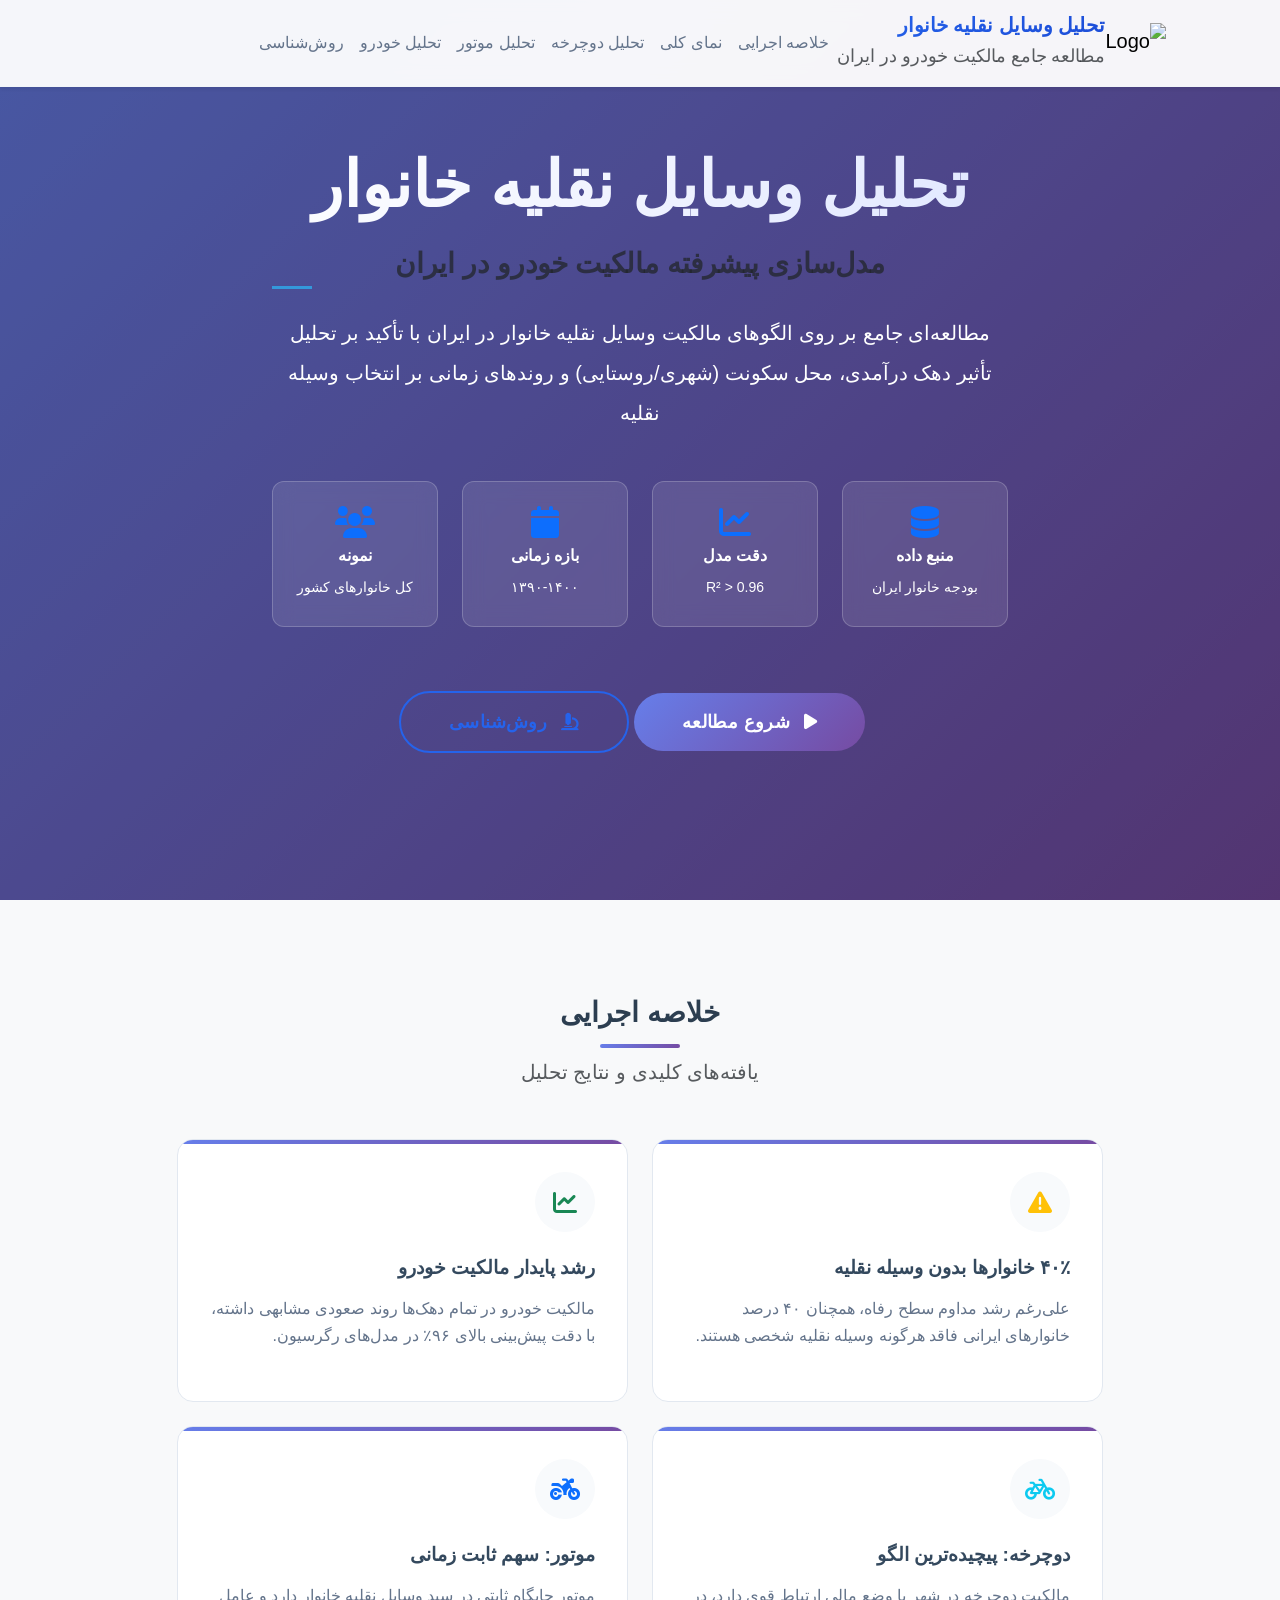
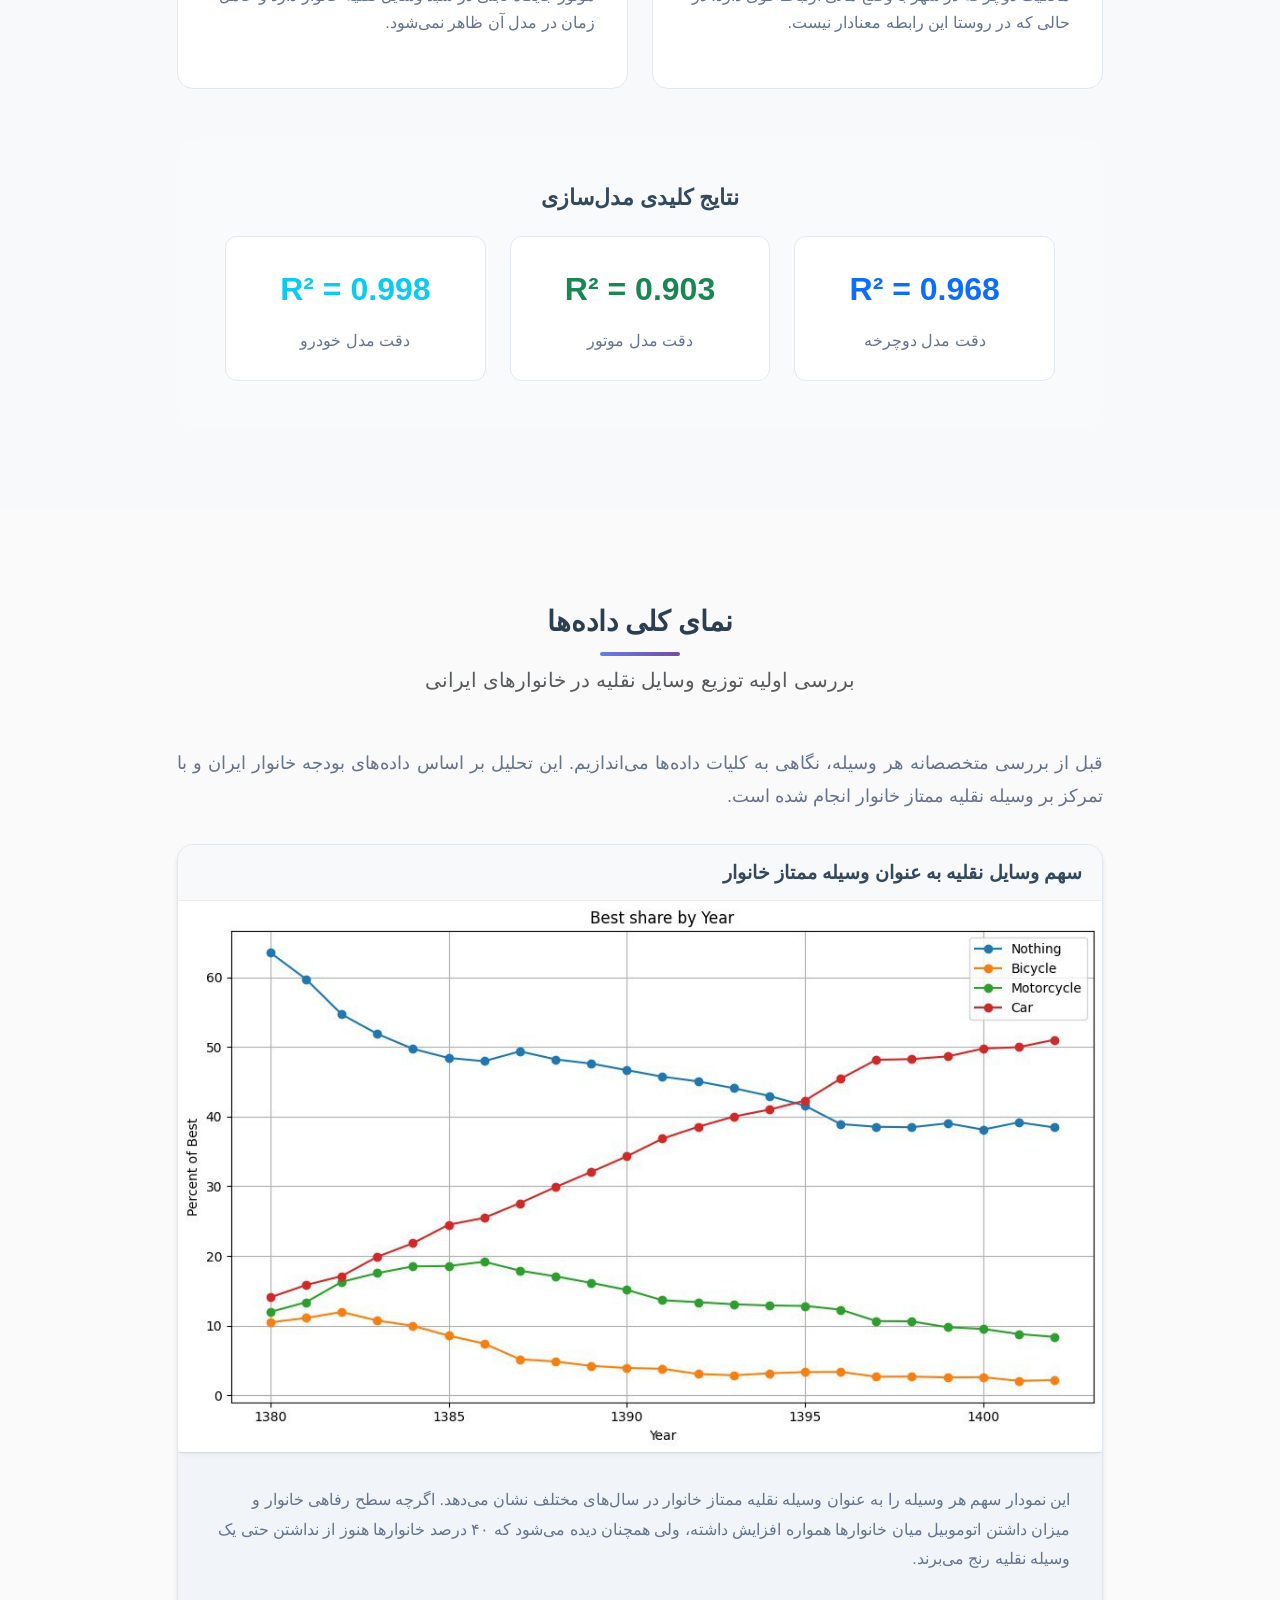
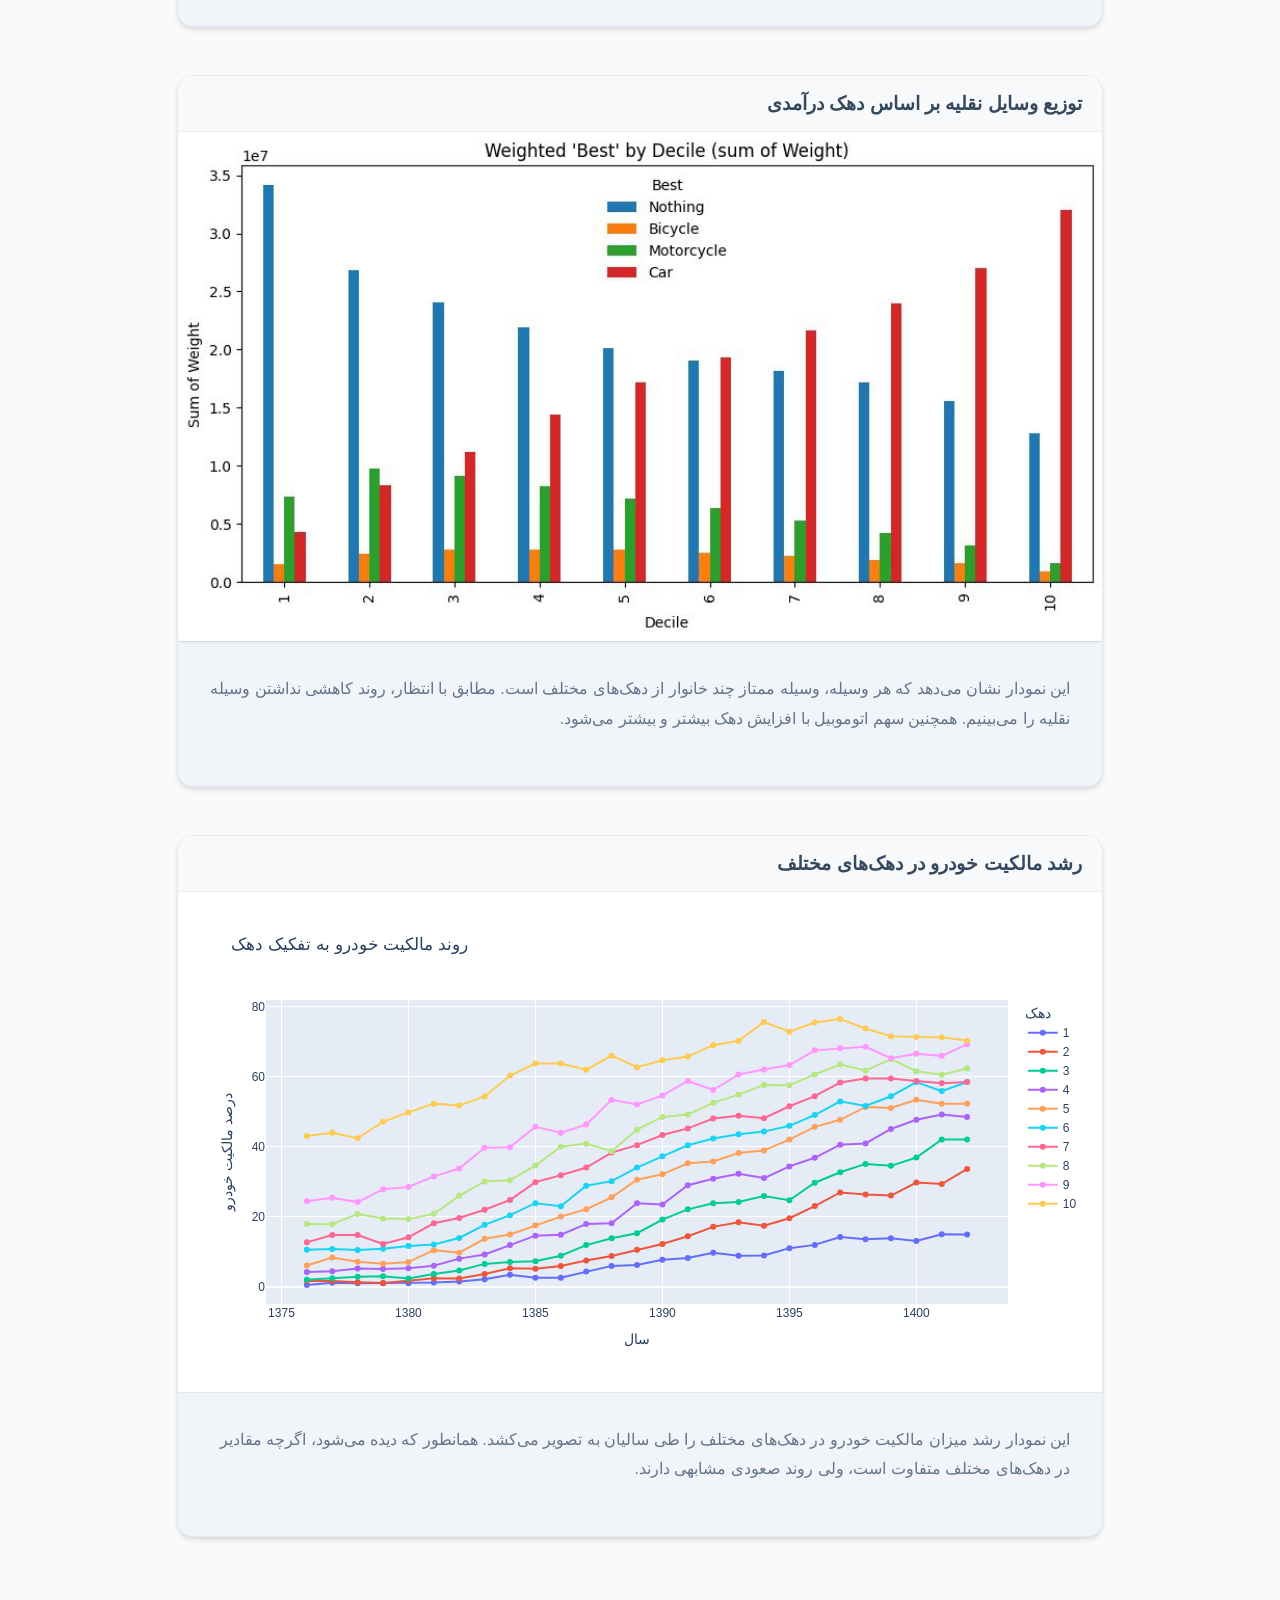
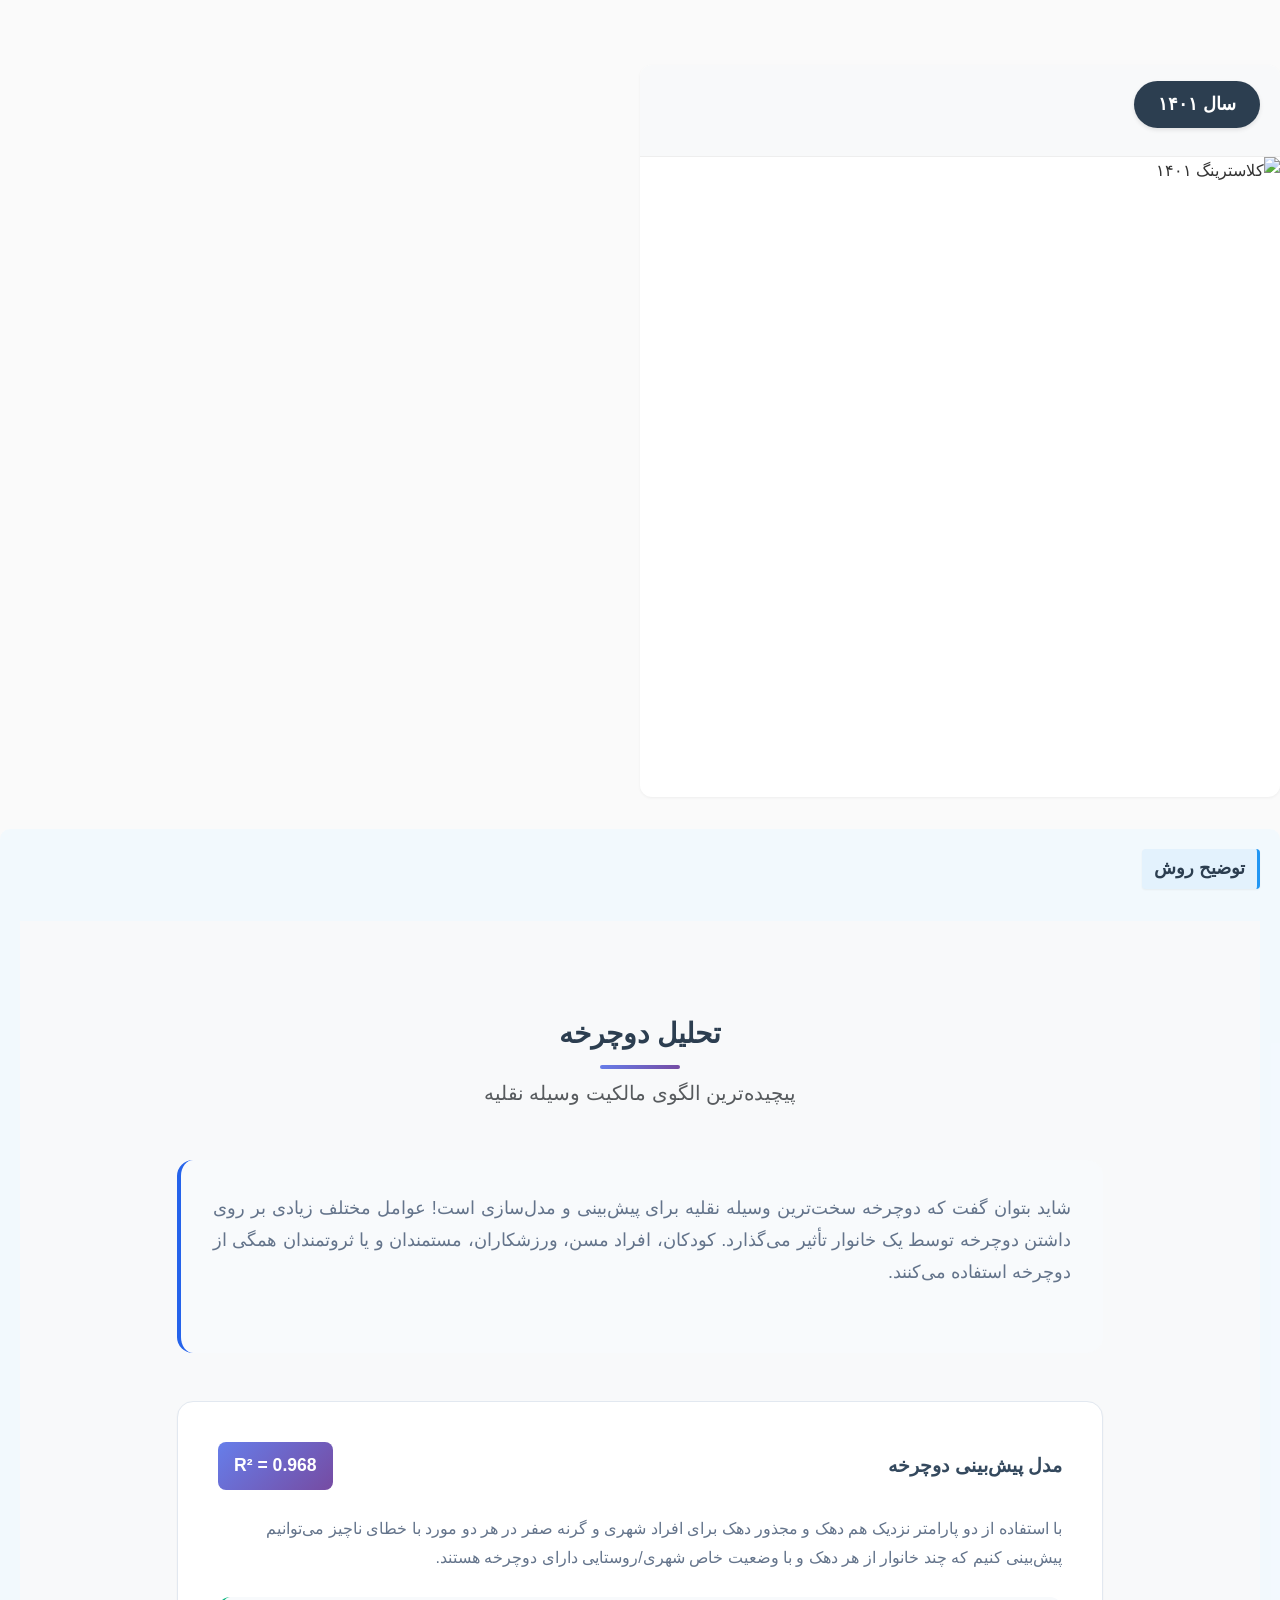
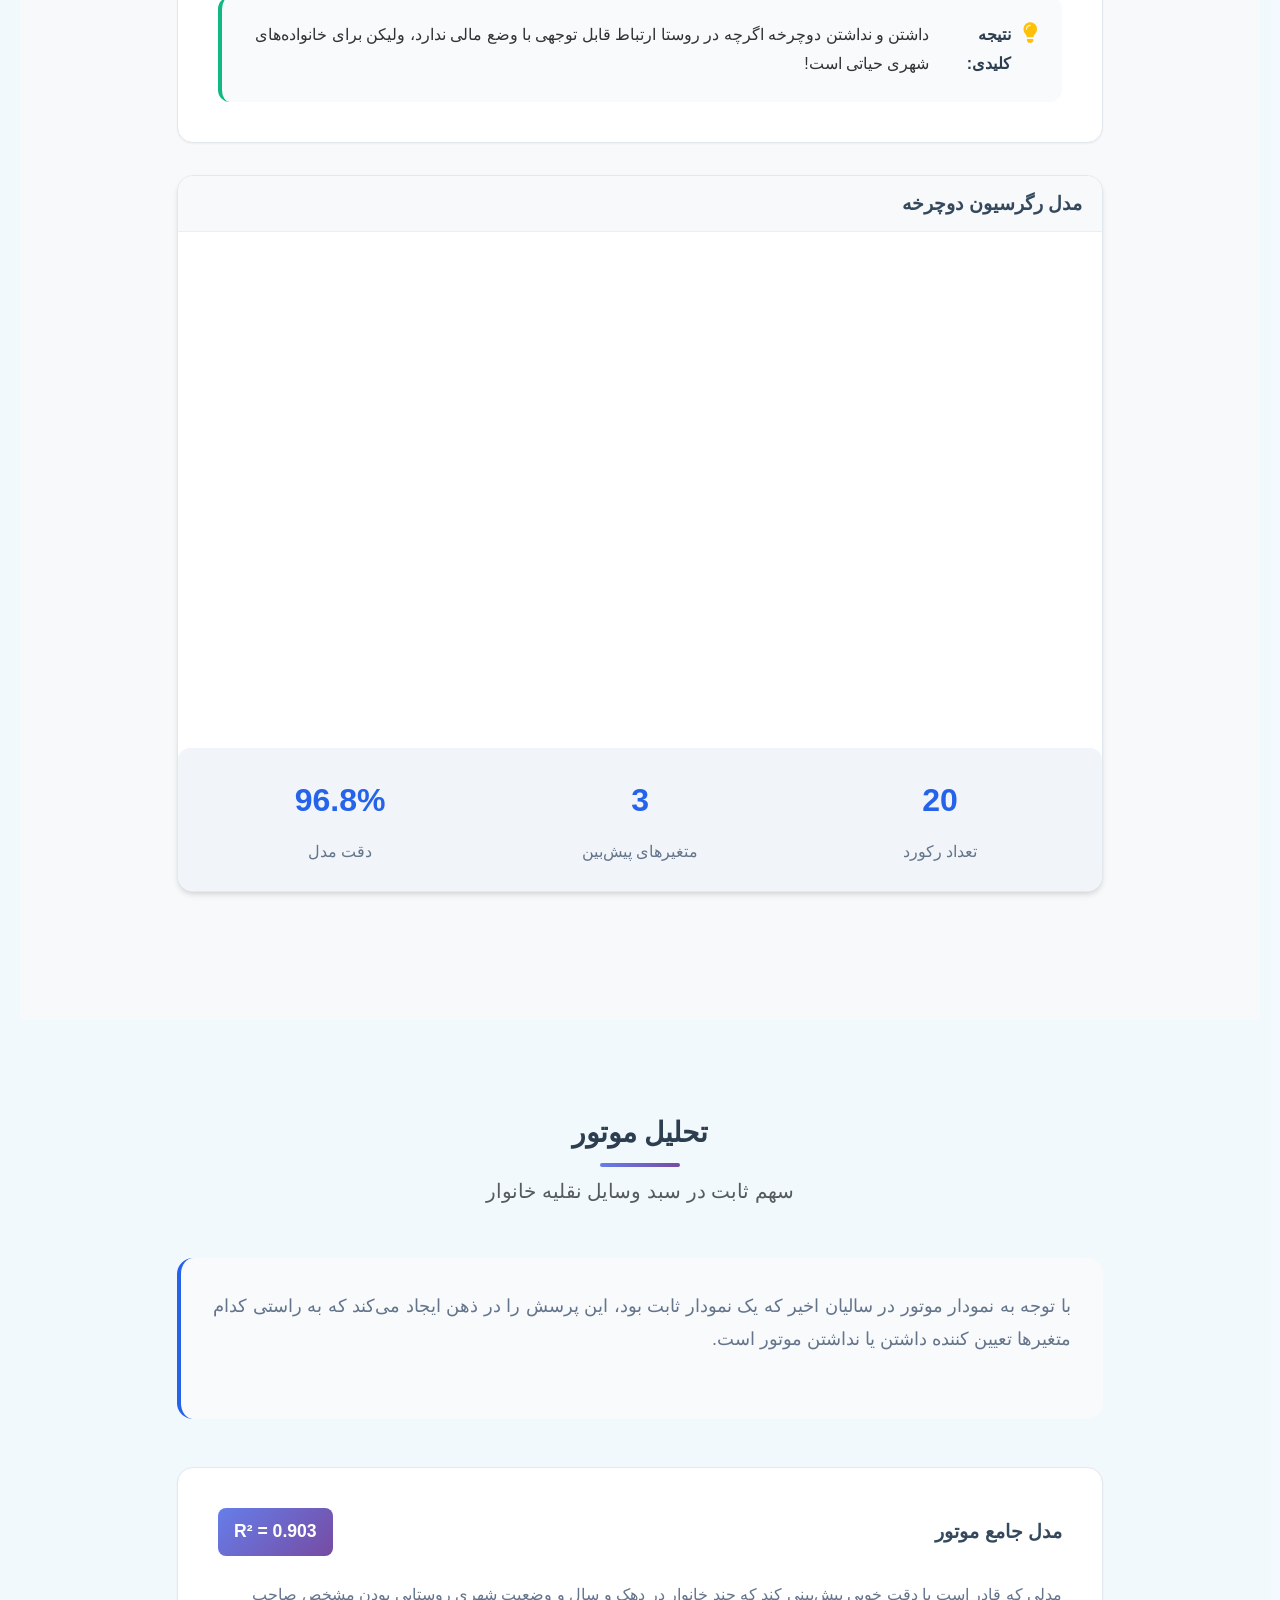
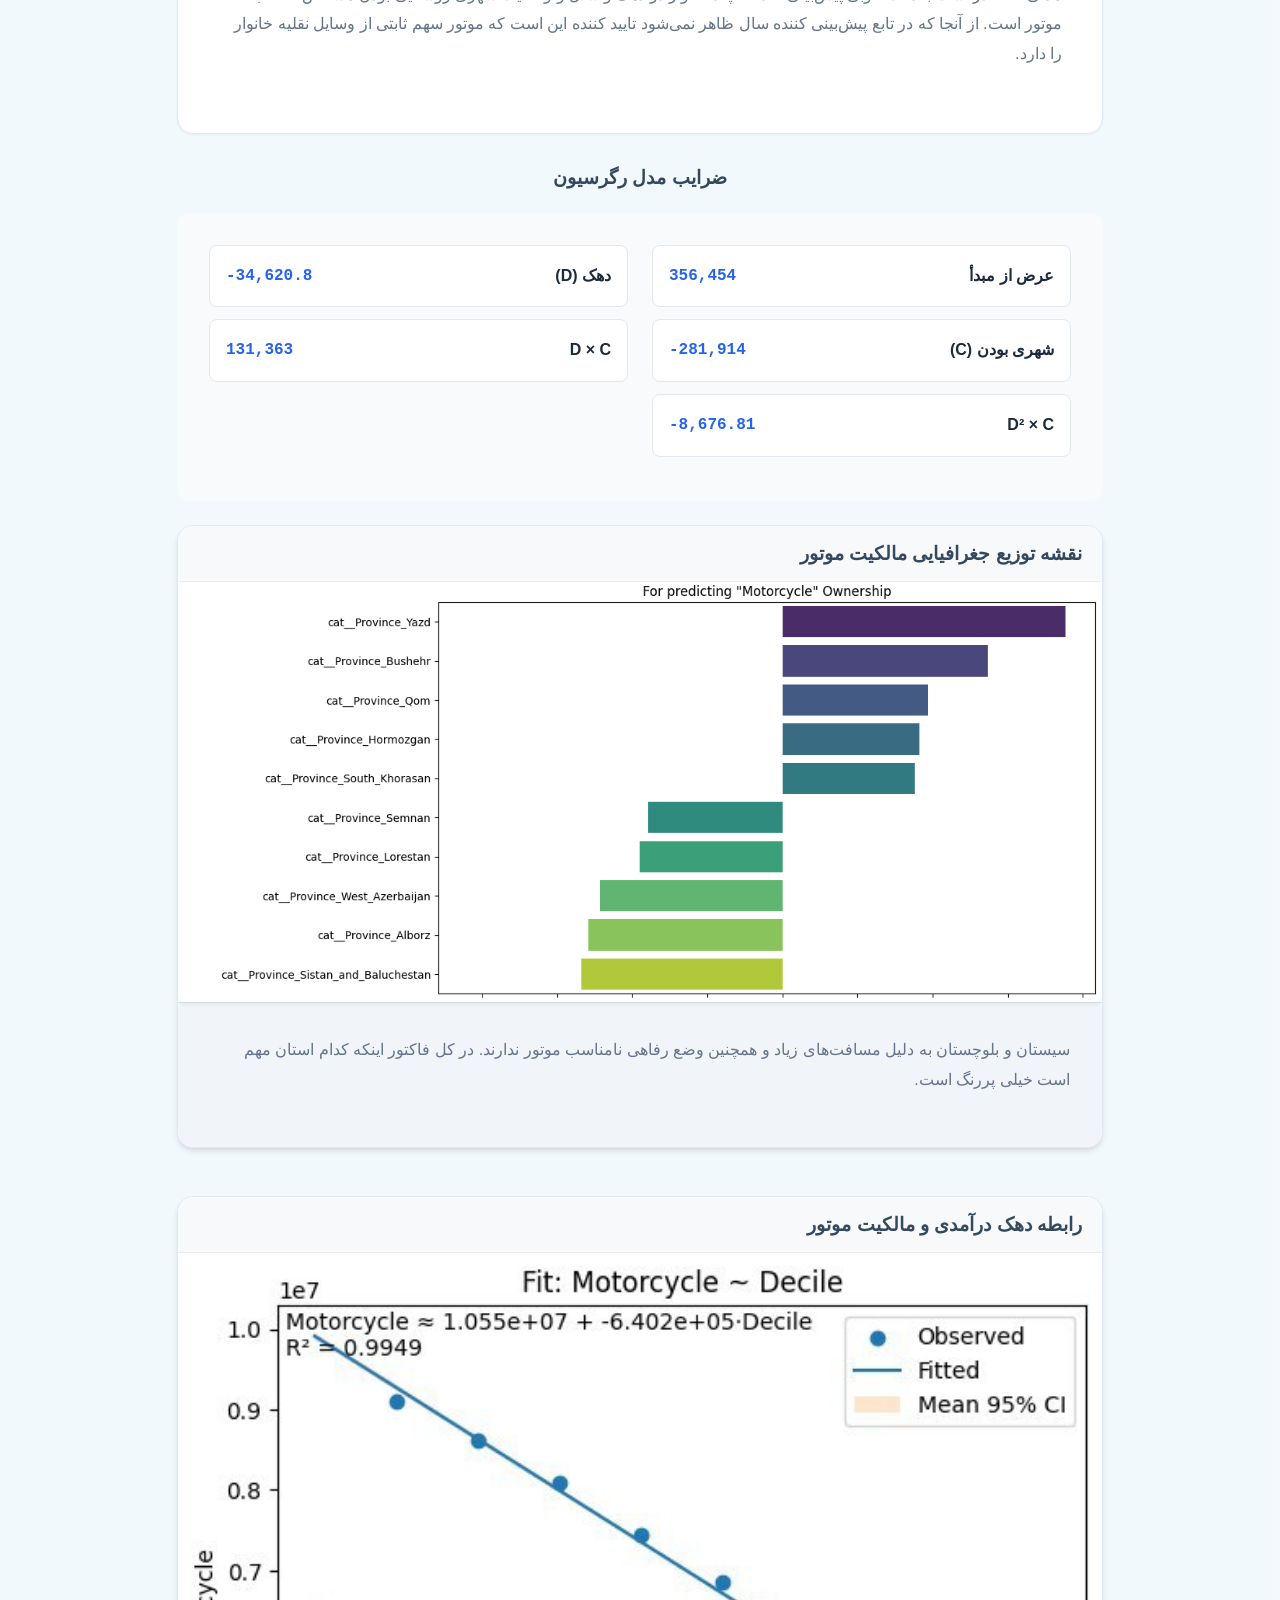
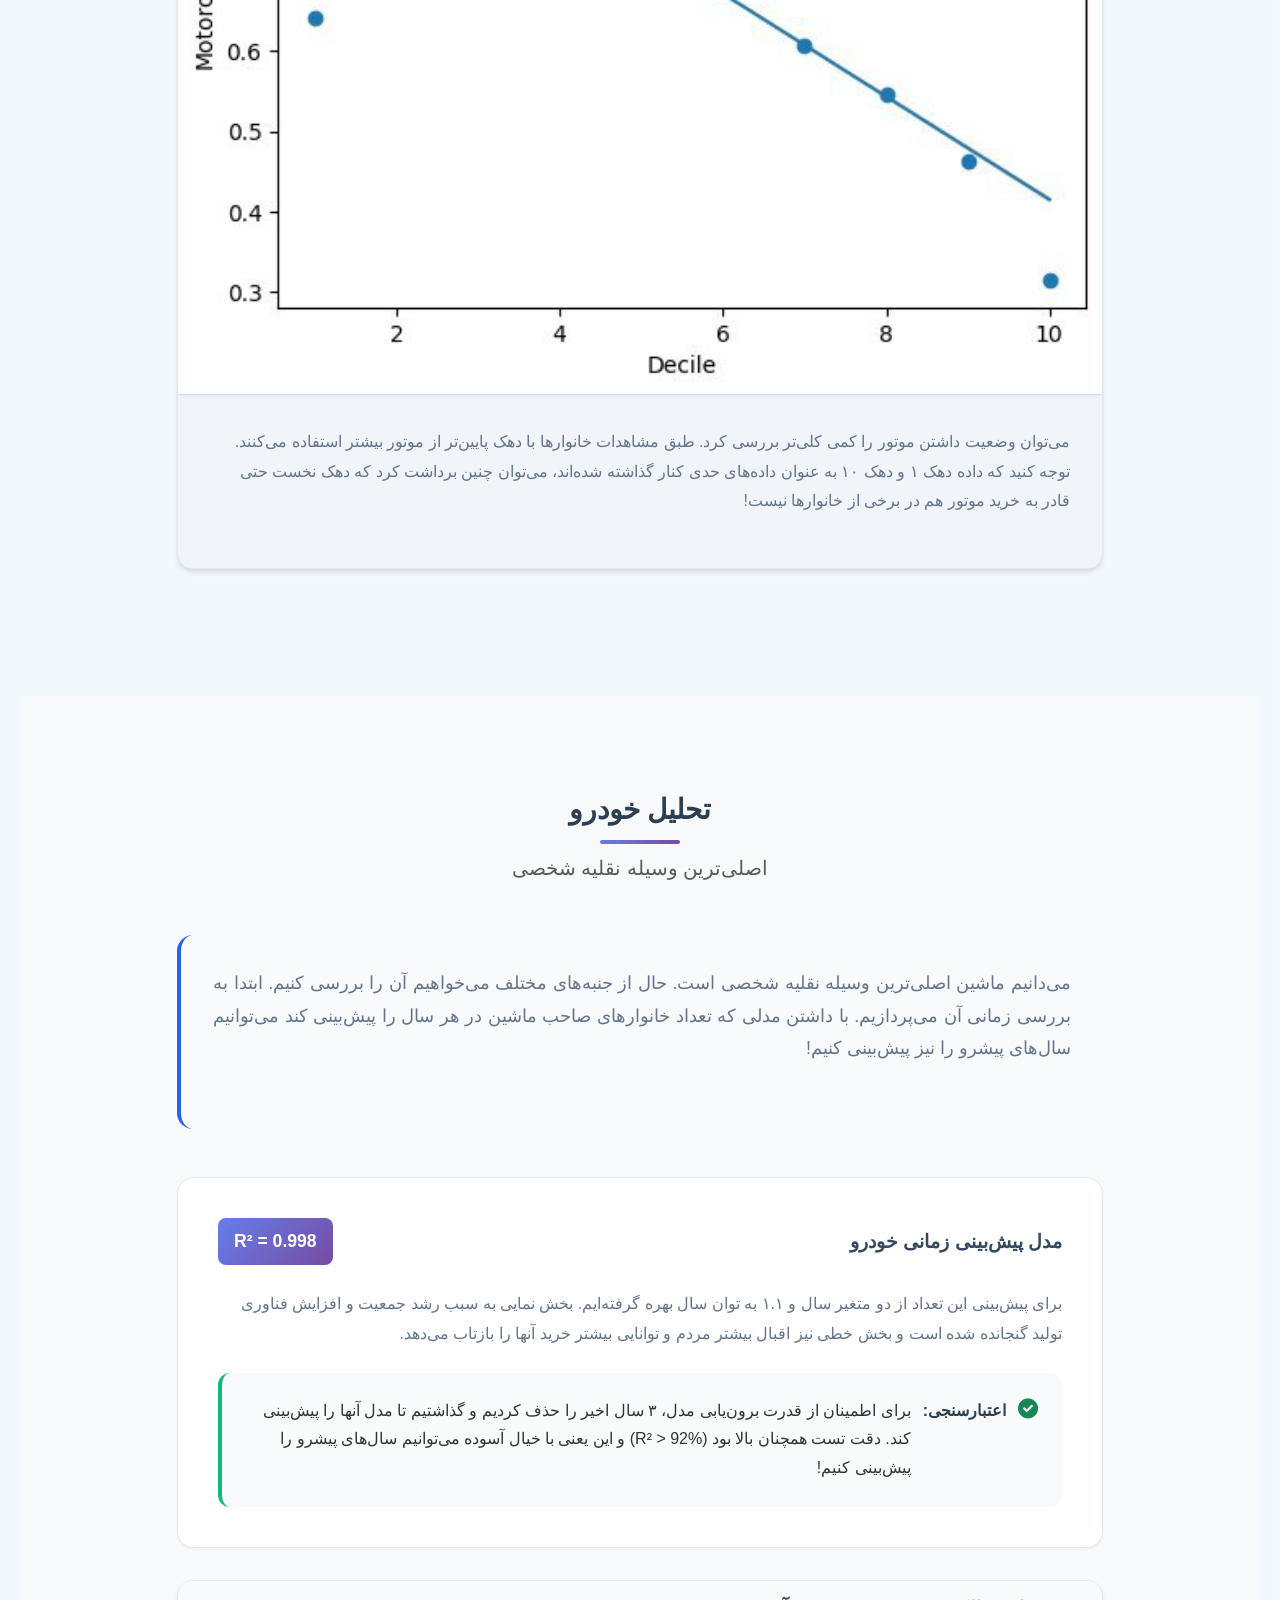
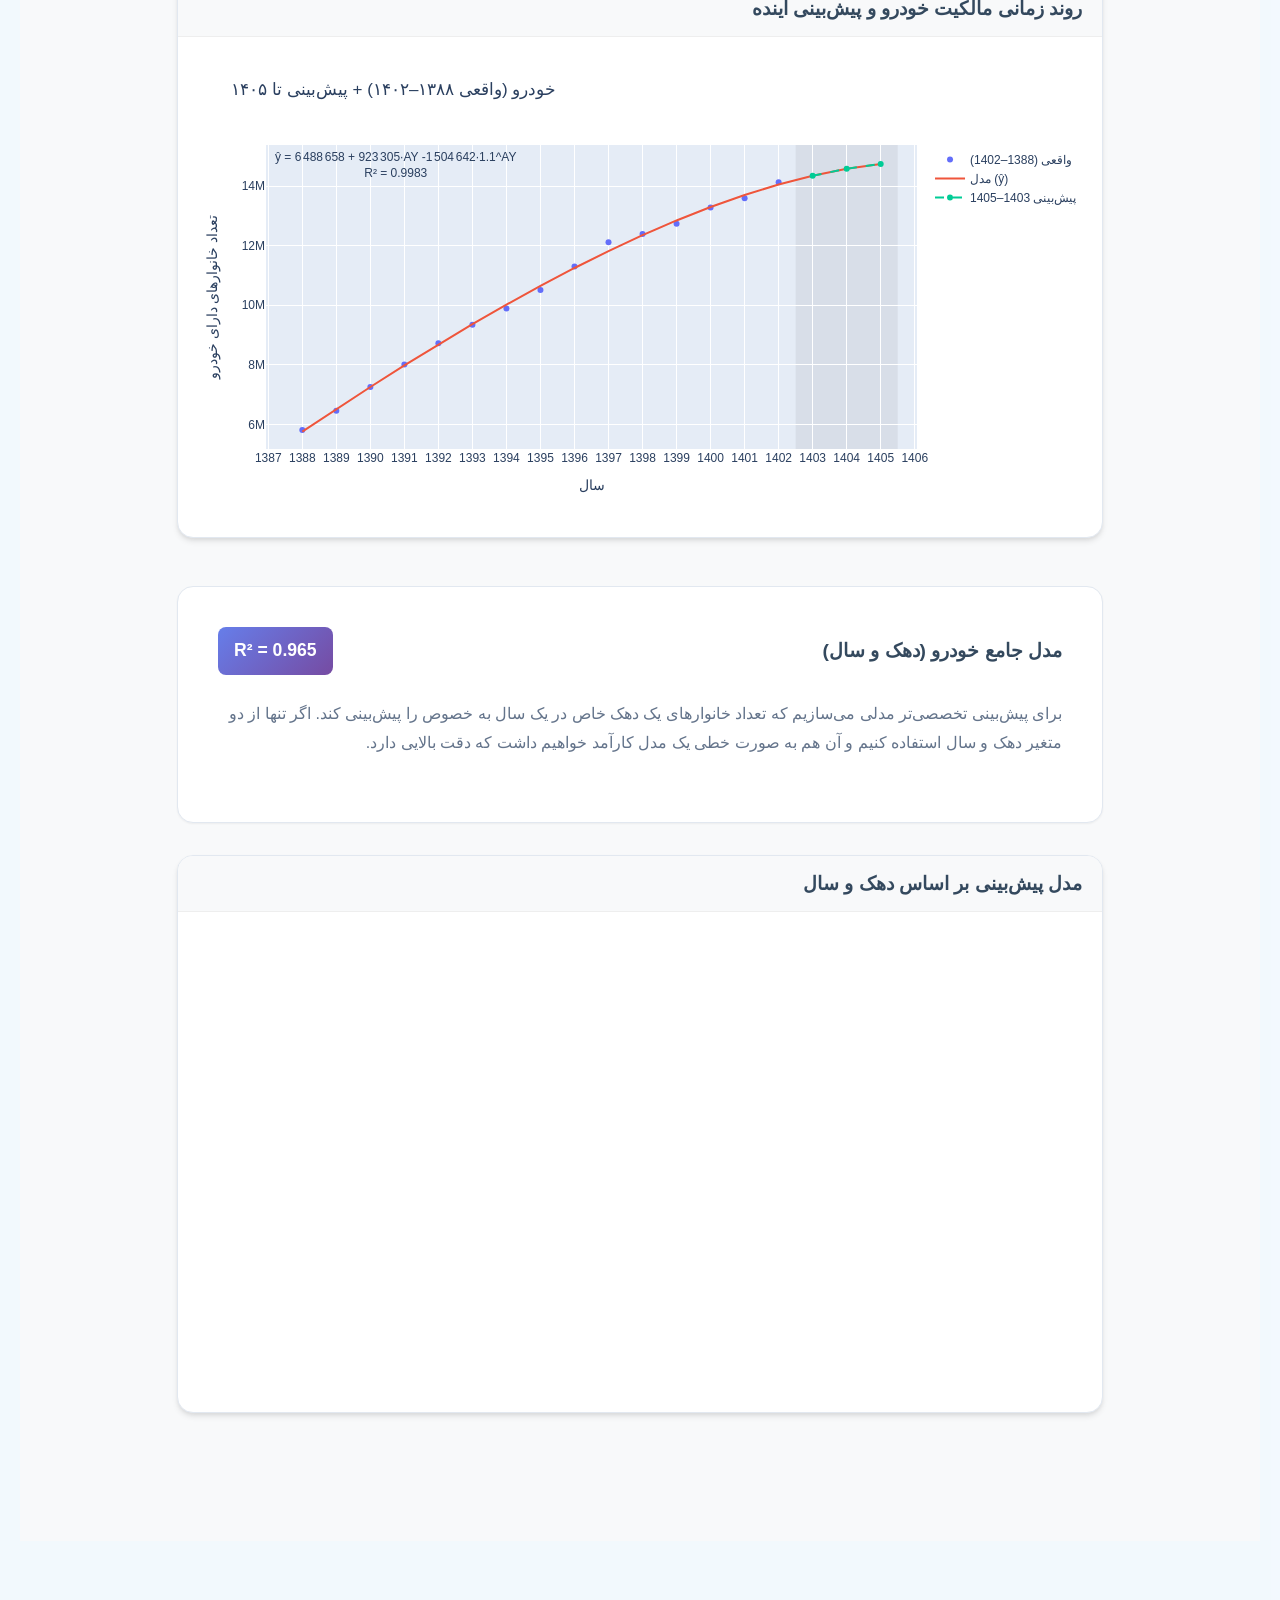
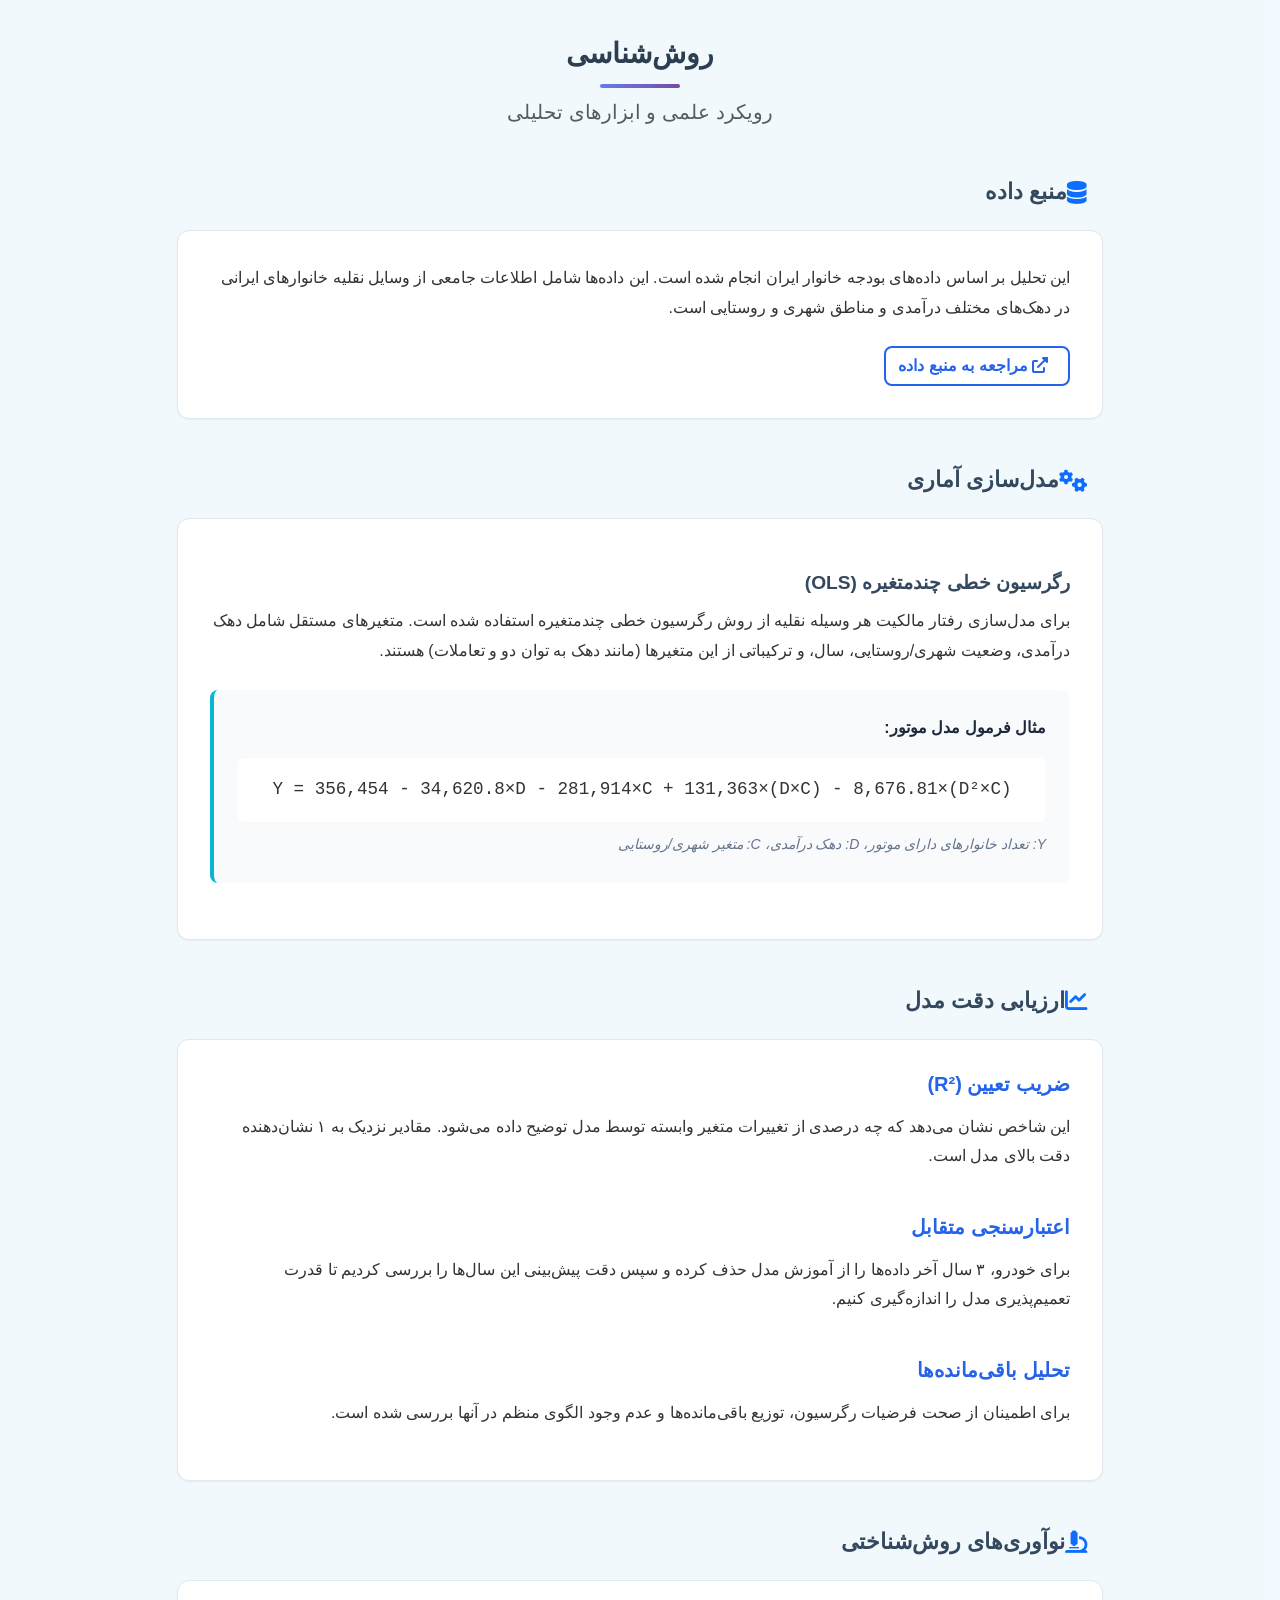
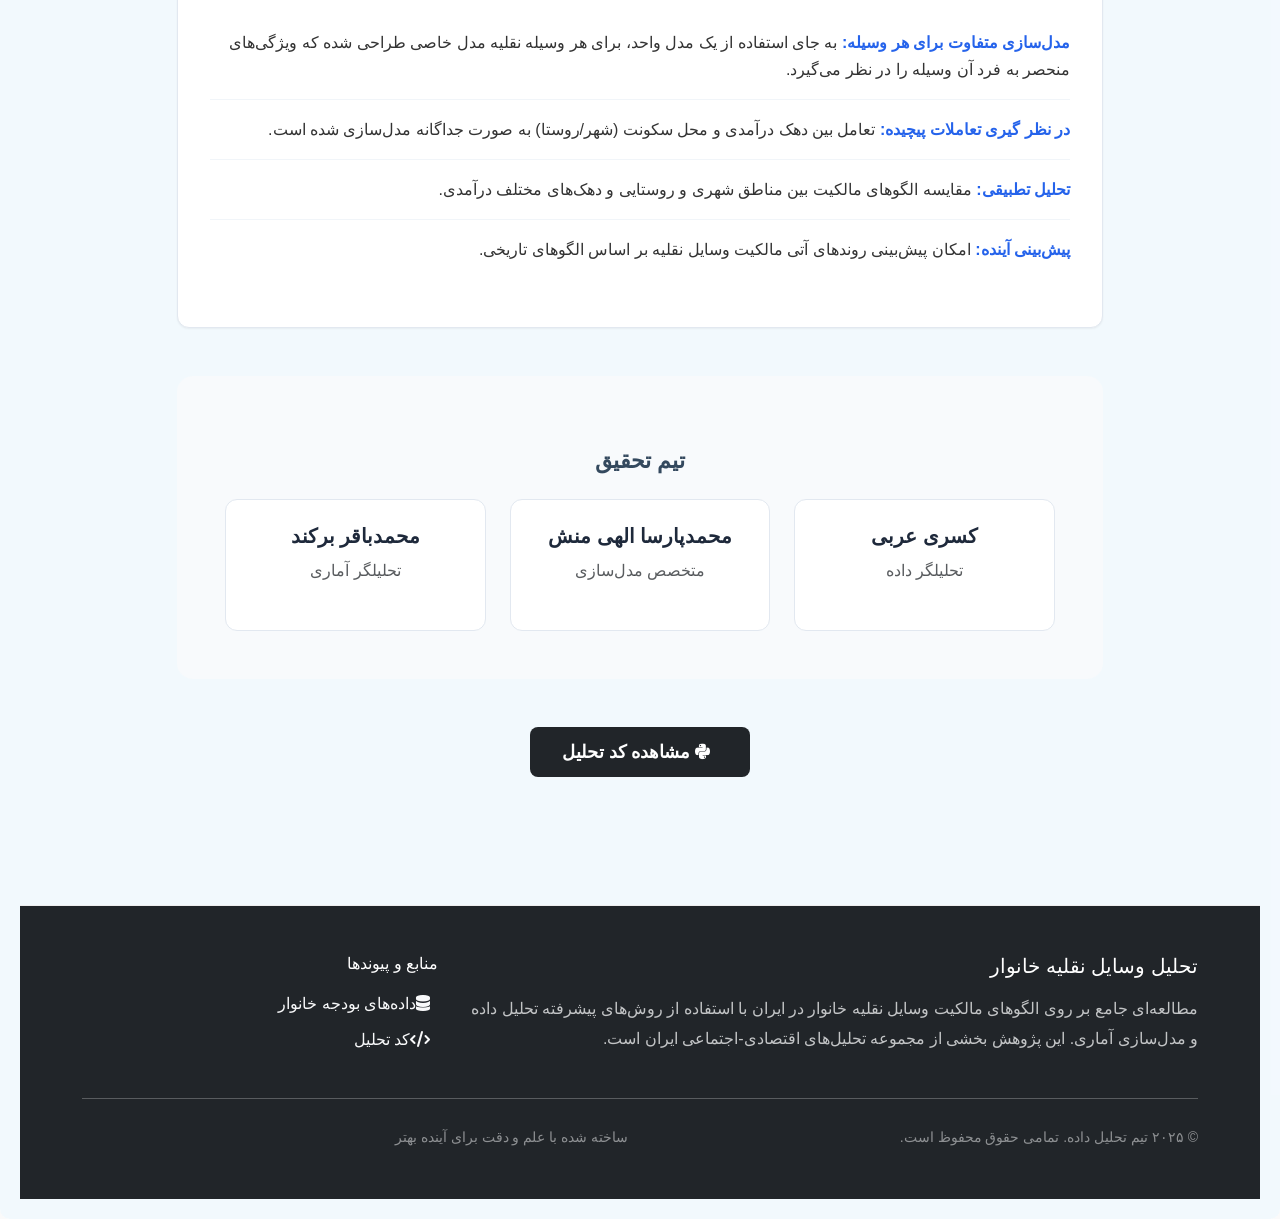
==== index.html @ 28048063 "second project init" ====
<!DOCTYPE html>
<html lang="fa" dir="rtl">
<head>
  <meta charset="UTF-8">
  <meta name="viewport" content="width=device-width, initial-scale=1.0">
  <title>تحلیل وسایل نقلیه خانوار | مطالعه جامع مالکیت خودرو در ایران</title>
  <meta name="description" content="تحلیل پیشرفته داده‌های مالکیت وسایل نقلیه خانوار در ایران با استفاده از مدل‌سازی رگرسیون و تجزیه و تحلیل دهک‌های درآمدی">
  <link rel="stylesheet" href="https://cdn.jsdelivr.net/npm/bootstrap@5.3.0/dist/css/bootstrap.min.css">
  <link rel="stylesheet" href="https://cdnjs.cloudflare.com/ajax/libs/font-awesome/6.0.0/css/all.min.css">
  <link rel="icon" href="logo.jpeg" type="image/jpeg">
  <link rel="stylesheet" href="fonts/Yekan.css">
  <link rel="stylesheet" href="css/style.css">
  
  <!-- Additional inline styles for enhanced design -->
  <style>
    /* Custom enhancements for the modern design */
    .min-vh-100 {
      min-height: 100vh;
    }
    
    .analysis-content {
      margin-top: 2rem;
    }
    
    .scrolled {
      backdrop-filter: blur(20px);
      background-color: rgba(255, 255, 255, 0.95) !important;
    }
  </style>
  <style>
    * {
      font-family: 'Yekan', Tahoma, sans-serif;
    }
    body {
      background-color: #fafafa;
      color: #333;
      line-height: 1.8;
    }
    /* .sticky-header {
      position: sticky;
      top: 0;
      z-index: 1000;
      box-shadow: 0 4px 6px -1px rgba(0,0,0,0.1);
    } */
    .team-names {
      text-align: left;
      font-size: 1.0rem;
      line-height: 1.5;
    }
    .subtitle {
      font-size: 2rem;
      font-weight: 700;
      color: #2c3e50;
      text-align: center;
      margin: 0 auto 2rem;
      padding-bottom: 0.5rem;
      position: relative;
      display: block;
      width: fit-content;
    }
    
    .subtitle:after {
      content: '';
      position: absolute;
      bottom: 0;
      left: 25%;
      right: 25%;
      height: 3px;
      background-image: linear-gradient(to right, transparent, #3498db, transparent);
    }
    /* Minimalist design elements */
    .section-card {
      background-color: white;
      border-radius: 8px;
      box-shadow: 0 1px 3px rgba(0,0,0,0.08);
      padding: 2rem;
      margin-bottom: 2rem;
      transition: all 0.2s ease;
    }
    .section-card:hover {
      box-shadow: 0 4px 8px rgba(0,0,0,0.08);
      transform: translateY(-3px);
    }
    /* Enhanced heading styles */
    h2 {
      font-size: 1.75rem !important;
      font-weight: 700 !important;
      color: #2c3e50 !important;
      padding-bottom: 0.5rem;
      margin-top: 1rem;
      margin-bottom: 1.5rem;
      position: relative;
    }
    h2:after {
      content: '';
      position: absolute;
      bottom: 0;
      left: 0;
      width: 40px;
      height: 3px;
      background-color: #3498db;
    }
    h3 {
      font-size: 1.4rem !important;
      font-weight: 600 !important;
      color: #34495e !important;
      margin-top: 1.5rem;
      margin-bottom: 1rem;
    }
    h4 {
      font-size: 1.2rem !important;
      font-weight: 600 !important;
      color: #34495e !important;
      margin-top: 1.25rem;
      margin-bottom: 0.75rem;
    }
    strong {
      font-weight: 600;
      color: #2c3e50;
    }
    /* Clean data visualization containers */
    .viz-container {
      background-color: white;
      border-radius: 12px;
      overflow: hidden;
      box-shadow: 0 1px 3px rgba(0,0,0,0.05);
      margin-bottom: 2rem;
      transition: all 0.2s ease;
    }
    .viz-container:hover {
      box-shadow: 0 3px 6px rgba(0,0,0,0.08);
    }
    .viz-header {
      padding: 1rem 1.25rem;
      border-bottom: 1px solid #eee;
      font-weight: 600;
      color: #2c3e50;
      background-color: #f8f9fa;
    }
    .viz-body {
      padding: 0;
    }
    /* Method info boxes */
    .method-box {
      background-color: #fcfcfc;
      border-radius: 10px;
      box-shadow: 0 1px 2px rgba(0,0,0,0.05);
      padding: 1.75rem;
      margin-bottom: 1.5rem;
      border-right: 3px solid #3498db;
      transition: all 0.2s ease;
    }
    .method-box:hover {
      box-shadow: 0 3px 6px rgba(0,0,0,0.07);
      transform: translateY(-2px);
    }
    .method-box h3 {
      margin-top: 0;
      color: #2c3e50 !important;
      font-size: 1.3rem !important;
    }
    /* Method description styling */
    .method-description {
      margin-top: 1.5rem;
      padding: 1.25rem;
      border-radius: 10px;
      background-color: rgba(240, 249, 255, 0.7);
    }
    .method-title {
      display: inline-block;
      font-weight: 700;
      font-size: 1.1rem;
      color: #2c3e50;
      margin-bottom: 0.75rem;
      padding: 0.25rem 0.75rem;
      border-radius: 4px;
      background-color: #e3f2fd;
      box-shadow: 0 1px 2px rgba(0,0,0,0.05);
    }
    .method-title.explanation {
      background-color: #e3f2fd;
      border-right: 3px solid #2196f3;
    }
    .method-title.usage {
      background-color: #e8f5e9;
      border-right: 3px solid #4caf50;
    }
    .method-title.limitations {
      background-color: #fef5e7;
      border-right: 3px solid #f39c12;
    }
    /* Year labels for cluster maps */
    .year-label {
      background-color: #2c3e50;
      color: white;
      font-size: 1.1rem;
      font-weight: 600;
      padding: 0.5rem 1.5rem;
      border-radius: 30px;
      display: inline-block;
      margin-bottom: 0.75rem;
      box-shadow: 0 2px 4px rgba(0,0,0,0.1);
    }
    /* Button styling */
    .fancy-link {
      display: inline-block;
      padding: 0.75rem 1.5rem;
      background-color: #f8f9fa;
      color: #2c3e50;
      border-radius: 30px;
      text-decoration: none;
      transition: all 0.2s ease;
      box-shadow: 0 1px 3px rgba(0,0,0,0.1);
      margin: 0.5rem 0.25rem;
      border: 1px solid #e9ecef;
    }
    .fancy-link:hover {
      transform: translateY(-2px);
      box-shadow: 0 4px 6px rgba(0,0,0,0.1);
      background-color: white;
      color: #3498db;
    }
    /* Improved iframe containers */
    iframe {
      background-color: #f8f9fa;
    }
    /* Stylish tags */
    .tag {
      display: inline-block;
      padding: 0.25rem 0.75rem;
      border-radius: 30px;
      font-size: 0.85rem;
      margin-right: 0.5rem;
      margin-bottom: 0.5rem;
      background-color: #ecf0f1;
      color: #2c3e50;
    }
    
    /* Formula styling */
    .formula-box {
      background-color: #f1f8ff;
      border-right: 3px solid #3498db;
      padding: 1.75rem;
      margin: 1.75rem 0;
      font-family: 'Courier New', Courier, monospace;
      font-size: 1.2rem;
      font-weight: 500;
      color: #2c3e50;
      border-radius: 10px;
      direction: ltr;
      text-align: center;
      box-shadow: 0 2px 5px rgba(0,0,0,0.05);
    }
    
    .math {
      font-family: 'Courier New', Courier, monospace;
      font-style: normal;
      color: #2c3e50;
    }
    
    .math-var {
      font-style: italic;
      color: #2980b9;
    }
    
    .math-op {
      margin: 0 0.5rem;
      font-weight: bold;
      color: #2c3e50;
    }
    
    .math-eq {
      margin: 0 1rem;
      font-weight: bold;
      color: #2c3e50;
    }
    
    .math-sub {
      font-size: 0.8em;
      vertical-align: sub;
    }
    
    .tech-detail-para {
      font-size: 1.05rem;
      line-height: 1.9;
      text-align: justify;
      margin-bottom: 1.2rem;
    }
    
    /* Accordion customization */
    .accordion-button {
      font-weight: 600;
      font-size: 1.1rem;
      color: #2c3e50;
      background-color: #f8f9fa;
      padding: 1.25rem 1.5rem;
      border-radius: 10px !important;
    }
    
    .accordion-button:not(.collapsed) {
      color: #3498db;
      background-color: #e3f2fd;
      border-bottom-left-radius: 0 !important;
      border-bottom-right-radius: 0 !important;
    }
    
    .accordion-button:focus {
      box-shadow: 0 0 0 0.25rem rgba(52, 152, 219, 0.25);
    }
    
    .accordion-body {
      padding: 1.75rem;
      background-color: #fafeff;
    }
    
    /* Additional polish elements */
    p {
      margin-bottom: 1.25rem;
      line-height: 1.85;
    }
    
    .list-group-item {
      padding: 1rem 1.25rem;
      transition: all 0.2s ease;
    }
    
    .list-group-item:hover {
      background-color: #f8f9fa;
    }
    
    .list-group-item a {
      color: #3498db;
      text-decoration: none;
      transition: all 0.2s ease;
    }
    
    .list-group-item a:hover {
      color: #2980b9;
      text-decoration: underline;
    }
    
    footer {
      margin-top: 3rem;
      padding: 2rem 0;
      background-color: #f8f9fa;
      border-top: 1px solid #eee;
    }
    
    .github-icon {
      font-size: 1.5rem;
      color: #2c3e50;
      transition: all 0.2s ease;
    }
    
    .github-icon:hover {
      color: #3498db;
      transform: scale(1.1);
    }
  </style>
</head>
<body>
  <!-- Navigation -->
  <nav class="navbar navbar-expand-lg navbar-light fixed-top bg-white shadow-sm" style="backdrop-filter: blur(10px);">
    <div class="container">
      <a class="navbar-brand d-flex align-items-center" href="#hero">
        <img src="logo.jpeg" alt="Logo" height="40" class="me-3">
        <div>
          <h5 class="mb-0 fw-bold text-primary">تحلیل وسایل نقلیه خانوار</h5>
          <small class="text-muted">مطالعه جامع مالکیت خودرو در ایران</small>
        </div>
      </a>
      <button class="navbar-toggler" type="button" data-bs-toggle="collapse" data-bs-target="#navbarNav">
        <span class="navbar-toggler-icon"></span>
      </button>
      <div class="collapse navbar-collapse" id="navbarNav">
        <ul class="navbar-nav ms-auto">
          <li class="nav-item"><a class="nav-link" href="#executive-summary">خلاصه اجرایی</a></li>
          <li class="nav-item"><a class="nav-link" href="#overview">نمای کلی</a></li>
          <li class="nav-item"><a class="nav-link" href="#bicycle-analysis">تحلیل دوچرخه</a></li>
          <li class="nav-item"><a class="nav-link" href="#motorcycle-analysis">تحلیل موتور</a></li>
          <li class="nav-item"><a class="nav-link" href="#car-analysis">تحلیل خودرو</a></li>
          <li class="nav-item"><a class="nav-link" href="#methodology">روش‌شناسی</a></li>
        </ul>
      </div>
    </div>
  </nav>

  <!-- Hero Section -->
  <section id="hero" class="hero-section">
    <div class="container">
      <div class="row align-items-center min-vh-100">
        <div class="col-lg-8 mx-auto text-center">
          <h1 class="display-3 fw-bold mb-4 gradient-text">تحلیل وسایل نقلیه خانوار</h1>
          <h2 class="h3 text-muted mb-4">مدل‌سازی پیشرفته مالکیت خودرو در ایران</h2>
          <p class="lead mb-5 lh-lg">
            مطالعه‌ای جامع بر روی الگوهای مالکیت وسایل نقلیه خانوار در ایران با تأکید بر تحلیل تأثیر دهک درآمدی، 
            محل سکونت (شهری/روستایی) و روندهای زمانی بر انتخاب وسیله نقلیه
          </p>
          <div class="research-metadata">
            <div class="row text-center">
              <div class="col-md-3">
                <div class="metadata-card">
                  <i class="fas fa-database text-primary mb-2"></i>
                  <h6 class="fw-bold">منبع داده</h6>
                  <small>بودجه خانوار ایران</small>
                </div>
              </div>
              <div class="col-md-3">
                <div class="metadata-card">
                  <i class="fas fa-chart-line text-primary mb-2"></i>
                  <h6 class="fw-bold">دقت مدل</h6>
                  <small>R² > 0.96</small>
                </div>
              </div>
              <div class="col-md-3">
                <div class="metadata-card">
                  <i class="fas fa-calendar text-primary mb-2"></i>
                  <h6 class="fw-bold">بازه زمانی</h6>
                  <small>۱۳۹۰-۱۴۰۰</small>
                </div>
              </div>
              <div class="col-md-3">
                <div class="metadata-card">
                  <i class="fas fa-users text-primary mb-2"></i>
                  <h6 class="fw-bold">نمونه</h6>
                  <small>کل خانوارهای کشور</small>
                </div>
              </div>
            </div>
          </div>
          <div class="hero-cta mt-5">
            <a href="#executive-summary" class="btn btn-primary btn-lg px-5 py-3 rounded-pill me-3">
              <i class="fas fa-play ms-2"></i>
              شروع مطالعه
            </a>
            <a href="#methodology" class="btn btn-outline-primary btn-lg px-5 py-3 rounded-pill">
              <i class="fas fa-microscope ms-2"></i>
              روش‌شناسی
            </a>
          </div>
        </div>
      </div>
    </div>
  </section>

  <!-- Executive Summary -->
  <section id="executive-summary" class="section-padding bg-light">
    <div class="container">
      <div class="row">
        <div class="col-lg-10 mx-auto">
          <div class="section-header text-center mb-5">
            <h2 class="display-4 fw-bold mb-3">خلاصه اجرایی</h2>
            <p class="lead text-muted">یافته‌های کلیدی و نتایج تحلیل</p>
          </div>
          
          <div class="row g-4">
            <div class="col-md-6">
              <div class="insight-card">
                <div class="insight-icon">
                  <i class="fas fa-exclamation-triangle text-warning"></i>
                </div>
                <h4 class="insight-title">۴۰٪ خانوارها بدون وسیله نقلیه</h4>
                <p class="insight-description">
                  علی‌رغم رشد مداوم سطح رفاه، همچنان ۴۰ درصد خانوارهای ایرانی فاقد هرگونه وسیله نقلیه شخصی هستند.
                </p>
              </div>
            </div>
            
            <div class="col-md-6">
              <div class="insight-card">
                <div class="insight-icon">
                  <i class="fas fa-chart-line text-success"></i>
                </div>
                <h4 class="insight-title">رشد پایدار مالکیت خودرو</h4>
                <p class="insight-description">
                  مالکیت خودرو در تمام دهک‌ها روند صعودی مشابهی داشته، با دقت پیش‌بینی بالای ۹۶٪ در مدل‌های رگرسیون.
                </p>
              </div>
            </div>
            
            <div class="col-md-6">
              <div class="insight-card">
                <div class="insight-icon">
                  <i class="fas fa-bicycle text-info"></i>
                </div>
                <h4 class="insight-title">دوچرخه: پیچیده‌ترین الگو</h4>
                <p class="insight-description">
                  مالکیت دوچرخه در شهر با وضع مالی ارتباط قوی دارد، در حالی که در روستا این رابطه معنادار نیست.
                </p>
              </div>
            </div>
            
            <div class="col-md-6">
              <div class="insight-card">
                <div class="insight-icon">
                  <i class="fas fa-motorcycle text-primary"></i>
                </div>
                <h4 class="insight-title">موتور: سهم ثابت زمانی</h4>
                <p class="insight-description">
                  موتور جایگاه ثابتی در سبد وسایل نقلیه خانوار دارد و عامل زمان در مدل آن ظاهر نمی‌شود.
                </p>
              </div>
            </div>
          </div>
          
          <div class="key-findings mt-5">
            <h3 class="h4 fw-bold mb-4 text-center">نتایج کلیدی مدل‌سازی</h3>
            <div class="row">
              <div class="col-md-4 text-center">
                <div class="metric-card">
                  <div class="metric-value text-primary">R² = 0.968</div>
                  <div class="metric-label">دقت مدل دوچرخه</div>
                </div>
              </div>
              <div class="col-md-4 text-center">
                <div class="metric-card">
                  <div class="metric-value text-success">R² = 0.903</div>
                  <div class="metric-label">دقت مدل موتور</div>
                </div>
              </div>
              <div class="col-md-4 text-center">
                <div class="metric-card">
                  <div class="metric-value text-info">R² = 0.998</div>
                  <div class="metric-label">دقت مدل خودرو</div>
                </div>
              </div>
            </div>
          </div>
        </div>
      </div>
    </div>
  </section>

  <!-- Data Overview -->
  <section id="overview" class="section-padding">
    <div class="container">
      <div class="row">
        <div class="col-lg-10 mx-auto">
          <div class="section-header text-center mb-5">
            <h2 class="display-4 fw-bold mb-3">نمای کلی داده‌ها</h2>
            <p class="lead text-muted">بررسی اولیه توزیع وسایل نقلیه در خانوارهای ایرانی</p>
          </div>
          
          <div class="analysis-content">
            <p class="analysis-paragraph">
              قبل از بررسی متخصصانه هر وسیله، نگاهی به کلیات داده‌ها می‌اندازیم. 
              این تحلیل بر اساس داده‌های بودجه خانوار ایران و با تمرکز بر وسیله نقلیه ممتاز خانوار انجام شده است.
            </p>
            
            <div class="visualization-container">
              <div class="viz-header">
                <h4 class="viz-title">سهم وسایل نقلیه به عنوان وسیله ممتاز خانوار</h4>
              </div>
              <div class="viz-body">
                <img src="results/1.jpeg" class="img-fluid rounded shadow-sm" alt="نمودار سهم وسایل نقلیه">
              </div>
              <div class="viz-description">
                <p>
                  این نمودار سهم هر وسیله را به عنوان وسیله نقلیه ممتاز خانوار در سال‌های مختلف نشان می‌دهد. 
                  اگرچه سطح رفاهی خانوار و میزان داشتن اتوموبیل میان خانوارها همواره افزایش داشته، 
                  ولی همچنان دیده می‌شود که ۴۰ درصد خانوارها هنوز از نداشتن حتی یک وسیله نقلیه رنج می‌برند.
                </p>
              </div>
            </div>
            
            <div class="visualization-container">
              <div class="viz-header">
                <h4 class="viz-title">توزیع وسایل نقلیه بر اساس دهک درآمدی</h4>
              </div>
              <div class="viz-body">
                <img src="results/2.jpeg" class="img-fluid rounded shadow-sm" alt="نمودار توزیع دهکی">
              </div>
              <div class="viz-description">
                <p>
                  این نمودار نشان می‌دهد که هر وسیله، وسیله ممتاز چند خانوار از دهک‌های مختلف است. 
                  مطابق با انتظار، روند کاهشی نداشتن وسیله نقلیه را می‌بینیم. 
                  همچنین سهم اتوموبیل با افزایش دهک بیشتر و بیشتر می‌شود.
                </p>
              </div>
            </div>
            
            <div class="visualization-container">
              <div class="viz-header">
                <h4 class="viz-title">رشد مالکیت خودرو در دهک‌های مختلف</h4>
              </div>
              <div class="viz-body">
                <iframe src="results/3.html" class="chart-iframe" title="رشد مالکیت خودرو"></iframe>
              </div>
              <div class="viz-description">
                <p>
                  این نمودار رشد میزان مالکیت خودرو در دهک‌های مختلف را طی سالیان به تصویر می‌کشد. 
                  همانطور که دیده می‌شود، اگرچه مقادیر در دهک‌های مختلف متفاوت است، 
                  ولی روند صعودی مشابهی دارند.
                </p>
              </div>
            </div>
          </div>
        </div>
      </div>
    </div>
  </section>
        </div>
        <div class="col-md-6 mb-4">
          <div class="viz-container">
            <div class="viz-header">
              <span class="year-label">سال ۱۴۰۱</span>
            </div>
            <div class="viz-body ratio ratio-1x1">
              <img src="results/1401_cluster.png" class="img-fluid" alt="کلاسترینگ ۱۴۰۱">
            </div>
          </div>
        </div>
      </div>
      <div class="method-description">
        <span class="method-title explanation">توضیح روش</span>
        <p class="text-gray-700">
  <!-- Bicycle Analysis -->
  <section id="bicycle-analysis" class="section-padding bg-light">
    <div class="container">
      <div class="row">
        <div class="col-lg-10 mx-auto">
          <div class="section-header text-center mb-5">
            <h2 class="display-4 fw-bold mb-3">تحلیل دوچرخه</h2>
            <p class="lead text-muted">پیچیده‌ترین الگوی مالکیت وسیله نقلیه</p>
          </div>
          
          <div class="analysis-content">
            <div class="intro-text">
              <p class="analysis-paragraph">
                شاید بتوان گفت که دوچرخه سخت‌ترین وسیله نقلیه برای پیش‌بینی و مدل‌سازی است! 
                عوامل مختلف زیادی بر روی داشتن دوچرخه توسط یک خانوار تأثیر می‌گذارد. 
                کودکان، افراد مسن، ورزشکاران، مستمندان و یا ثروتمندان همگی از دوچرخه استفاده می‌کنند.
              </p>
            </div>
            
            <div class="model-results">
              <div class="model-card">
                <div class="model-header">
                  <h4 class="model-title">مدل پیش‌بینی دوچرخه</h4>
                  <div class="model-accuracy">R² = 0.968</div>
                </div>
                <div class="model-description">
                  <p>
                    با استفاده از دو پارامتر نزدیک هم دهک و مجذور دهک برای افراد شهری و گرنه صفر در هر دو مورد 
                    با خطای ناچیز می‌توانیم پیش‌بینی کنیم که چند خانوار از هر دهک و با وضعیت خاص شهری/روستایی 
                    دارای دوچرخه هستند.
                  </p>
                </div>
                <div class="model-insight">
                  <div class="insight-highlight">
                    <i class="fas fa-lightbulb text-warning"></i>
                    <strong>نتیجه کلیدی:</strong> داشتن و نداشتن دوچرخه اگرچه در روستا ارتباط قابل توجهی با وضع مالی ندارد، 
                    ولیکن برای خانواده‌های شهری حیاتی است!
                  </div>
                </div>
              </div>
            </div>
            
            <div class="visualization-container">
              <div class="viz-header">
                <h4 class="viz-title">مدل رگرسیون دوچرخه</h4>
              </div>
              <div class="viz-body">
                <iframe src="results/4.html" class="chart-iframe" title="مدل رگرسیون دوچرخه"></iframe>
              </div>
              <div class="model-stats">
                <div class="row text-center">
                  <div class="col-md-4">
                    <div class="stat-item">
                      <div class="stat-value">20</div>
                      <div class="stat-label">تعداد رکورد</div>
                    </div>
                  </div>
                  <div class="col-md-4">
                    <div class="stat-item">
                      <div class="stat-value">3</div>
                      <div class="stat-label">متغیرهای پیش‌بین</div>
                    </div>
                  </div>
                  <div class="col-md-4">
                    <div class="stat-item">
                      <div class="stat-value">96.8%</div>
                      <div class="stat-label">دقت مدل</div>
                    </div>
                  </div>
                </div>
              </div>
            </div>
          </div>
        </div>
      </div>
    </div>
  </section>

  <!-- Motorcycle Analysis -->
  <section id="motorcycle-analysis" class="section-padding">
    <div class="container">
      <div class="row">
        <div class="col-lg-10 mx-auto">
          <div class="section-header text-center mb-5">
            <h2 class="display-4 fw-bold mb-3">تحلیل موتور</h2>
            <p class="lead text-muted">سهم ثابت در سبد وسایل نقلیه خانوار</p>
          </div>
          
          <div class="analysis-content">
            <div class="intro-text">
              <p class="analysis-paragraph">
                با توجه به نمودار موتور در سالیان اخیر که یک نمودار ثابت بود، این پرسش را در ذهن ایجاد می‌کند 
                که به راستی کدام متغیرها تعیین کننده داشتن یا نداشتن موتور است.
              </p>
            </div>
            
            <div class="model-results">
              <div class="model-card">
                <div class="model-header">
                  <h4 class="model-title">مدل جامع موتور</h4>
                  <div class="model-accuracy">R² = 0.903</div>
                </div>
                <div class="model-description">
                  <p>
                    مدلی که قادر است با دقت خوبی پیش‌بینی کند که چند خانوار در دهک و سال و وضعیت شهری 
                    روستایی بودن مشخص صاحب موتور است. از آنجا که در تابع پیش‌بینی کننده سال ظاهر نمی‌شود 
                    تایید کننده این است که موتور سهم ثابتی از وسایل نقلیه خانوار را دارد.
                  </p>
                </div>
              </div>
            </div>
            
            <div class="model-coefficients">
              <h4 class="mb-4 text-center">ضرایب مدل رگرسیون</h4>
              <div class="coefficients-table">
                <div class="row">
                  <div class="col-md-6">
                    <div class="coefficient-item">
                      <span class="coef-name">عرض از مبدأ</span>
                      <span class="coef-value">356,454</span>
                    </div>
                  </div>
                  <div class="col-md-6">
                    <div class="coefficient-item">
                      <span class="coef-name">دهک (D)</span>
                      <span class="coef-value">-34,620.8</span>
                    </div>
                  </div>
                  <div class="col-md-6">
                    <div class="coefficient-item">
                      <span class="coef-name">شهری بودن (C)</span>
                      <span class="coef-value">-281,914</span>
                    </div>
                  </div>
                  <div class="col-md-6">
                    <div class="coefficient-item">
                      <span class="coef-name">D × C</span>
                      <span class="coef-value">131,363</span>
                    </div>
                  </div>
                  <div class="col-md-6">
                    <div class="coefficient-item">
                      <span class="coef-name">D² × C</span>
                      <span class="coef-value">-8,676.81</span>
                    </div>
                  </div>
                </div>
              </div>
            </div>
            
            <div class="visualization-container">
              <div class="viz-header">
                <h4 class="viz-title">نقشه توزیع جغرافیایی مالکیت موتور</h4>
              </div>
              <div class="viz-body">
                <img src="results/5.png" class="img-fluid rounded shadow-sm" alt="نقشه توزیع موتور">
              </div>
              <div class="viz-description">
                <p>
                  سیستان و بلوچستان به دلیل مسافت‌های زیاد و همچنین وضع رفاهی نامناسب موتور ندارند. 
                  در کل فاکتور اینکه کدام استان مهم است خیلی پررنگ است.
                </p>
              </div>
            </div>
            
            <div class="visualization-container">
              <div class="viz-header">
                <h4 class="viz-title">رابطه دهک درآمدی و مالکیت موتور</h4>
              </div>
              <div class="viz-body">
                <img src="results/6.jpeg" class="img-fluid rounded shadow-sm" alt="رابطه دهک و موتور">
              </div>
              <div class="viz-description">
                <p>
                  می‌توان وضعیت داشتن موتور را کمی کلی‌تر بررسی کرد. طبق مشاهدات خانوارها با دهک پایین‌تر 
                  از موتور بیشتر استفاده می‌کنند. توجه کنید که داده دهک ۱ و دهک ۱۰ به عنوان داده‌های حدی 
                  کنار گذاشته شده‌اند، می‌توان چنین برداشت کرد که دهک نخست حتی قادر به خرید موتور هم 
                  در برخی از خانوارها نیست!
                </p>
              </div>
            </div>
          </div>
        </div>
      </div>
    </div>
  </section>

  <!-- Car Analysis -->
  <section id="car-analysis" class="section-padding bg-light">
    <div class="container">
      <div class="row">
        <div class="col-lg-10 mx-auto">
          <div class="section-header text-center mb-5">
            <h2 class="display-4 fw-bold mb-3">تحلیل خودرو</h2>
            <p class="lead text-muted">اصلی‌ترین وسیله نقلیه شخصی</p>
          </div>
          
          <div class="analysis-content">
            <div class="intro-text">
              <p class="analysis-paragraph">
                می‌دانیم ماشین اصلی‌ترین وسیله نقلیه شخصی است. حال از جنبه‌های مختلف می‌خواهیم آن را بررسی کنیم. 
                ابتدا به بررسی زمانی آن می‌پردازیم. با داشتن مدلی که تعداد خانوارهای صاحب ماشین در هر سال را 
                پیش‌بینی کند می‌توانیم سال‌های پیشرو را نیز پیش‌بینی کنیم!
              </p>
            </div>
            
            <div class="model-results">
              <div class="model-card">
                <div class="model-header">
                  <h4 class="model-title">مدل پیش‌بینی زمانی خودرو</h4>
                  <div class="model-accuracy">R² = 0.998</div>
                </div>
                <div class="model-description">
                  <p>
                    برای پیش‌بینی این تعداد از دو متغیر سال و ۱.۱ به توان سال بهره گرفته‌ایم. 
                    بخش نمایی به سبب رشد جمعیت و افزایش فناوری تولید گنجانده شده است و بخش خطی نیز 
                    اقبال بیشتر مردم و توانایی بیشتر خرید آنها را بازتاب می‌دهد.
                  </p>
                </div>
                <div class="model-validation">
                  <div class="validation-highlight">
                    <i class="fas fa-check-circle text-success"></i>
                    <strong>اعتبارسنجی:</strong> برای اطمینان از قدرت برون‌یابی مدل، ۳ سال اخیر را حذف کردیم 
                    و گذاشتیم تا مدل آنها را پیش‌بینی کند. دقت تست همچنان بالا بود (R² > 92%) و این یعنی 
                    با خیال آسوده می‌توانیم سال‌های پیشرو را پیش‌بینی کنیم!
                  </div>
                </div>
              </div>
            </div>
            
            <div class="visualization-container">
              <div class="viz-header">
                <h4 class="viz-title">روند زمانی مالکیت خودرو و پیش‌بینی آینده</h4>
              </div>
              <div class="viz-body">
                <iframe src="results/7.html" class="chart-iframe" title="روند زمانی خودرو"></iframe>
              </div>
            </div>
            
            <div class="model-results">
              <div class="model-card">
                <div class="model-header">
                  <h4 class="model-title">مدل جامع خودرو (دهک و سال)</h4>
                  <div class="model-accuracy">R² = 0.965</div>
                </div>
                <div class="model-description">
                  <p>
                    برای پیش‌بینی تخصصی‌تر مدلی می‌سازیم که تعداد خانوارهای یک دهک خاص در یک سال به خصوص 
                    را پیش‌بینی کند. اگر تنها از دو متغیر دهک و سال استفاده کنیم و آن هم به صورت خطی 
                    یک مدل کارآمد خواهیم داشت که دقت بالایی دارد.
                  </p>
                </div>
              </div>
            </div>
            
            <div class="visualization-container">
              <div class="viz-header">
                <h4 class="viz-title">مدل پیش‌بینی بر اساس دهک و سال</h4>
              </div>
              <div class="viz-body">
                <iframe src="results/8.html" class="chart-iframe" title="مدل دهک و سال"></iframe>
              </div>
            </div>
          </div>
        </div>
      </div>
    </div>
  </section>

  <!-- Methodology -->
  <section id="methodology" class="section-padding">
    <div class="container">
      <div class="row">
        <div class="col-lg-10 mx-auto">
          <div class="section-header text-center mb-5">
            <h2 class="display-4 fw-bold mb-3">روش‌شناسی</h2>
            <p class="lead text-muted">رویکرد علمی و ابزارهای تحلیلی</p>
          </div>
          
          <div class="methodology-content">
            <div class="method-section">
              <h3 class="method-section-title">
                <i class="fas fa-database text-primary me-3"></i>
                منبع داده
              </h3>
              <div class="method-card">
                <p>
                  این تحلیل بر اساس داده‌های بودجه خانوار ایران انجام شده است. 
                  این داده‌ها شامل اطلاعات جامعی از وسایل نقلیه خانوارهای ایرانی در دهک‌های مختلف درآمدی 
                  و مناطق شهری و روستایی است.
                </p>
                <div class="data-source-link">
                  <a href="https://iran-open-data.github.io/HBSIR/" target="_blank" class="btn btn-outline-primary">
                    <i class="fas fa-external-link-alt me-2"></i>
                    مراجعه به منبع داده
                  </a>
                </div>
              </div>
            </div>
            
            <div class="method-section">
              <h3 class="method-section-title">
                <i class="fas fa-cogs text-primary me-3"></i>
                مدل‌سازی آماری
              </h3>
              <div class="method-card">
                <h4>رگرسیون خطی چندمتغیره (OLS)</h4>
                <p>
                  برای مدل‌سازی رفتار مالکیت هر وسیله نقلیه از روش رگرسیون خطی چندمتغیره استفاده شده است. 
                  متغیرهای مستقل شامل دهک درآمدی، وضعیت شهری/روستایی، سال، و ترکیباتی از این متغیرها 
                  (مانند دهک به توان دو و تعاملات) هستند.
                </p>
                <div class="formula-example">
                  <div class="formula-title">مثال فرمول مدل موتور:</div>
                  <div class="formula-content">
                    Y = 356,454 - 34,620.8×D - 281,914×C + 131,363×(D×C) - 8,676.81×(D²×C)
                  </div>
                  <div class="formula-vars">
                    <small>Y: تعداد خانوارهای دارای موتور، D: دهک درآمدی، C: متغیر شهری/روستایی</small>
                  </div>
                </div>
              </div>
            </div>
            
            <div class="method-section">
              <h3 class="method-section-title">
                <i class="fas fa-chart-line text-primary me-3"></i>
                ارزیابی دقت مدل
              </h3>
              <div class="method-card">
                <div class="metrics-grid">
                  <div class="metric-explanation">
                    <h5>ضریب تعیین (R²)</h5>
                    <p>
                      این شاخص نشان می‌دهد که چه درصدی از تغییرات متغیر وابسته توسط مدل توضیح داده می‌شود. 
                      مقادیر نزدیک به ۱ نشان‌دهنده دقت بالای مدل است.
                    </p>
                  </div>
                  
                  <div class="metric-explanation">
                    <h5>اعتبارسنجی متقابل</h5>
                    <p>
                      برای خودرو، ۳ سال آخر داده‌ها را از آموزش مدل حذف کرده و سپس دقت پیش‌بینی این سال‌ها 
                      را بررسی کردیم تا قدرت تعمیم‌پذیری مدل را اندازه‌گیری کنیم.
                    </p>
                  </div>
                  
                  <div class="metric-explanation">
                    <h5>تحلیل باقی‌مانده‌ها</h5>
                    <p>
                      برای اطمینان از صحت فرضیات رگرسیون، توزیع باقی‌مانده‌ها و عدم وجود الگوی منظم 
                      در آنها بررسی شده است.
                    </p>
                  </div>
                </div>
              </div>
            </div>
            
            <div class="method-section">
              <h3 class="method-section-title">
                <i class="fas fa-microscope text-primary me-3"></i>
                نوآوری‌های روش‌شناختی
              </h3>
              <div class="method-card">
                <ul class="innovation-list">
                  <li>
                    <strong>مدل‌سازی متفاوت برای هر وسیله:</strong> 
                    به جای استفاده از یک مدل واحد، برای هر وسیله نقلیه مدل خاصی طراحی شده که 
                    ویژگی‌های منحصر به فرد آن وسیله را در نظر می‌گیرد.
                  </li>
                  <li>
                    <strong>در نظر گیری تعاملات پیچیده:</strong> 
                    تعامل بین دهک درآمدی و محل سکونت (شهر/روستا) به صورت جداگانه مدل‌سازی شده است.
                  </li>
                  <li>
                    <strong>تحلیل تطبیقی:</strong> 
                    مقایسه الگوهای مالکیت بین مناطق شهری و روستایی و دهک‌های مختلف درآمدی.
                  </li>
                  <li>
                    <strong>پیش‌بینی آینده:</strong> 
                    امکان پیش‌بینی روندهای آتی مالکیت وسایل نقلیه بر اساس الگوهای تاریخی.
                  </li>
                </ul>
              </div>
            </div>
            
            <div class="research-team">
              <h3 class="team-title text-center mb-4">تیم تحقیق</h3>
              <div class="row text-center">
                <div class="col-md-4">
                  <div class="team-member">
                    <h5>کسری عربی</h5>
                    <p class="text-muted">تحلیلگر داده</p>
                  </div>
                </div>
                <div class="col-md-4">
                  <div class="team-member">
                    <h5>محمدپارسا الهی منش</h5>
                    <p class="text-muted">متخصص مدل‌سازی</p>
                  </div>
                </div>
                <div class="col-md-4">
                  <div class="team-member">
                    <h5>محمدباقر برکند</h5>
                    <p class="text-muted">تحلیلگر آماری</p>
                  </div>
                </div>
              </div>
            </div>
            
            <div class="code-access text-center mt-5">
              <a href="results/main.ipynb" class="btn btn-dark btn-lg">
                <i class="fab fa-python me-2"></i>
                مشاهده کد تحلیل
              </a>
            </div>
          </div>
        </div>
      </div>
    </div>
  </section>

  <!-- Footer -->
  <footer class="bg-dark text-white py-5">
    <div class="container">
      <div class="row">
        <div class="col-lg-8">
          <h5 class="mb-3">تحلیل وسایل نقلیه خانوار</h5>
          <p class="text-light opacity-75">
            مطالعه‌ای جامع بر روی الگوهای مالکیت وسایل نقلیه خانوار در ایران با استفاده از روش‌های پیشرفته 
            تحلیل داده و مدل‌سازی آماری. این پژوهش بخشی از مجموعه تحلیل‌های اقتصادی-اجتماعی ایران است.
          </p>
        </div>
        <div class="col-lg-4 text-lg-end">
          <h6 class="mb-3">منابع و پیوندها</h6>
          <div class="footer-links">
            <a href="https://iran-open-data.github.io/HBSIR/" class="text-light d-block mb-2">
              <i class="fas fa-database me-2"></i>داده‌های بودجه خانوار
            </a>
            <a href="results/main.ipynb" class="text-light d-block">
              <i class="fas fa-code me-2"></i>کد تحلیل
            </a>
          </div>
        </div>
      </div>
      <hr class="my-4 opacity-25">
      <div class="row align-items-center">
        <div class="col-md-6">
          <small class="text-light opacity-50">
            © ۲۰۲۵ تیم تحلیل داده. تمامی حقوق محفوظ است.
          </small>
        </div>
        <div class="col-md-6 text-md-end">
          <small class="text-light opacity-50">
            ساخته شده با علم و دقت برای آینده بهتر
          </small>
        </div>
      </div>
    </div>
  </footer>

  <!-- Bootstrap JS -->
  <script src="https://cdn.jsdelivr.net/npm/bootstrap@5.3.0/dist/js/bootstrap.bundle.min.js"></script>
  
  <!-- Smooth Scrolling and Enhanced Interactions -->
  <script>
    // Smooth scrolling for navigation links
    document.querySelectorAll('a[href^="#"]').forEach(anchor => {
      anchor.addEventListener('click', function (e) {
        e.preventDefault();
        const target = document.querySelector(this.getAttribute('href'));
        if (target) {
          const offsetTop = target.offsetTop - 80; // Account for fixed navbar
          window.scrollTo({
            top: offsetTop,
            behavior: 'smooth'
          });
        }
      });
    });

    // Navbar background change on scroll
    window.addEventListener('scroll', function() {
      const navbar = document.querySelector('.navbar');
      if (window.scrollY > 100) {
        navbar.classList.add('scrolled');
      } else {
        navbar.classList.remove('scrolled');
      }
    });

    // Lazy loading for iframes
    const observerOptions = {
      root: null,
      rootMargin: '0px',
      threshold: 0.1
    };

    const observer = new IntersectionObserver((entries) => {
      entries.forEach(entry => {
        if (entry.isIntersecting) {
          const iframe = entry.target;
          if (iframe.dataset.src) {
            iframe.src = iframe.dataset.src;
            iframe.removeAttribute('data-src');
            observer.unobserve(iframe);
          }
        }
      });
    }, observerOptions);

    // Observe all iframes for lazy loading
    document.querySelectorAll('iframe[data-src]').forEach(iframe => {
      observer.observe(iframe);
    });

    // Add smooth reveal animations on scroll
    const revealElements = document.querySelectorAll('.insight-card, .model-card, .visualization-container');
    
    const revealObserver = new IntersectionObserver((entries) => {
      entries.forEach(entry => {
        if (entry.isIntersecting) {
          entry.target.style.opacity = '1';
          entry.target.style.transform = 'translateY(0)';
          revealObserver.unobserve(entry.target);
        }
      });
    }, { threshold: 0.1, rootMargin: '0px 0px -50px 0px' });

    // Initialize reveal animations
    revealElements.forEach(el => {
      el.style.opacity = '0';
      el.style.transform = 'translateY(30px)';
      el.style.transition = 'opacity 0.6s ease-out, transform 0.6s ease-out';
      revealObserver.observe(el);
    });

    // Enhanced loading experience
    window.addEventListener('load', function() {
      document.body.classList.add('loaded');
      
      // Initialize all charts after page load
      document.querySelectorAll('.chart-iframe').forEach(iframe => {
        iframe.style.minHeight = '500px';
      });
    });

    // Add accessibility improvements
    document.addEventListener('keydown', function(e) {
      if (e.key === 'Tab') {
        document.body.classList.add('keyboard-navigation');
      }
    });

    document.addEventListener('mousedown', function() {
      document.body.classList.remove('keyboard-navigation');
    });

    // Performance monitoring
    if ('performance' in window && 'mark' in performance) {
      performance.mark('website-interactive');
    }
  </script>
  
  <!-- Additional styles for enhanced UX -->
  <style>
    body.loaded {
      opacity: 1;
    }
    
    body.keyboard-navigation *:focus {
      outline: 2px solid var(--primary-color);
      outline-offset: 2px;
    }
    
    .chart-iframe {
      background: linear-gradient(45deg, #f8fafc, #e2e8f0);
      background-size: 20px 20px;
      animation: loading-gradient 1.5s infinite;
    }
    
    @keyframes loading-gradient {
      0% { background-position: 0% 0%; }
      50% { background-position: 100% 100%; }
      100% { background-position: 0% 0%; }
    }
    
    .chart-iframe[src] {
      background: none;
      animation: none;
    }
  </style>
</body>
</html>
---- css/style.css ----
/* Modern Persian Data Science Website - Vehicle Ownership Analysis */

/* ===== FONTS ===== */
@font-face {
  font-family: 'Yekan';
  src: url('../fonts/Yekan.eot');
  src: url('../fonts/Yekan.eot?#iefix') format('embedded-opentype'),
       url('../fonts/Yekan.woff2') format('woff2'),
       url('../fonts/Yekan.woff') format('woff'),
       url('../fonts/Yekan.ttf') format('truetype');
  font-weight: normal;
  font-style: normal;
  font-display: swap;
}

/* ===== ROOT VARIABLES ===== */
:root {
  --primary-color: #2563eb;
  --primary-dark: #1d4ed8;
  --secondary-color: #64748b;
  --accent-color: #f59e0b;
  --success-color: #10b981;
  --warning-color: #f59e0b;
  --danger-color: #ef4444;
  --info-color: #06b6d4;
  
  --text-primary: #1e293b;
  --text-secondary: #64748b;
  --text-muted: #94a3b8;
  --text-light: #cbd5e1;
  
  --bg-primary: #ffffff;
  --bg-secondary: #f8fafc;
  --bg-tertiary: #f1f5f9;
  --bg-dark: #0f172a;
  
  --border-color: #e2e8f0;
  --border-light: #f1f5f9;
  
  --shadow-sm: 0 1px 2px 0 rgba(0, 0, 0, 0.05);
  --shadow-md: 0 4px 6px -1px rgba(0, 0, 0, 0.1), 0 2px 4px -1px rgba(0, 0, 0, 0.06);
  --shadow-lg: 0 10px 15px -3px rgba(0, 0, 0, 0.1), 0 4px 6px -2px rgba(0, 0, 0, 0.05);
  --shadow-xl: 0 20px 25px -5px rgba(0, 0, 0, 0.1), 0 10px 10px -5px rgba(0, 0, 0, 0.04);
  
  --gradient-primary: linear-gradient(135deg, #667eea 0%, #764ba2 100%);
  --gradient-secondary: linear-gradient(135deg, #f093fb 0%, #f5576c 100%);
  --gradient-text: linear-gradient(135deg, var(--primary-color), var(--primary-dark));
  
  --font-family: 'Yekan', 'Segoe UI', 'Arial', sans-serif;
  --font-size-base: 1rem;
  --line-height-base: 1.7;
  
  --border-radius-sm: 0.375rem;
  --border-radius-md: 0.5rem;
  --border-radius-lg: 0.75rem;
  --border-radius-xl: 1rem;
  --border-radius-2xl: 1.5rem;
  
  --transition-fast: 0.15s ease-in-out;
  --transition-normal: 0.3s ease-in-out;
  --transition-slow: 0.5s ease-in-out;
}

/* ===== BASE STYLES ===== */
* {
  margin: 0;
  padding: 0;
  box-sizing: border-box;
}

html {
  scroll-behavior: smooth;
  overflow-x: hidden;
}

body {
  font-family: var(--font-family);
  font-size: var(--font-size-base);
  line-height: var(--line-height-base);
  color: var(--text-primary);
  background-color: var(--bg-primary);
  direction: rtl;
  overflow-x: hidden;
}

/* ===== NAVIGATION ===== */
.navbar {
  backdrop-filter: blur(20px);
  background-color: rgba(255, 255, 255, 0.95) !important;
  border-bottom: 1px solid var(--border-light);
  transition: all var(--transition-normal);
  z-index: 1030;
}

.navbar.scrolled {
  background-color: rgba(255, 255, 255, 0.98) !important;
  box-shadow: var(--shadow-md);
}

.navbar-brand h5 {
  background: var(--gradient-text);
  -webkit-background-clip: text;
  -webkit-text-fill-color: transparent;
  background-clip: text;
  margin: 0;
}

.nav-link {
  font-weight: 500;
  color: var(--text-secondary) !important;
  transition: all var(--transition-fast);
  position: relative;
}

.nav-link:hover {
  color: var(--primary-color) !important;
}

.nav-link::after {
  content: '';
  position: absolute;
  width: 0;
  height: 2px;
  bottom: -2px;
  left: 50%;
  background: var(--gradient-primary);
  transition: all var(--transition-normal);
  transform: translateX(-50%);
}

.nav-link:hover::after {
  width: 100%;
}

/* ===== HERO SECTION ===== */
.hero-section {
  background: linear-gradient(135deg, #667eea 0%, #764ba2 100%);
  color: white;
  position: relative;
  overflow: hidden;
}

.hero-section::before {
  content: '';
  position: absolute;
  top: 0;
  left: 0;
  right: 0;
  bottom: 0;
  background: rgba(0, 0, 0, 0.3);
  z-index: 1;
}

.hero-section .container {
  position: relative;
  z-index: 2;
}

.gradient-text {
  background: linear-gradient(135deg, #ffffff 0%, #e0e7ff 100%);
  -webkit-background-clip: text;
  -webkit-text-fill-color: transparent;
  background-clip: text;
}

.research-metadata {
  margin-top: 3rem;
}

.metadata-card {
  background: rgba(255, 255, 255, 0.1);
  backdrop-filter: blur(10px);
  border-radius: var(--border-radius-lg);
  padding: 1.5rem;
  margin-bottom: 1rem;
  border: 1px solid rgba(255, 255, 255, 0.2);
  transition: all var(--transition-normal);
}

.metadata-card:hover {
  background: rgba(255, 255, 255, 0.15);
  transform: translateY(-5px);
}

.metadata-card i {
  font-size: 2rem;
  display: block;
}

.hero-cta .btn {
  font-weight: 600;
  letter-spacing: 0.025em;
  transition: all var(--transition-normal);
}

.hero-cta .btn:hover {
  transform: translateY(-2px);
  box-shadow: var(--shadow-lg);
}

/* ===== SECTION STYLES ===== */
.section-padding {
  padding: 5rem 0;
}

.section-header {
  margin-bottom: 4rem;
}

.section-header h2 {
  position: relative;
  display: inline-block;
}

.section-header h2::after {
  content: '';
  position: absolute;
  bottom: -10px;
  left: 50%;
  transform: translateX(-50%);
  width: 80px;
  height: 4px;
  background: var(--gradient-primary);
  border-radius: 2px;
}

/* ===== ANALYSIS CONTENT ===== */
.analysis-paragraph {
  font-size: 1.125rem;
  line-height: 1.8;
  color: var(--text-secondary);
  margin-bottom: 2rem;
  text-align: justify;
}

.intro-text {
  background: var(--bg-secondary);
  padding: 2rem;
  border-radius: var(--border-radius-xl);
  margin-bottom: 3rem;
  border-left: 4px solid var(--primary-color);
}

/* ===== INSIGHT CARDS ===== */
.insight-card {
  background: var(--bg-primary);
  border-radius: var(--border-radius-xl);
  padding: 2rem;
  height: 100%;
  border: 1px solid var(--border-color);
  transition: all var(--transition-normal);
  position: relative;
  overflow: hidden;
}

.insight-card::before {
  content: '';
  position: absolute;
  top: 0;
  left: 0;
  right: 0;
  height: 4px;
  background: var(--gradient-primary);
}

.insight-card:hover {
  transform: translateY(-8px);
  box-shadow: var(--shadow-xl);
}

.insight-icon {
  width: 60px;
  height: 60px;
  background: var(--bg-secondary);
  border-radius: 50%;
  display: flex;
  align-items: center;
  justify-content: center;
  margin-bottom: 1.5rem;
  font-size: 1.5rem;
}

.insight-title {
  font-size: 1.25rem;
  font-weight: 700;
  color: var(--text-primary);
  margin-bottom: 1rem;
}

.insight-description {
  color: var(--text-secondary);
  line-height: 1.7;
}

/* ===== KEY FINDINGS ===== */
.key-findings {
  background: var(--bg-secondary);
  padding: 3rem;
  border-radius: var(--border-radius-2xl);
  text-align: center;
}

.metric-card {
  background: var(--bg-primary);
  padding: 1.5rem;
  border-radius: var(--border-radius-lg);
  transition: all var(--transition-normal);
  border: 1px solid var(--border-color);
}

.metric-card:hover {
  transform: translateY(-3px);
  box-shadow: var(--shadow-md);
}

.metric-value {
  font-size: 2rem;
  font-weight: 800;
  margin-bottom: 0.5rem;
}

.metric-label {
  color: var(--text-secondary);
  font-weight: 500;
}

/* ===== VISUALIZATION CONTAINERS ===== */
.visualization-container {
  background: var(--bg-primary);
  border-radius: var(--border-radius-xl);
  overflow: hidden;
  box-shadow: var(--shadow-md);
  margin-bottom: 3rem;
  border: 1px solid var(--border-color);
  transition: all var(--transition-normal);
}

.visualization-container:hover {
  box-shadow: var(--shadow-lg);
  transform: translateY(-2px);
}

.viz-header {
  background: var(--bg-secondary);
  padding: 1.5rem 2rem;
  border-bottom: 1px solid var(--border-color);
}

.viz-title {
  font-size: 1.25rem;
  font-weight: 600;
  color: var(--text-primary);
  margin: 0;
}

.viz-body {
  padding: 0;
  position: relative;
}

.viz-body img {
  width: 100%;
  height: auto;
  display: block;
}

.chart-iframe {
  width: 100%;
  height: 500px;
  border: none;
  display: block;
}

.viz-description {
  padding: 2rem;
  background: var(--bg-tertiary);
  font-size: 1rem;
  line-height: 1.7;
  color: var(--text-secondary);
  border-top: 1px solid var(--border-color);
}

/* ===== MODEL CARDS ===== */
.model-card {
  background: var(--bg-primary);
  border-radius: var(--border-radius-xl);
  padding: 2.5rem;
  margin-bottom: 2rem;
  border: 1px solid var(--border-color);
  box-shadow: var(--shadow-sm);
  transition: all var(--transition-normal);
}

.model-card:hover {
  box-shadow: var(--shadow-md);
  transform: translateY(-2px);
}

.model-header {
  display: flex;
  justify-content: space-between;
  align-items: center;
  margin-bottom: 1.5rem;
  flex-wrap: wrap;
  gap: 1rem;
}

.model-title {
  font-size: 1.5rem;
  font-weight: 700;
  color: var(--text-primary);
  margin: 0;
}

.model-accuracy {
  background: var(--gradient-primary);
  color: white;
  padding: 0.5rem 1rem;
  border-radius: var(--border-radius-md);
  font-weight: 600;
  font-size: 1.1rem;
}

.model-description {
  color: var(--text-secondary);
  line-height: 1.7;
  margin-bottom: 1.5rem;
}

.model-insight,
.model-validation {
  background: var(--bg-secondary);
  padding: 1.5rem;
  border-radius: var(--border-radius-lg);
  border-left: 4px solid var(--success-color);
}

.insight-highlight,
.validation-highlight {
  display: flex;
  align-items: flex-start;
  gap: 0.75rem;
}

.insight-highlight i,
.validation-highlight i {
  font-size: 1.25rem;
  margin-top: 0.125rem;
  flex-shrink: 0;
}

/* ===== MODEL STATISTICS ===== */
.model-stats {
  background: var(--bg-tertiary);
  padding: 1.5rem;
  border-radius: var(--border-radius-lg);
  margin-top: 1rem;
}

.stat-item {
  text-align: center;
}

.stat-value {
  font-size: 2rem;
  font-weight: 800;
  color: var(--primary-color);
  display: block;
}

.stat-label {
  color: var(--text-secondary);
  font-weight: 500;
  margin-top: 0.5rem;
}

/* ===== COEFFICIENTS TABLE ===== */
.coefficients-table {
  background: var(--bg-secondary);
  padding: 2rem;
  border-radius: var(--border-radius-lg);
  margin: 1.5rem 0;
}

.coefficient-item {
  display: flex;
  justify-content: space-between;
  align-items: center;
  padding: 1rem;
  background: var(--bg-primary);
  border-radius: var(--border-radius-md);
  margin-bottom: 0.75rem;
  border: 1px solid var(--border-color);
  transition: all var(--transition-fast);
}

.coefficient-item:hover {
  background: var(--bg-tertiary);
}

.coef-name {
  font-weight: 600;
  color: var(--text-primary);
}

.coef-value {
  font-family: 'Courier New', monospace;
  font-weight: 600;
  color: var(--primary-color);
  direction: ltr;
}

/* ===== METHODOLOGY STYLES ===== */
.methodology-content {
  max-width: none;
}

.method-section {
  margin-bottom: 3rem;
}

.method-section-title {
  font-size: 1.5rem;
  font-weight: 700;
  color: var(--text-primary);
  margin-bottom: 1.5rem;
  display: flex;
  align-items: center;
}

.method-card {
  background: var(--bg-primary);
  border-radius: var(--border-radius-lg);
  padding: 2rem;
  border: 1px solid var(--border-color);
  box-shadow: var(--shadow-sm);
}

.formula-example {
  background: var(--bg-secondary);
  padding: 1.5rem;
  border-radius: var(--border-radius-md);
  margin: 1.5rem 0;
  border-left: 4px solid var(--info-color);
}

.formula-title {
  font-weight: 600;
  margin-bottom: 1rem;
  color: var(--text-primary);
}

.formula-content {
  font-family: 'Courier New', monospace;
  font-size: 1.1rem;
  padding: 1rem;
  background: var(--bg-primary);
  border-radius: var(--border-radius-sm);
  margin-bottom: 0.5rem;
  direction: ltr;
  text-align: center;
}

.formula-vars {
  color: var(--text-secondary);
  font-style: italic;
}

.metrics-grid {
  display: grid;
  gap: 1.5rem;
}

.metric-explanation h5 {
  color: var(--primary-color);
  font-weight: 600;
  margin-bottom: 1rem;
}

.innovation-list {
  list-style: none;
  padding: 0;
}

.innovation-list li {
  padding: 1rem 0;
  border-bottom: 1px solid var(--border-light);
  line-height: 1.7;
}

.innovation-list li:last-child {
  border-bottom: none;
}

.innovation-list strong {
  color: var(--primary-color);
}

.data-source-link {
  margin-top: 1.5rem;
}

/* ===== TEAM SECTION ===== */
.research-team {
  background: var(--bg-secondary);
  padding: 3rem;
  border-radius: var(--border-radius-xl);
  margin-top: 3rem;
}

.team-title {
  font-size: 1.75rem;
  font-weight: 700;
  color: var(--text-primary);
}

.team-member {
  background: var(--bg-primary);
  padding: 1.5rem;
  border-radius: var(--border-radius-lg);
  border: 1px solid var(--border-color);
  transition: all var(--transition-normal);
}

.team-member:hover {
  transform: translateY(-3px);
  box-shadow: var(--shadow-md);
}

.team-member h5 {
  color: var(--text-primary);
  font-weight: 600;
  margin-bottom: 0.5rem;
}

.code-access {
  margin-top: 3rem;
}

/* ===== FOOTER ===== */
footer {
  background: var(--bg-dark) !important;
  color: white;
}

.footer-links a {
  color: rgba(255, 255, 255, 0.8);
  text-decoration: none;
  transition: all var(--transition-fast);
}

.footer-links a:hover {
  color: white;
  text-decoration: underline;
}

/* ===== BUTTONS ===== */
.btn {
  font-weight: 600;
  border-radius: var(--border-radius-md);
  transition: all var(--transition-normal);
  border: none;
  position: relative;
  overflow: hidden;
}

.btn-primary {
  background: var(--gradient-primary);
  border: none;
}

.btn-primary:hover {
  transform: translateY(-2px);
  box-shadow: var(--shadow-lg);
}

.btn-outline-primary {
  border: 2px solid var(--primary-color);
  color: var(--primary-color);
  background: transparent;
}

.btn-outline-primary:hover {
  background: var(--primary-color);
  border-color: var(--primary-color);
  color: white;
  transform: translateY(-2px);
  box-shadow: var(--shadow-md);
}

.btn-lg {
  padding: 0.75rem 2rem;
  font-size: 1.1rem;
}

.rounded-pill {
  border-radius: 50rem !important;
}

/* ===== RESPONSIVE DESIGN ===== */
@media (max-width: 768px) {
  .section-padding {
    padding: 3rem 0;
  }
  
  .hero-section {
    padding: 4rem 0;
  }
  
  .display-3 {
    font-size: 2.5rem;
  }
  
  .display-4 {
    font-size: 2rem;
  }
  
  .model-header {
    flex-direction: column;
    align-items: flex-start;
  }
  
  .chart-iframe {
    height: 400px;
  }
  
  .metadata-card {
    margin-bottom: 1rem;
  }
  
  .hero-cta {
    flex-direction: column;
    gap: 1rem;
  }
  
  .hero-cta .btn {
    width: 100%;
    text-align: center;
  }
  
  .coefficient-item {
    flex-direction: column;
    align-items: flex-start;
    gap: 0.5rem;
  }
  
  .navbar-brand h5 {
    font-size: 1rem;
  }
  
  .navbar-brand small {
    font-size: 0.8rem;
  }
  
  .research-metadata .row {
    gap: 1rem;
  }
  
  .nav-link {
    padding: 0.75rem 1rem;
  }
}

@media (max-width: 576px) {
  .hero-section {
    padding: 3rem 0;
  }
  
  .display-3 {
    font-size: 2rem;
  }
  
  .h3 {
    font-size: 1.5rem;
  }
  
  .lead {
    font-size: 1rem;
  }
  
  .visualization-container,
  .model-card,
  .insight-card {
    margin-left: -15px;
    margin-right: -15px;
    border-radius: var(--border-radius-lg) var(--border-radius-lg) 0 0;
  }
  
  .viz-header,
  .viz-description,
  .model-card,
  .insight-card {
    padding: 1.5rem;
  }
  
  .intro-text {
    margin-left: -15px;
    margin-right: -15px;
    border-radius: 0;
  }
  
  .container {
    padding-left: 15px;
    padding-right: 15px;
  }
  
  .chart-iframe {
    height: 300px;
  }
  
  .key-findings {
    margin-left: -15px;
    margin-right: -15px;
    border-radius: 0;
  }
  
  .research-team {
    margin-left: -15px;
    margin-right: -15px;
    border-radius: 0;
  }
  
  .coefficients-table {
    margin-left: -15px;
    margin-right: -15px;
    border-radius: 0;
  }
  
  .navbar-toggler {
    border: none;
    padding: 0.5rem;
  }
  
  .navbar-collapse {
    background: rgba(255, 255, 255, 0.98);
    border-radius: var(--border-radius-lg);
    margin-top: 1rem;
    padding: 1rem;
    box-shadow: var(--shadow-lg);
  }
}

/* ===== UTILITIES ===== */
.text-gradient {
  background: var(--gradient-text);
  -webkit-background-clip: text;
  -webkit-text-fill-color: transparent;
  background-clip: text;
}

.shadow-custom {
  box-shadow: var(--shadow-lg);
}

.border-gradient {
  border: 2px solid transparent;
  background: linear-gradient(white, white) padding-box,
              var(--gradient-primary) border-box;
}

/* ===== ANIMATIONS ===== */
@keyframes fadeInUp {
  from {
    opacity: 0;
    transform: translateY(30px);
  }
  to {
    opacity: 1;
    transform: translateY(0);
  }
}

.fade-in-up {
  animation: fadeInUp 0.6s ease-out;
}

/* ===== ACCESSIBILITY ===== */
@media (prefers-reduced-motion: reduce) {
  *,
  *::before,
  *::after {
    animation-duration: 0.01ms !important;
    animation-iteration-count: 1 !important;
    transition-duration: 0.01ms !important;
  }
  
  html {
    scroll-behavior: auto;
  }
}

/* ===== PRINT STYLES ===== */
@media print {
  .navbar,
  .hero-cta,
  .code-access,
  footer {
    display: none;
  }
  
  .hero-section {
    background: none;
    color: black;
  }
  
  .section-padding {
    padding: 1rem 0;
  }
  
  .visualization-container,
  .model-card,
  .insight-card {
    break-inside: avoid;
    page-break-inside: avoid;
  }
}
.definition {
  border-left: 3px solid #3498db;
  padding-left: 10px;
  margin: 15px 0;
}
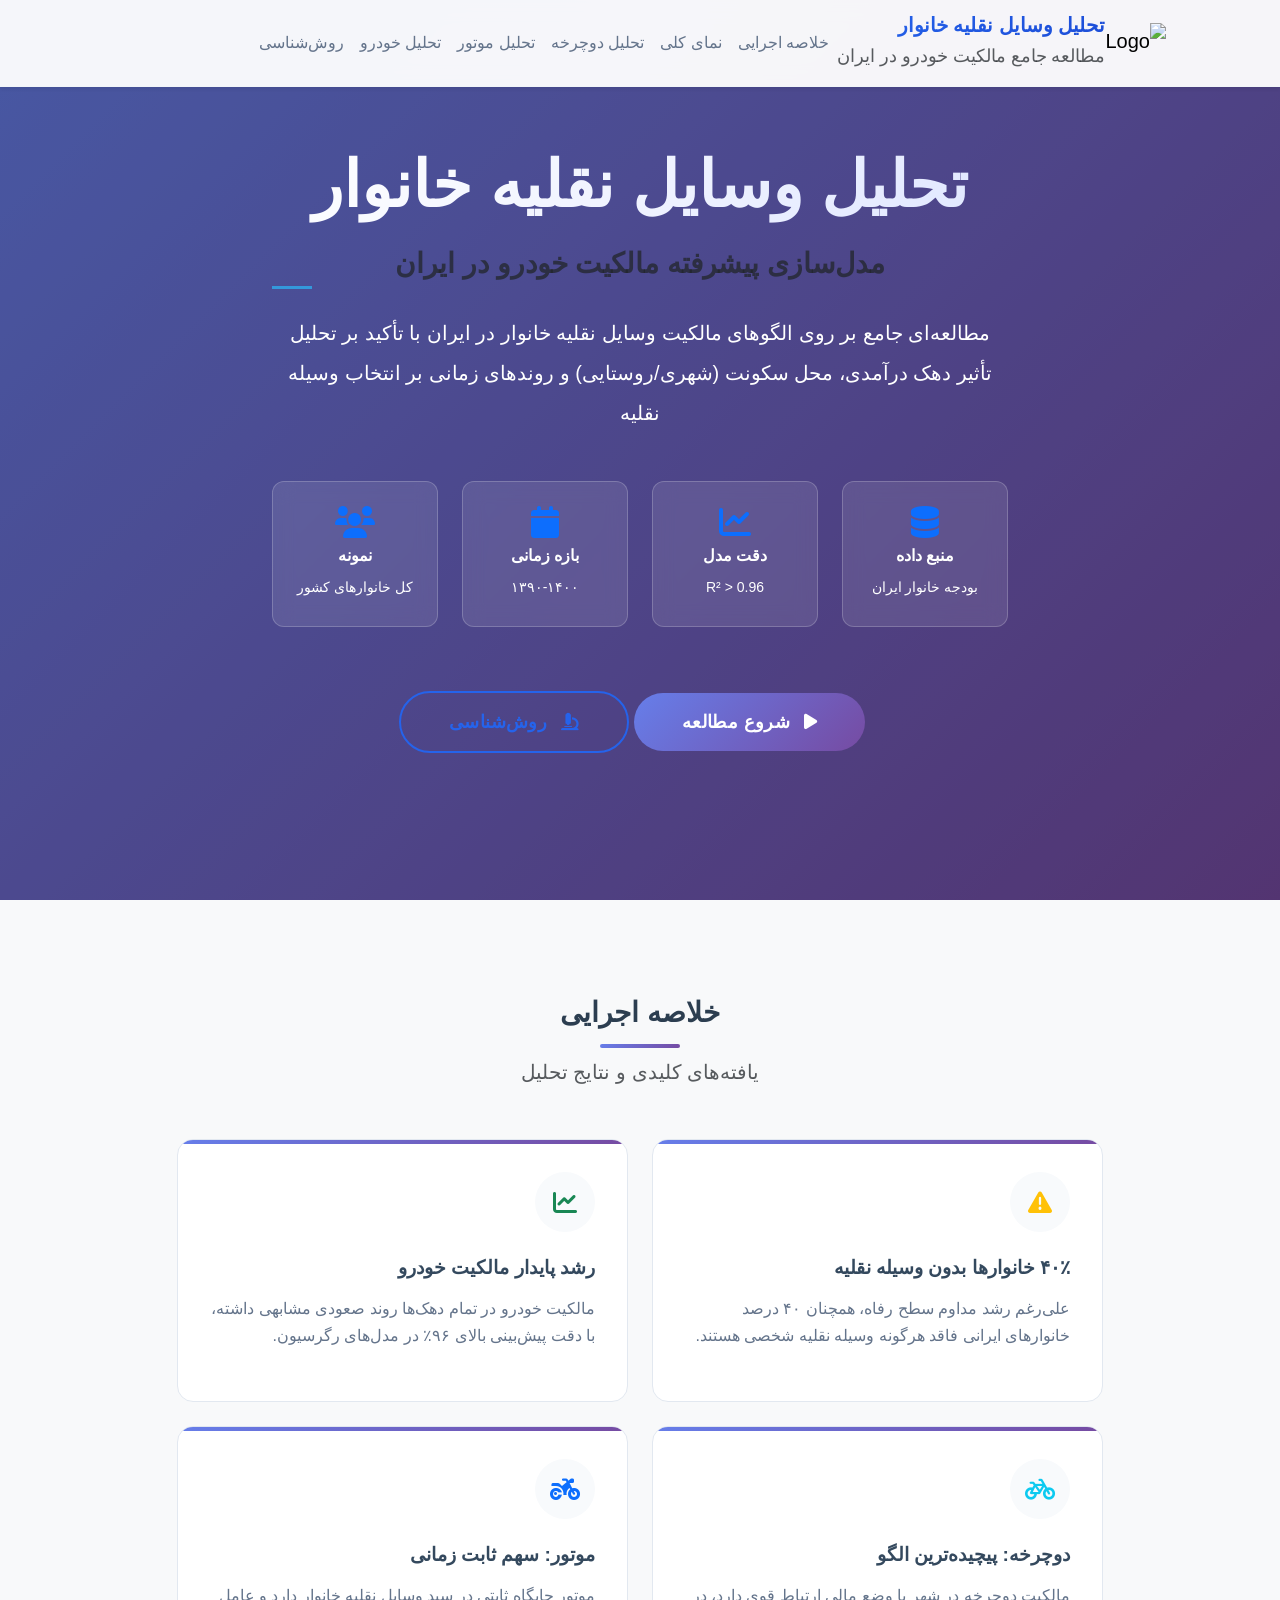
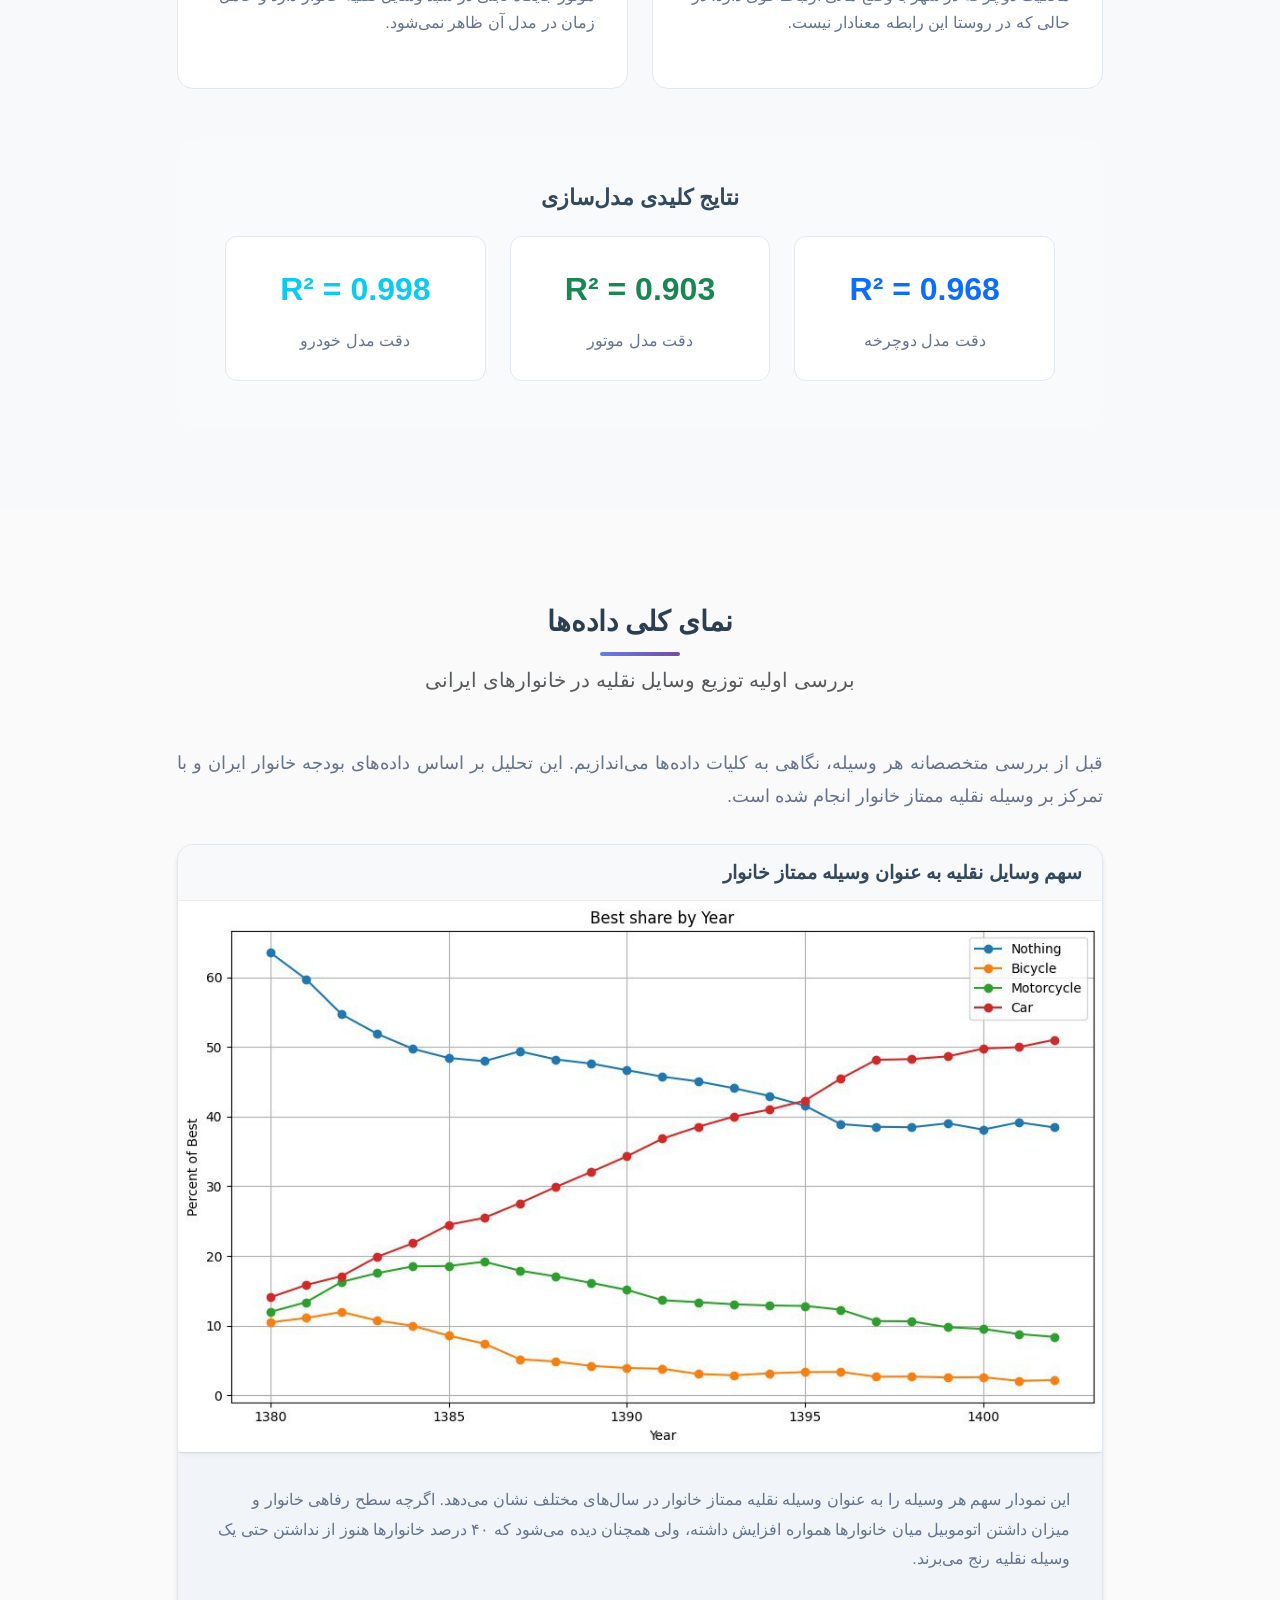
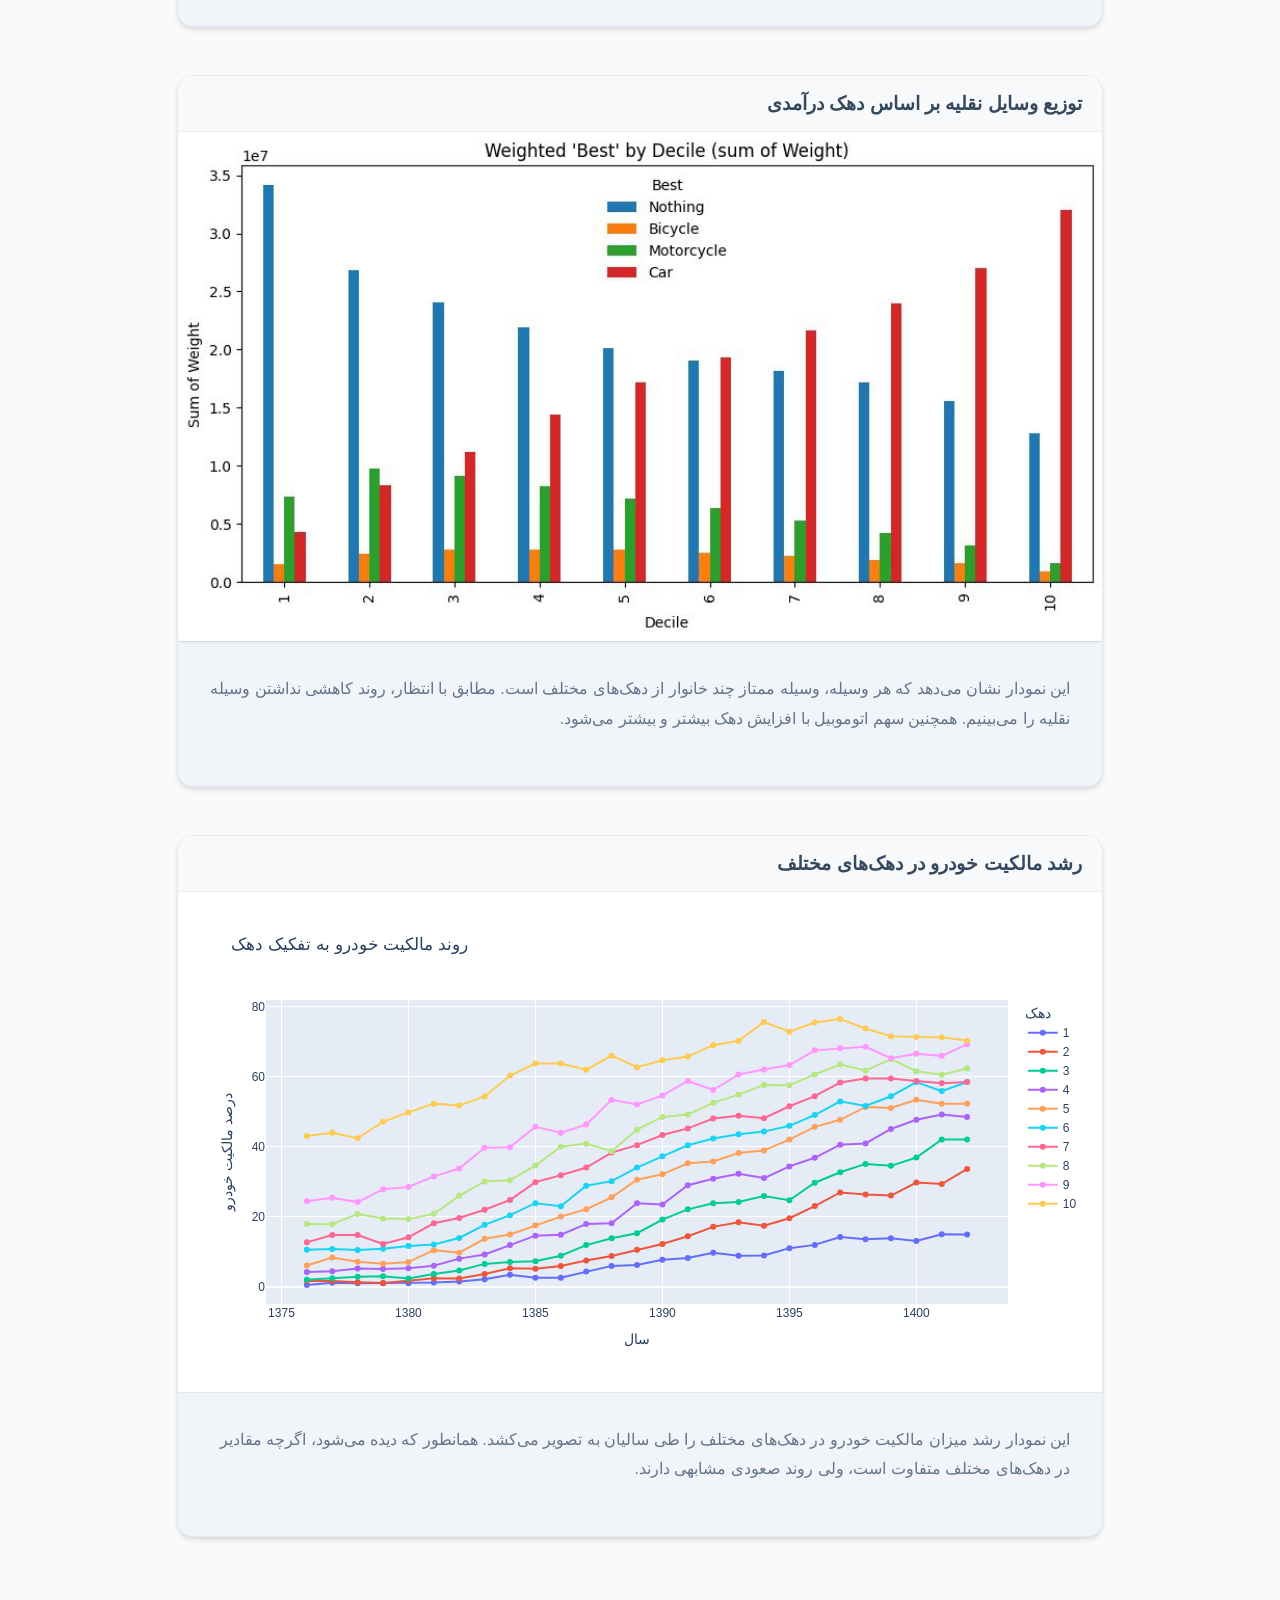
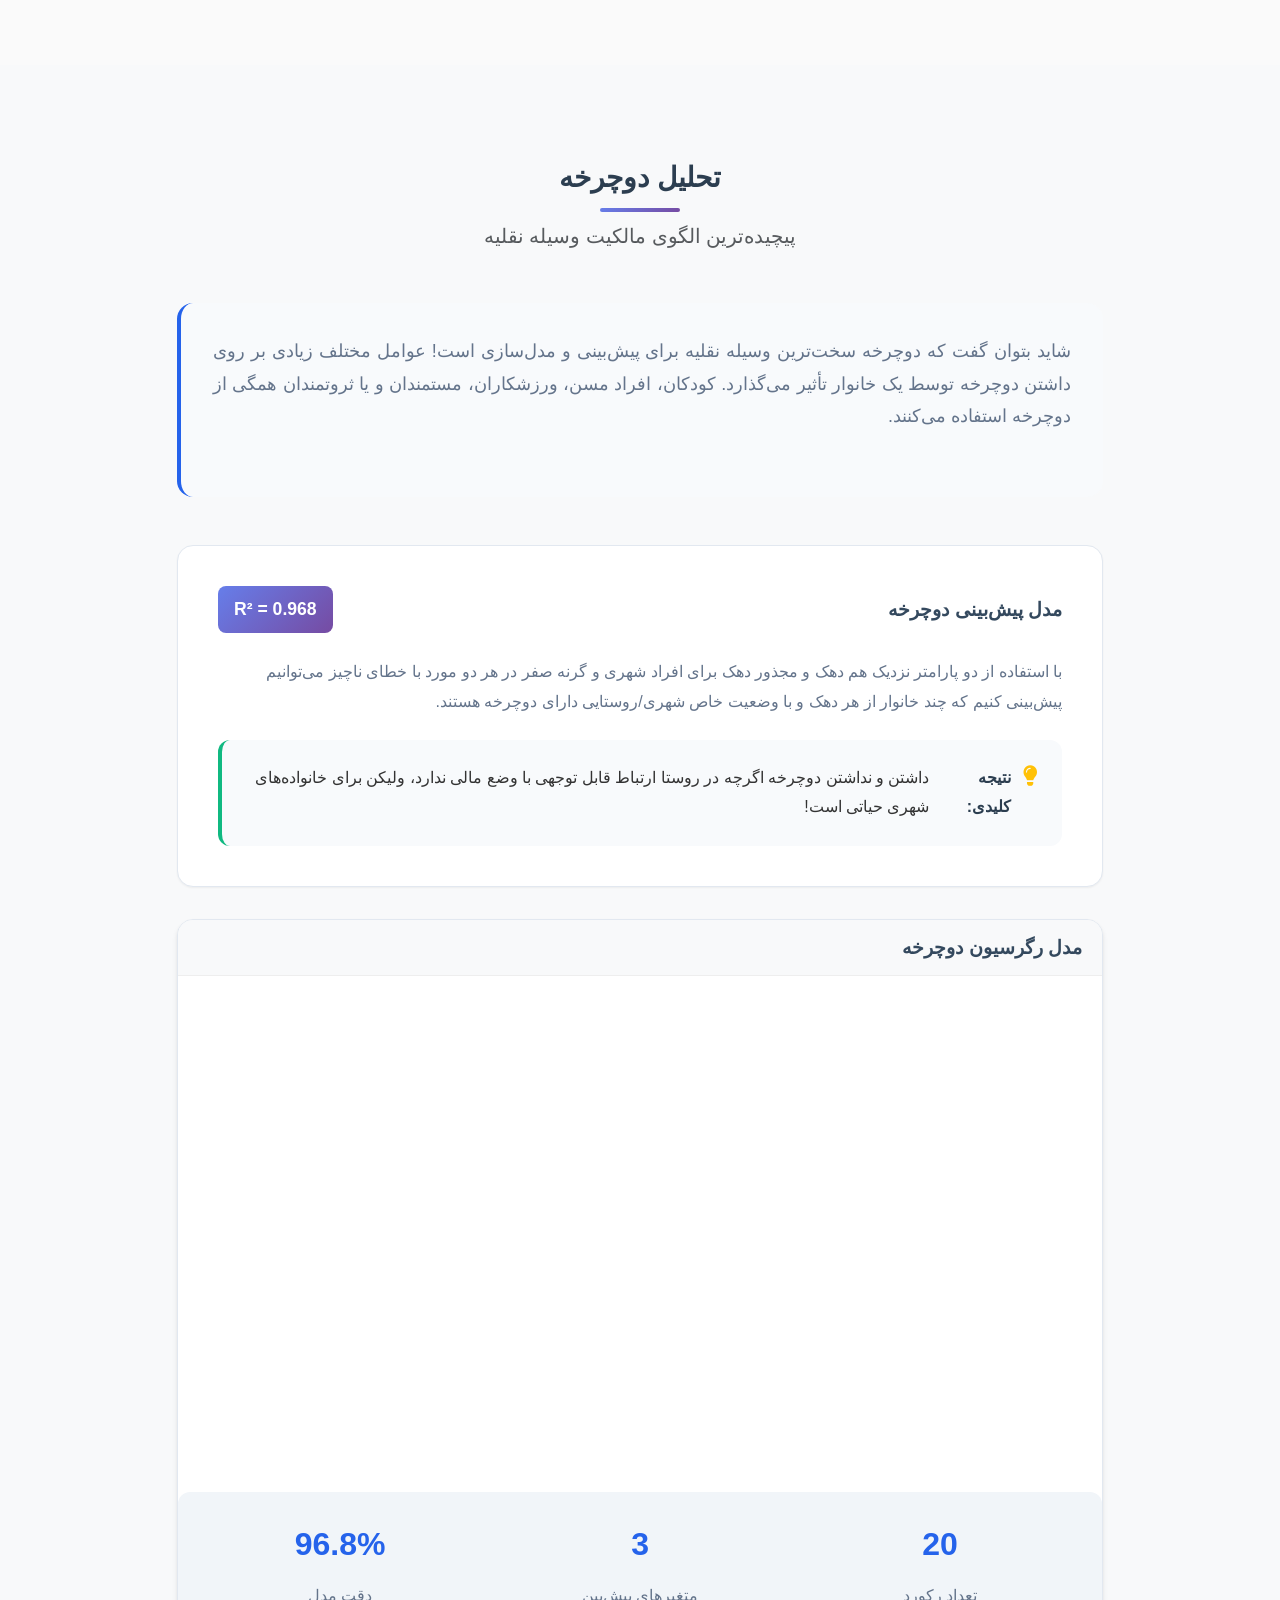
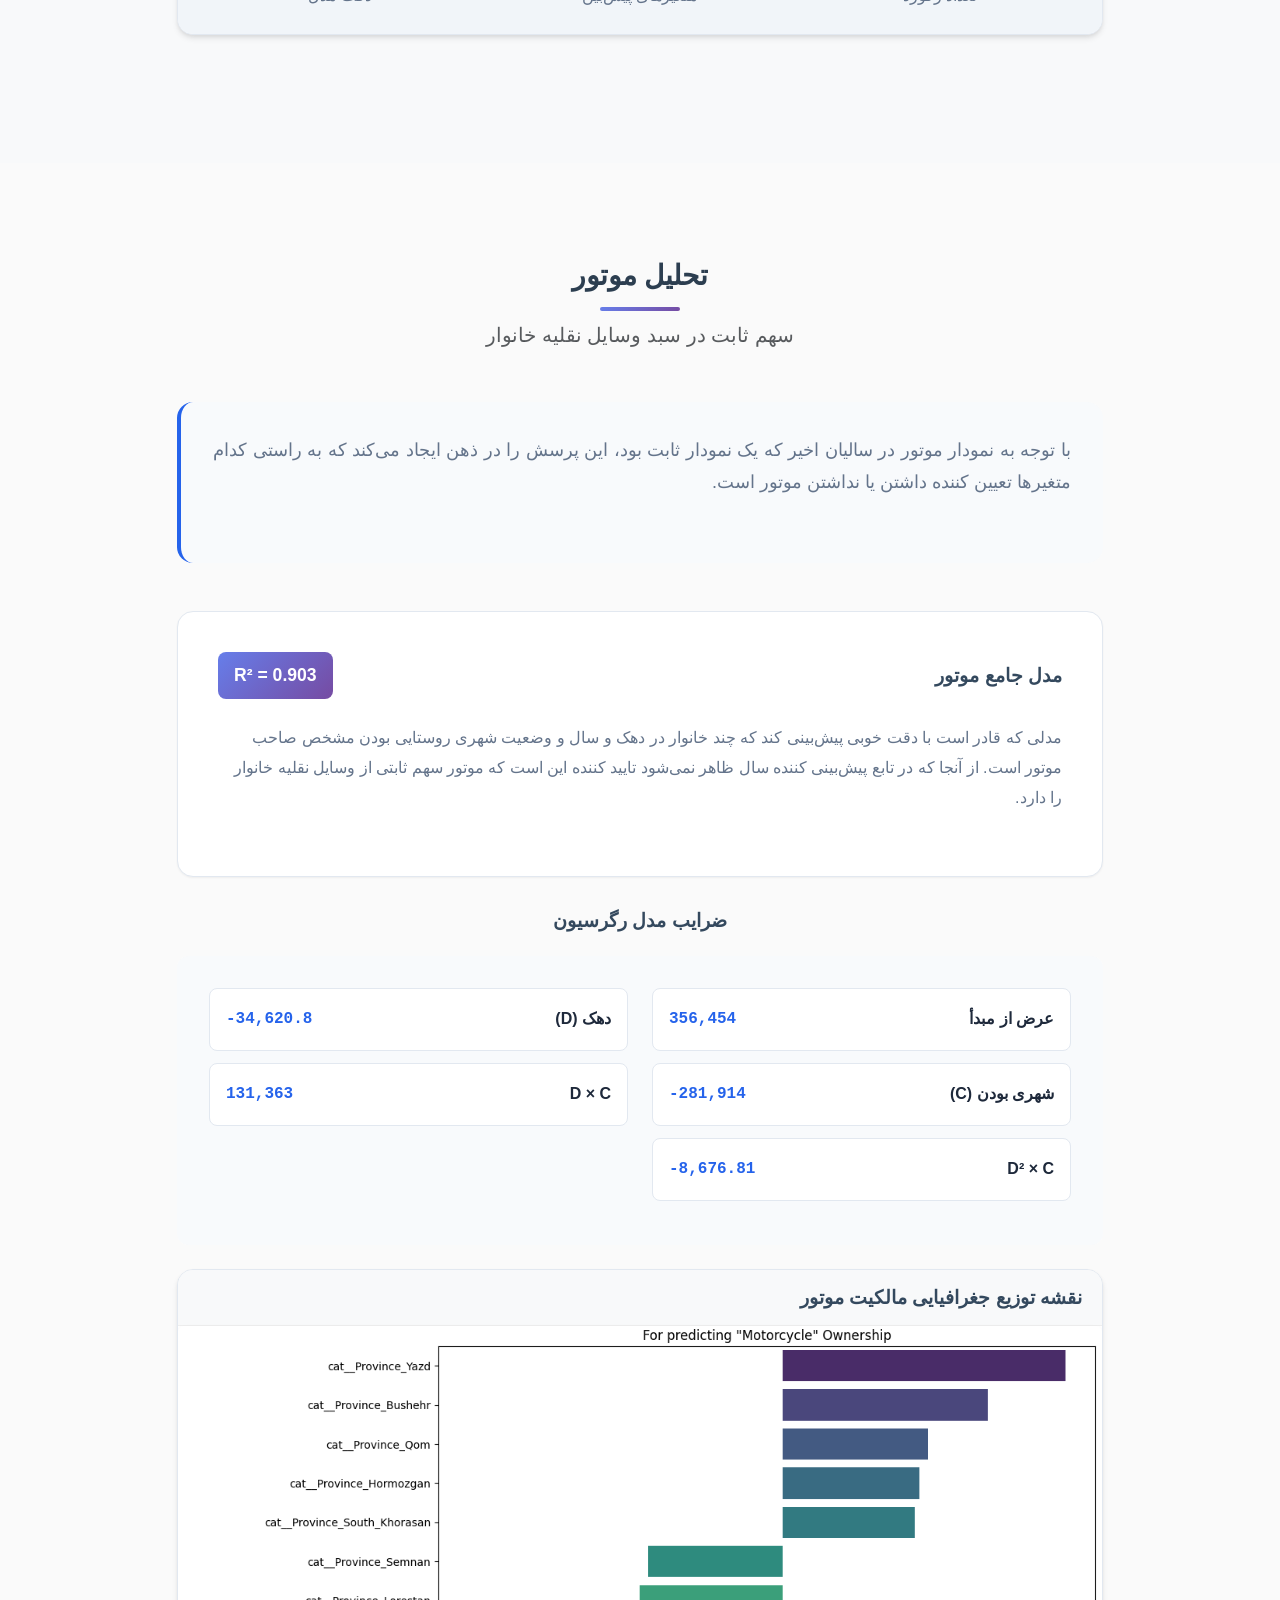
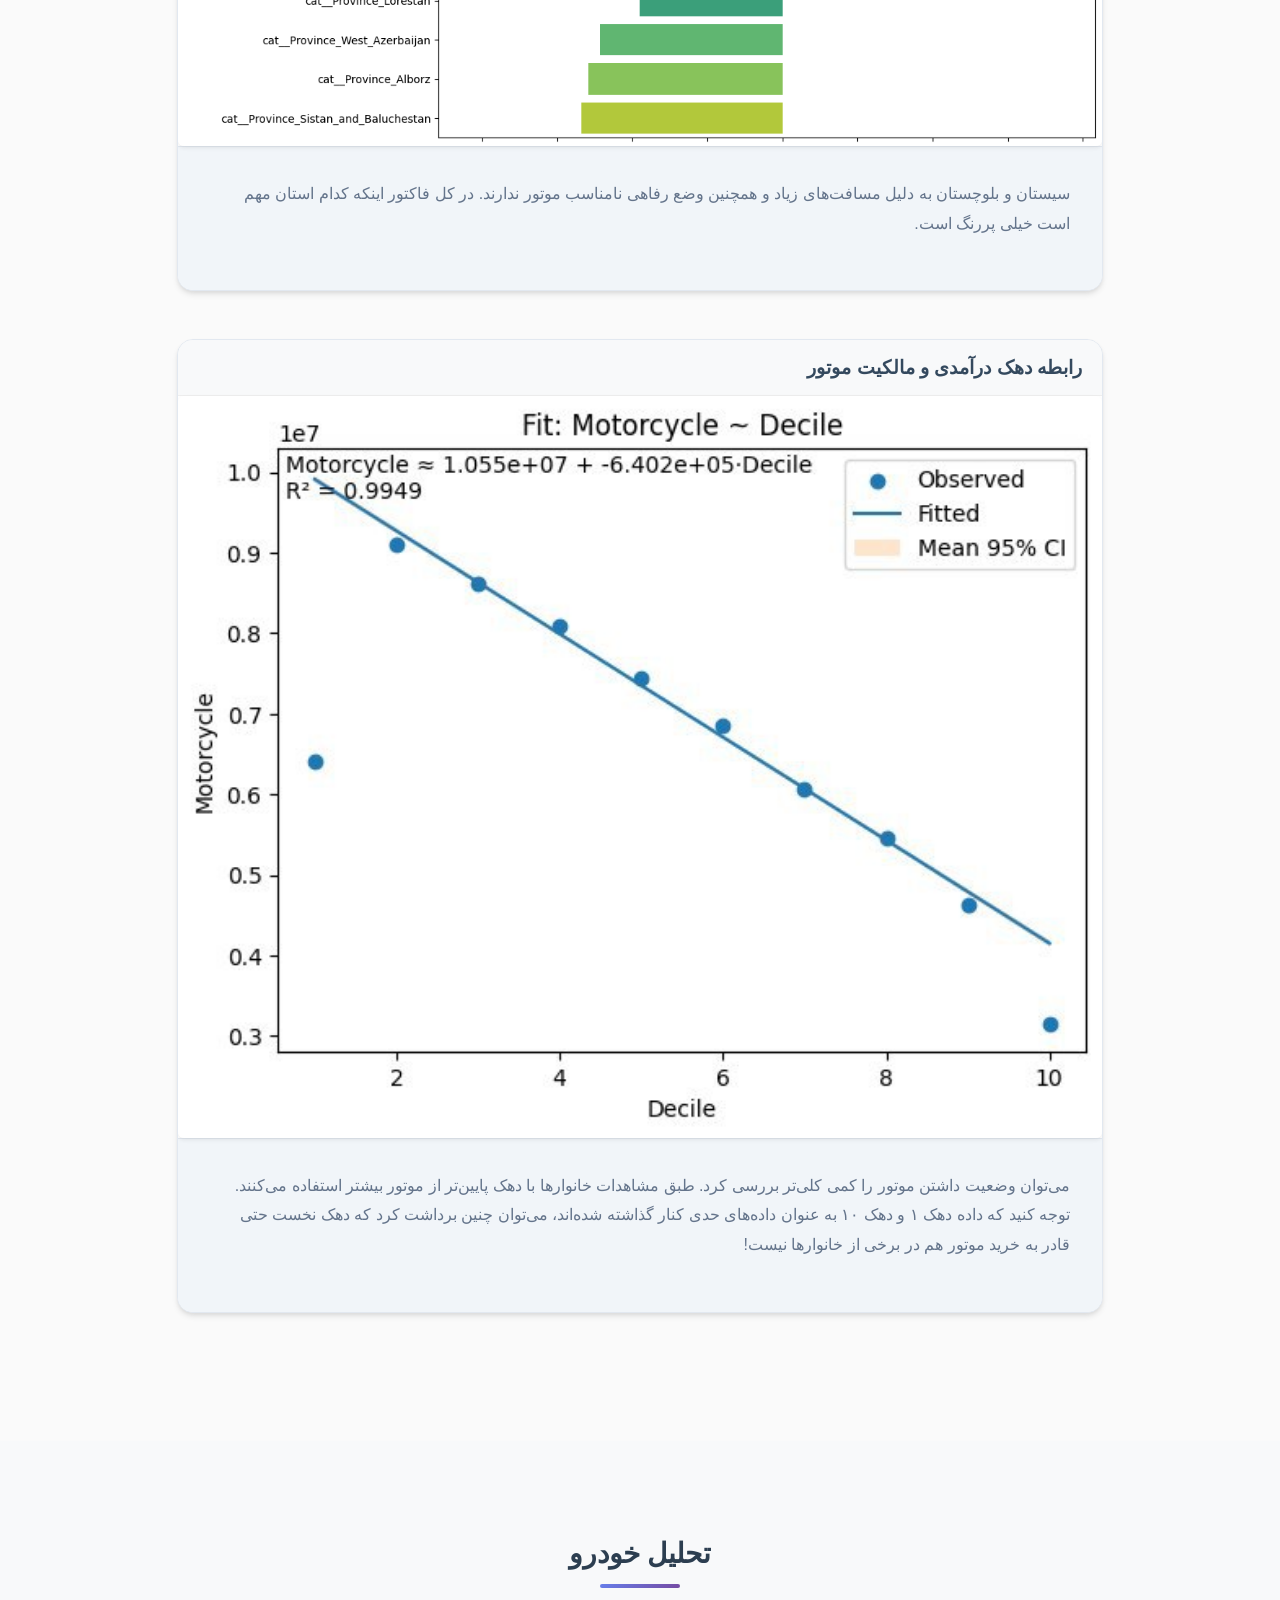
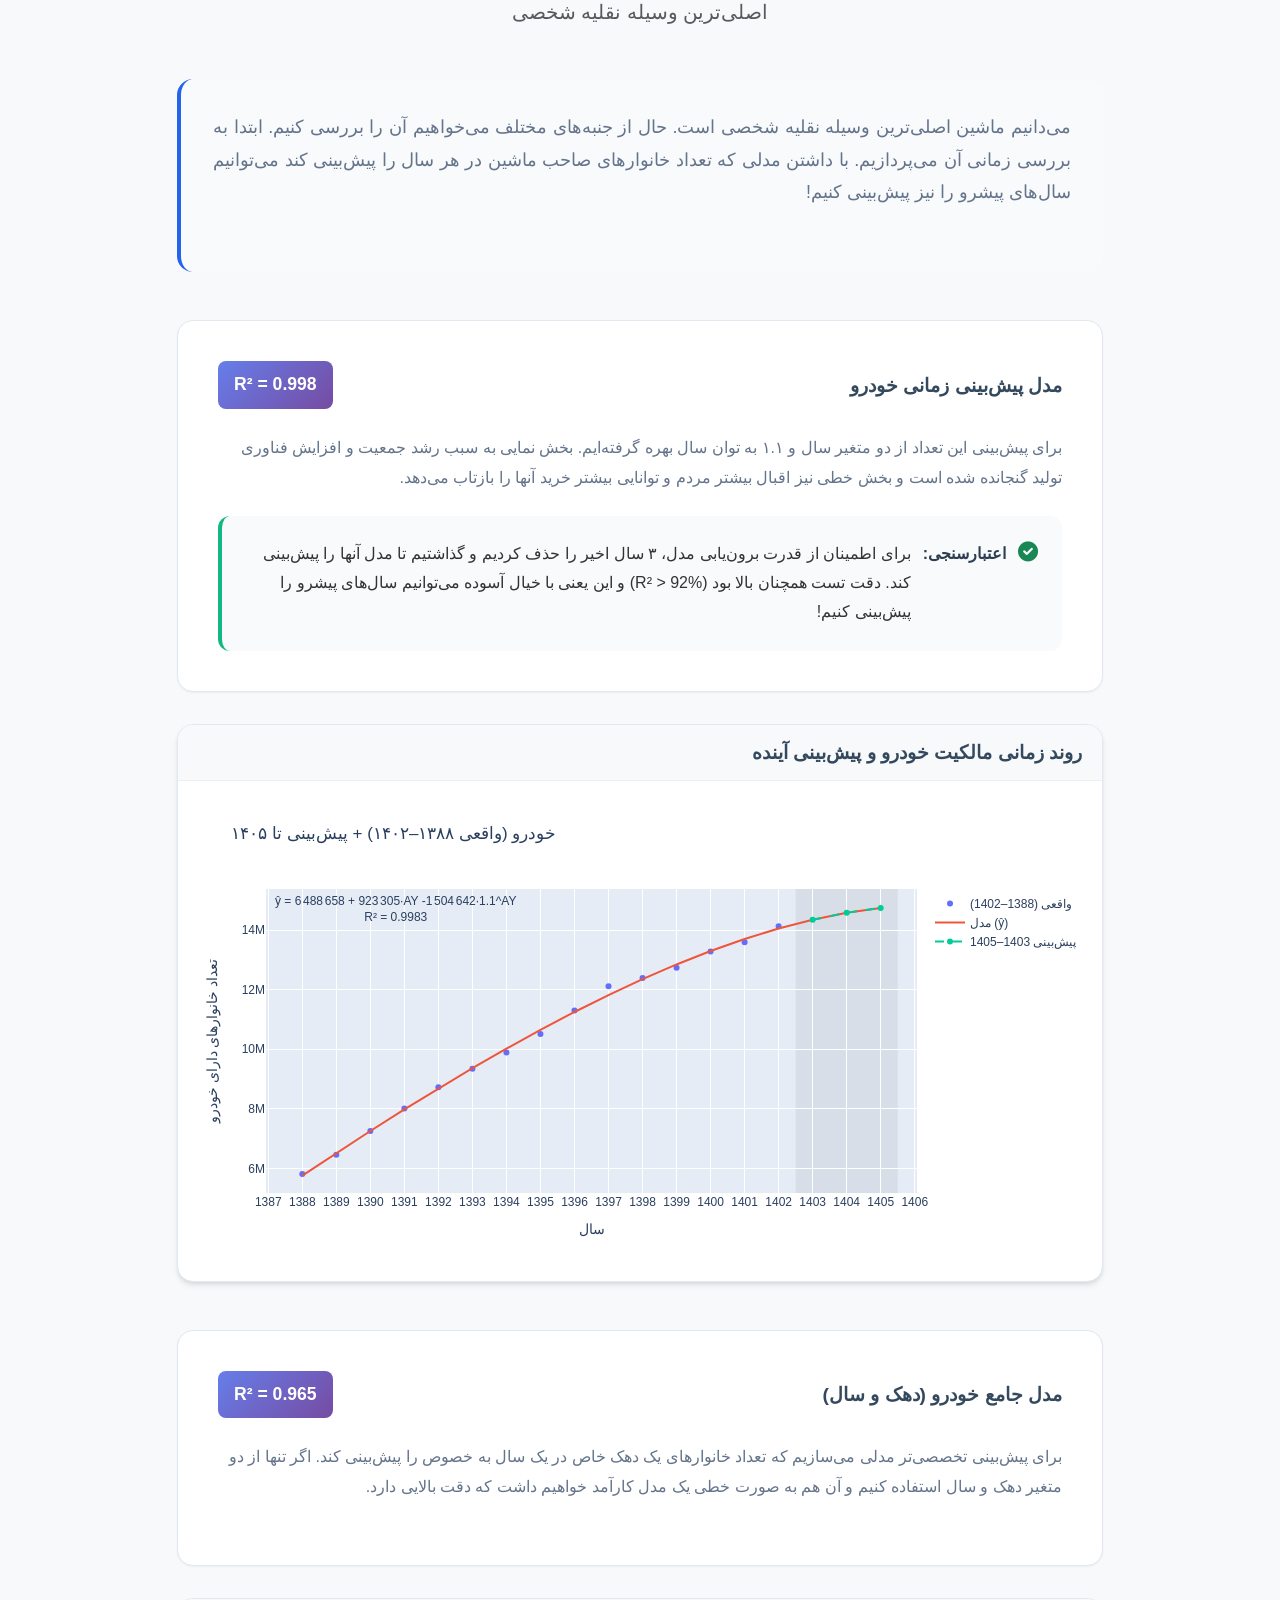
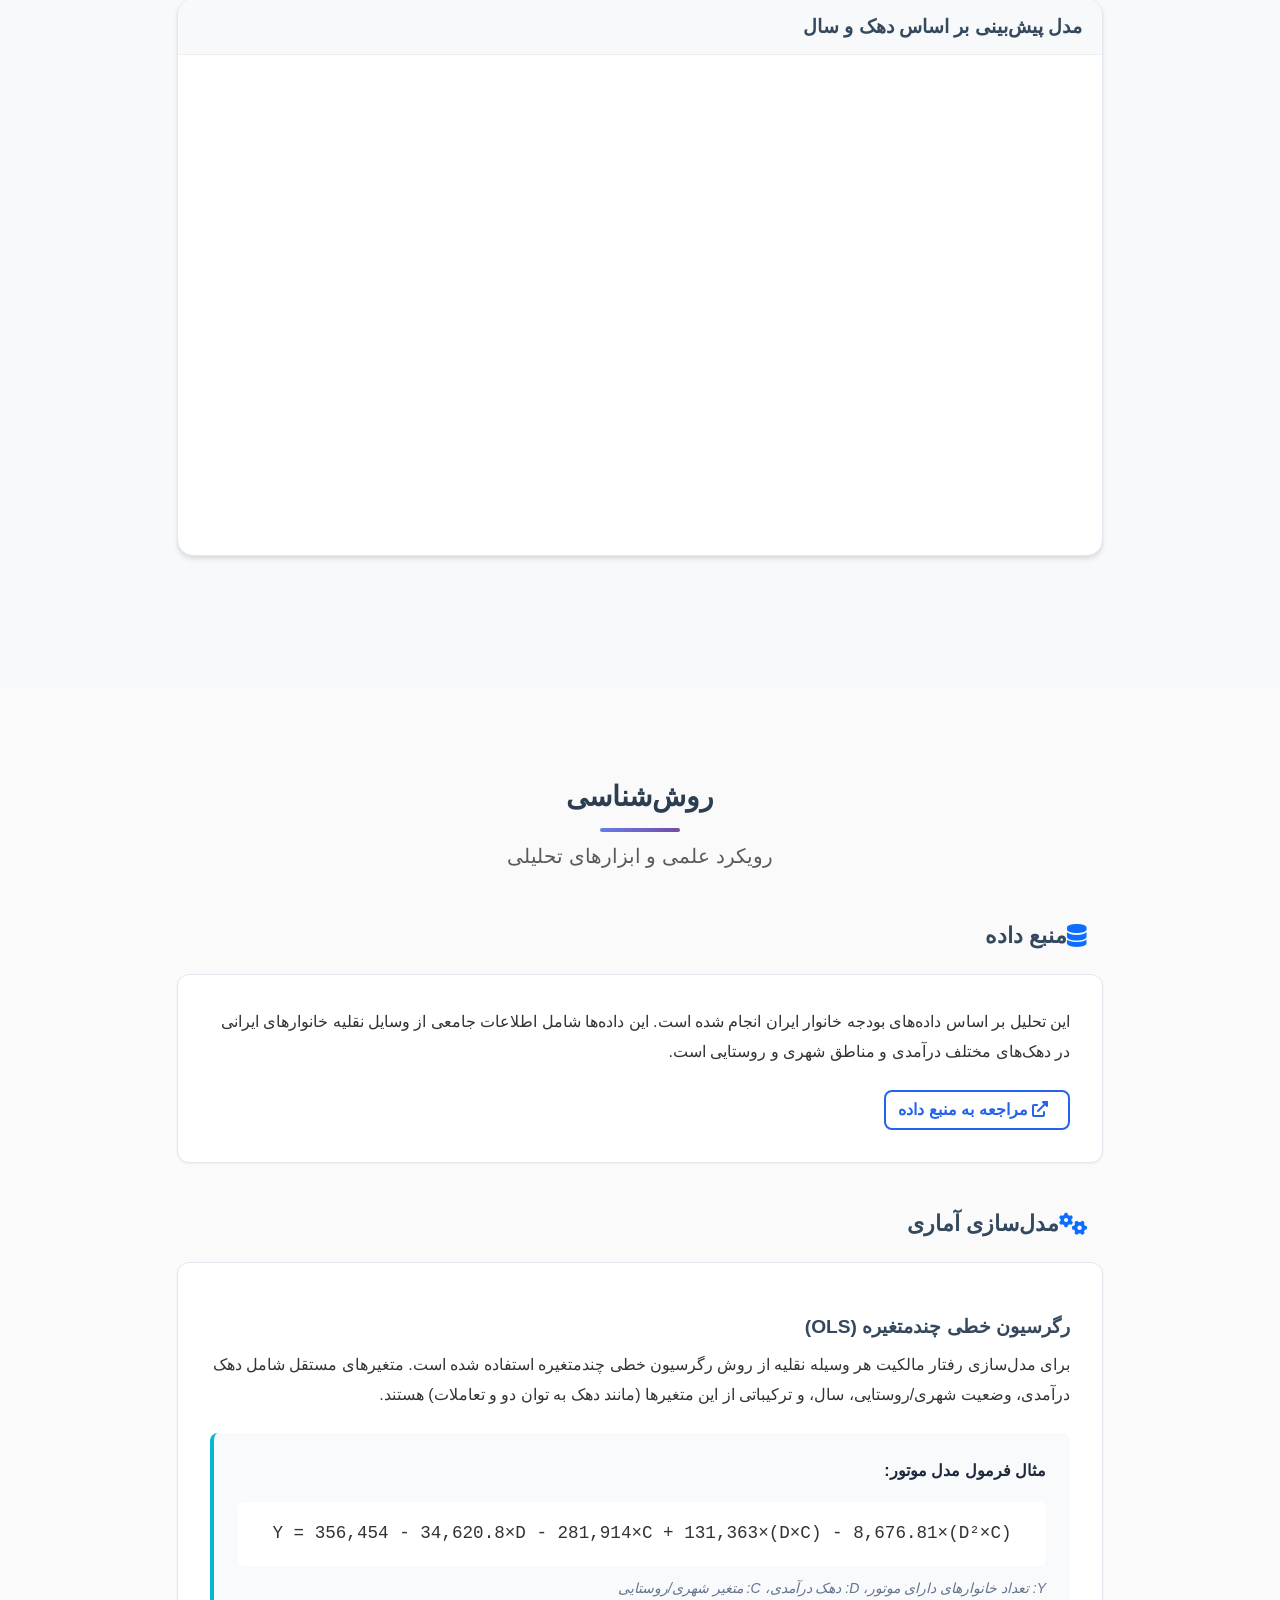
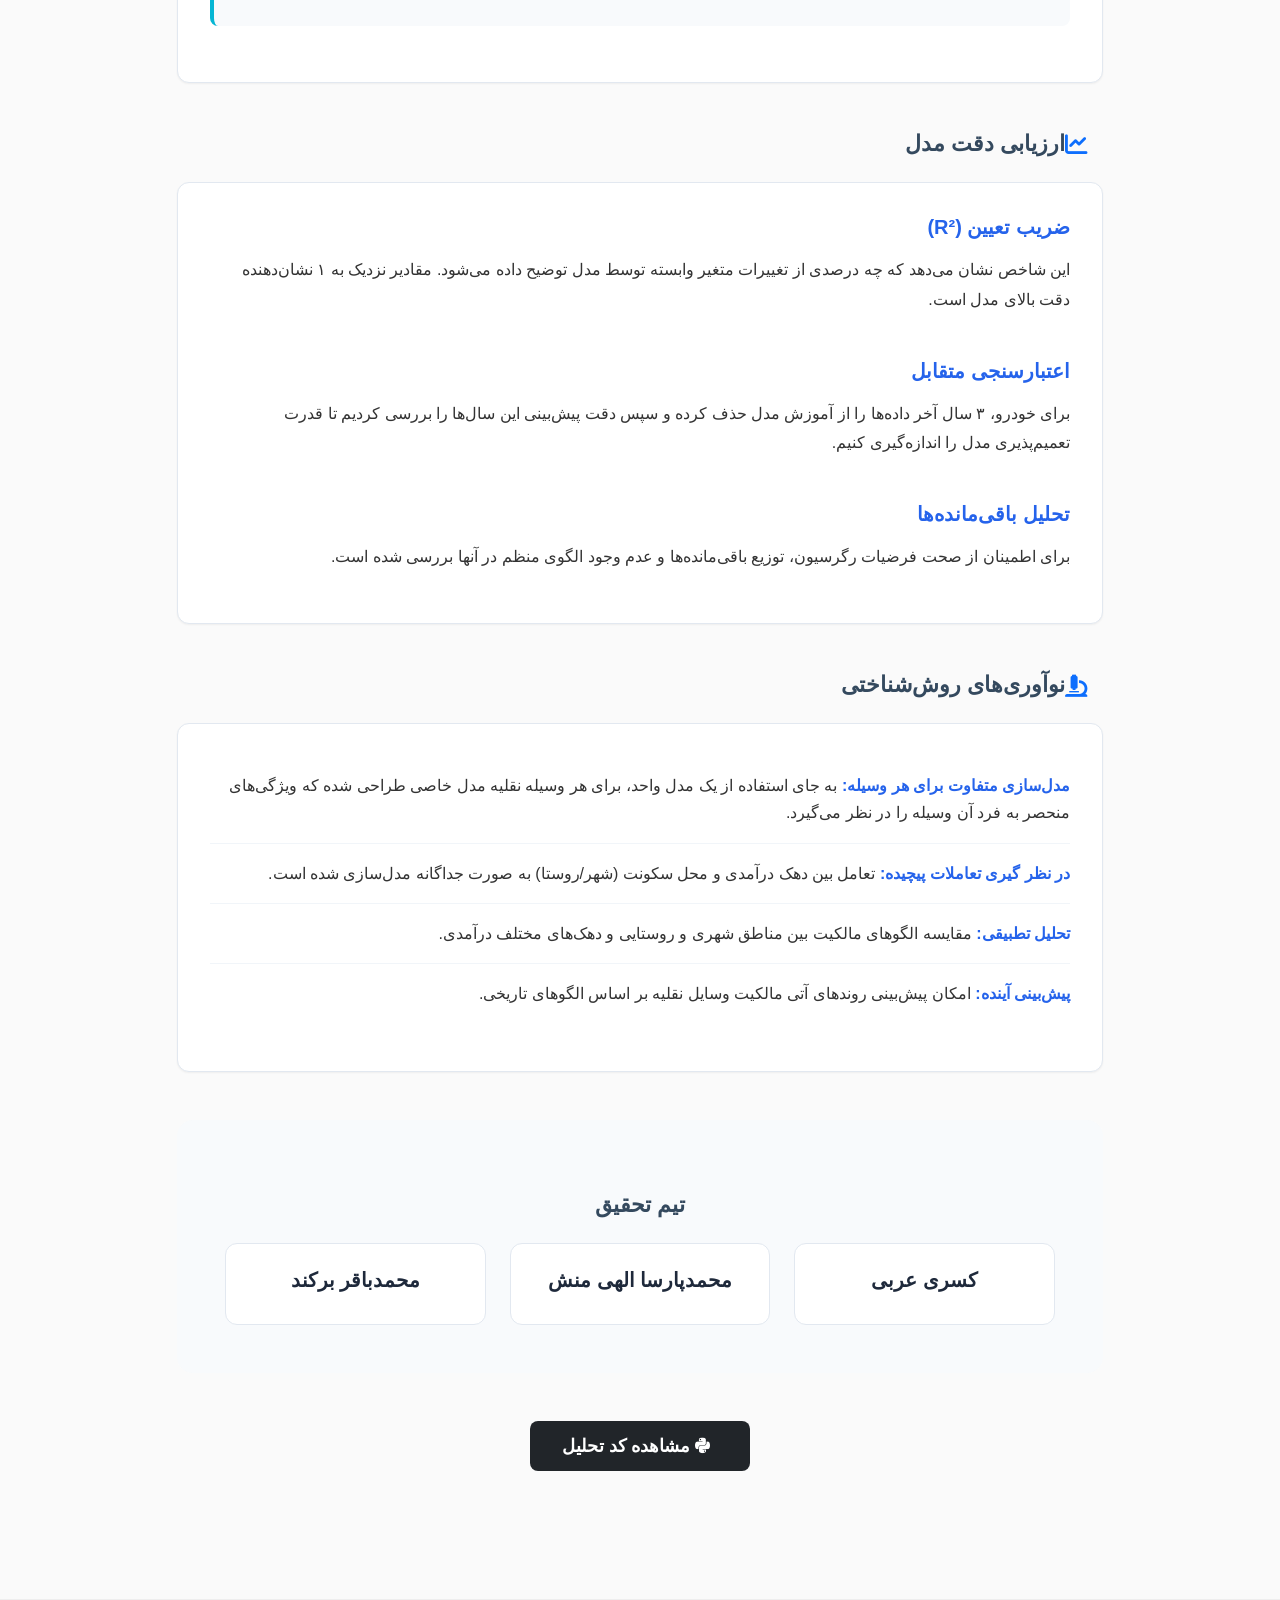
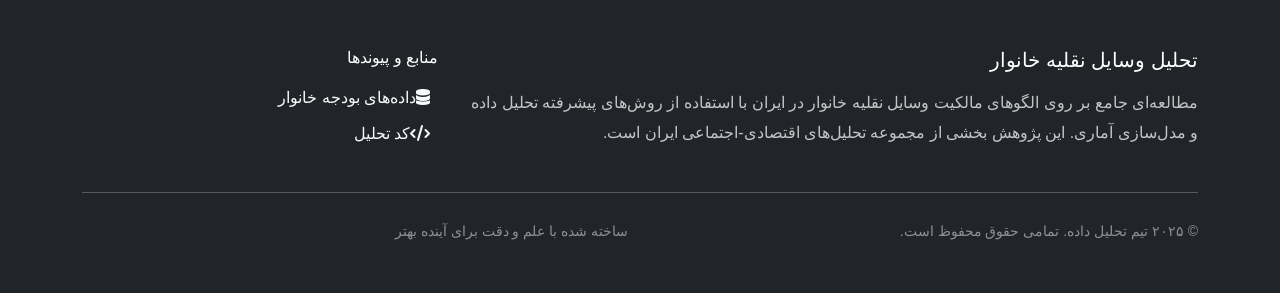
==== commit 2e9c8b24: "removing remaining parts of the first project" ====
--- a/index.html
+++ b/index.html
@@ -189,7 +189,7 @@
       background-color: #fef5e7;
       border-right: 3px solid #f39c12;
     }
-    /* Year labels for cluster maps */
+    /* Year and section labels */
     .year-label {
       background-color: #2c3e50;
       color: white;
@@ -599,21 +599,7 @@
       </div>
     </div>
   </section>
-        </div>
-        <div class="col-md-6 mb-4">
-          <div class="viz-container">
-            <div class="viz-header">
-              <span class="year-label">سال ۱۴۰۱</span>
-            </div>
-            <div class="viz-body ratio ratio-1x1">
-              <img src="results/1401_cluster.png" class="img-fluid" alt="کلاسترینگ ۱۴۰۱">
-            </div>
-          </div>
-        </div>
-      </div>
-      <div class="method-description">
-        <span class="method-title explanation">توضیح روش</span>
-        <p class="text-gray-700">
+
   <!-- Bicycle Analysis -->
   <section id="bicycle-analysis" class="section-padding bg-light">
     <div class="container">
@@ -1006,19 +992,16 @@
                 <div class="col-md-4">
                   <div class="team-member">
                     <h5>کسری عربی</h5>
-                    <p class="text-muted">تحلیلگر داده</p>
                   </div>
                 </div>
                 <div class="col-md-4">
                   <div class="team-member">
                     <h5>محمدپارسا الهی منش</h5>
-                    <p class="text-muted">متخصص مدل‌سازی</p>
                   </div>
                 </div>
                 <div class="col-md-4">
                   <div class="team-member">
                     <h5>محمدباقر برکند</h5>
-                    <p class="text-muted">تحلیلگر آماری</p>
                   </div>
                 </div>
               </div>
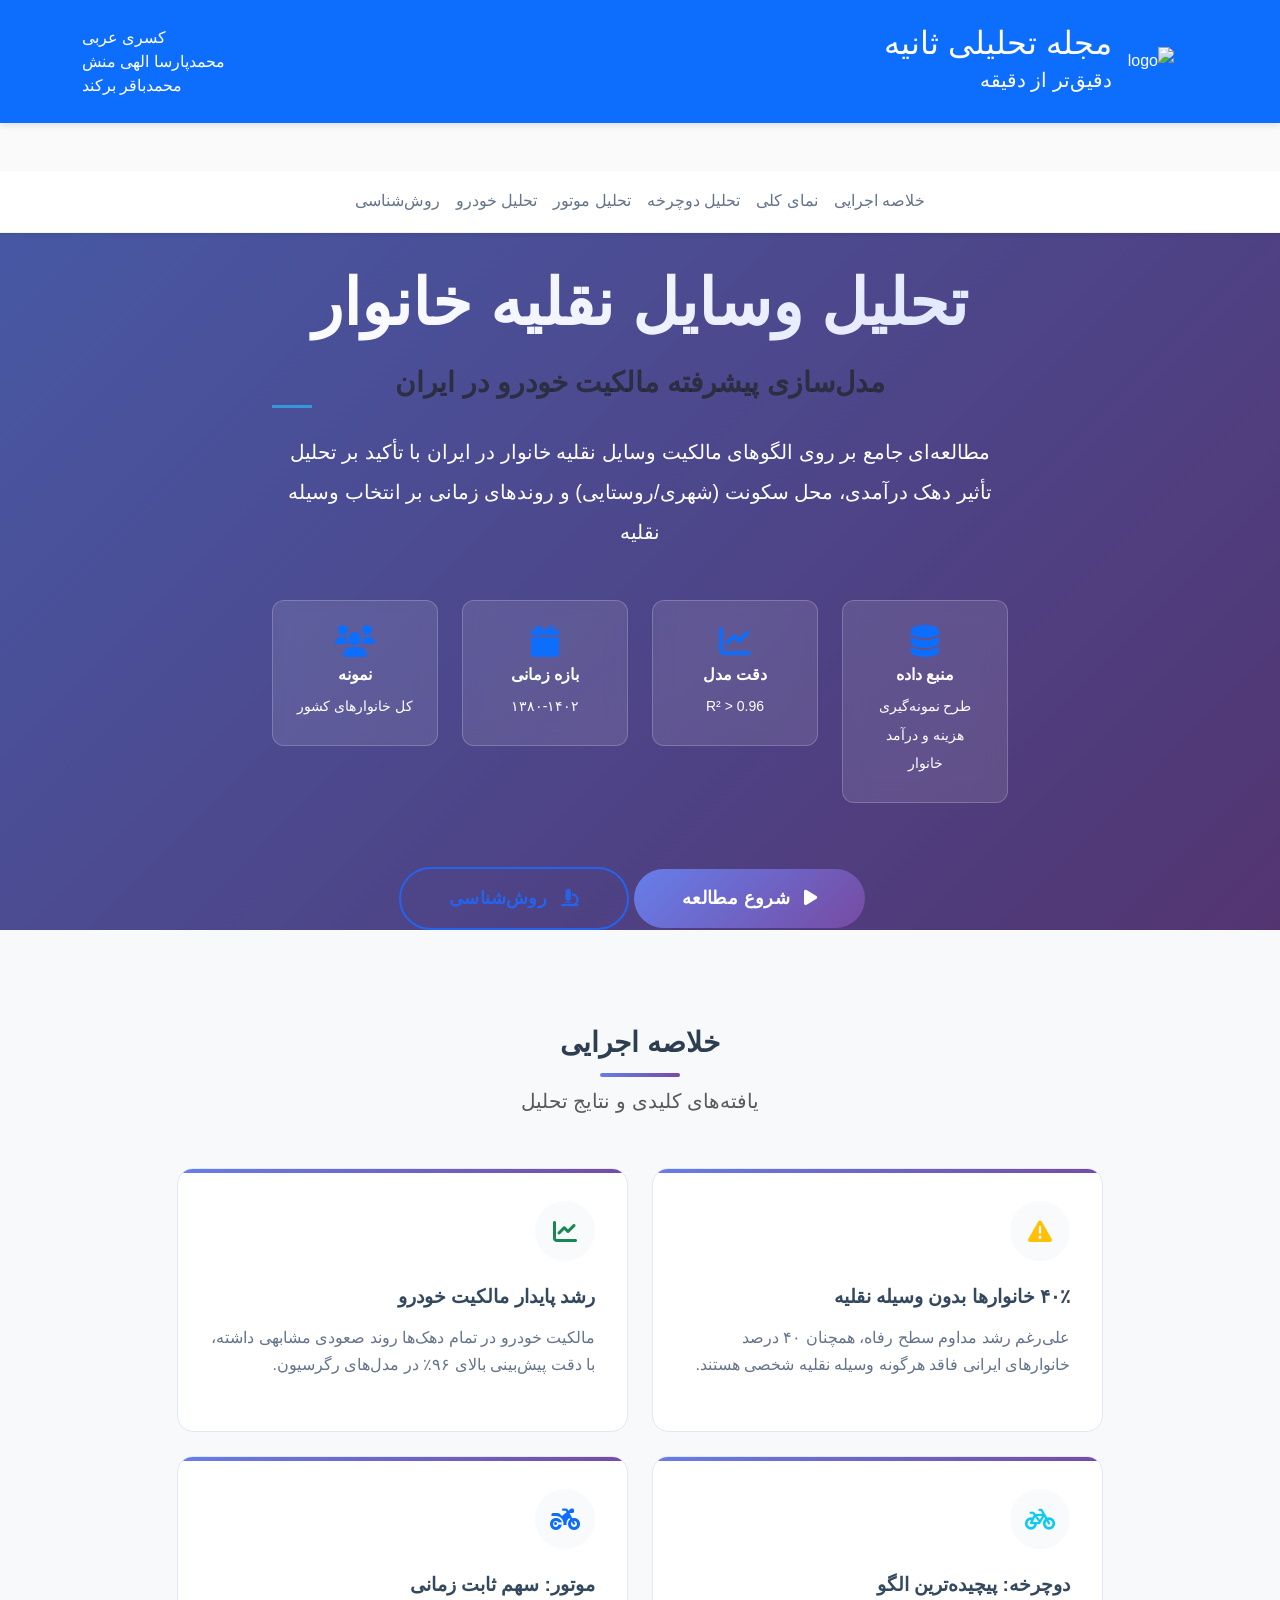
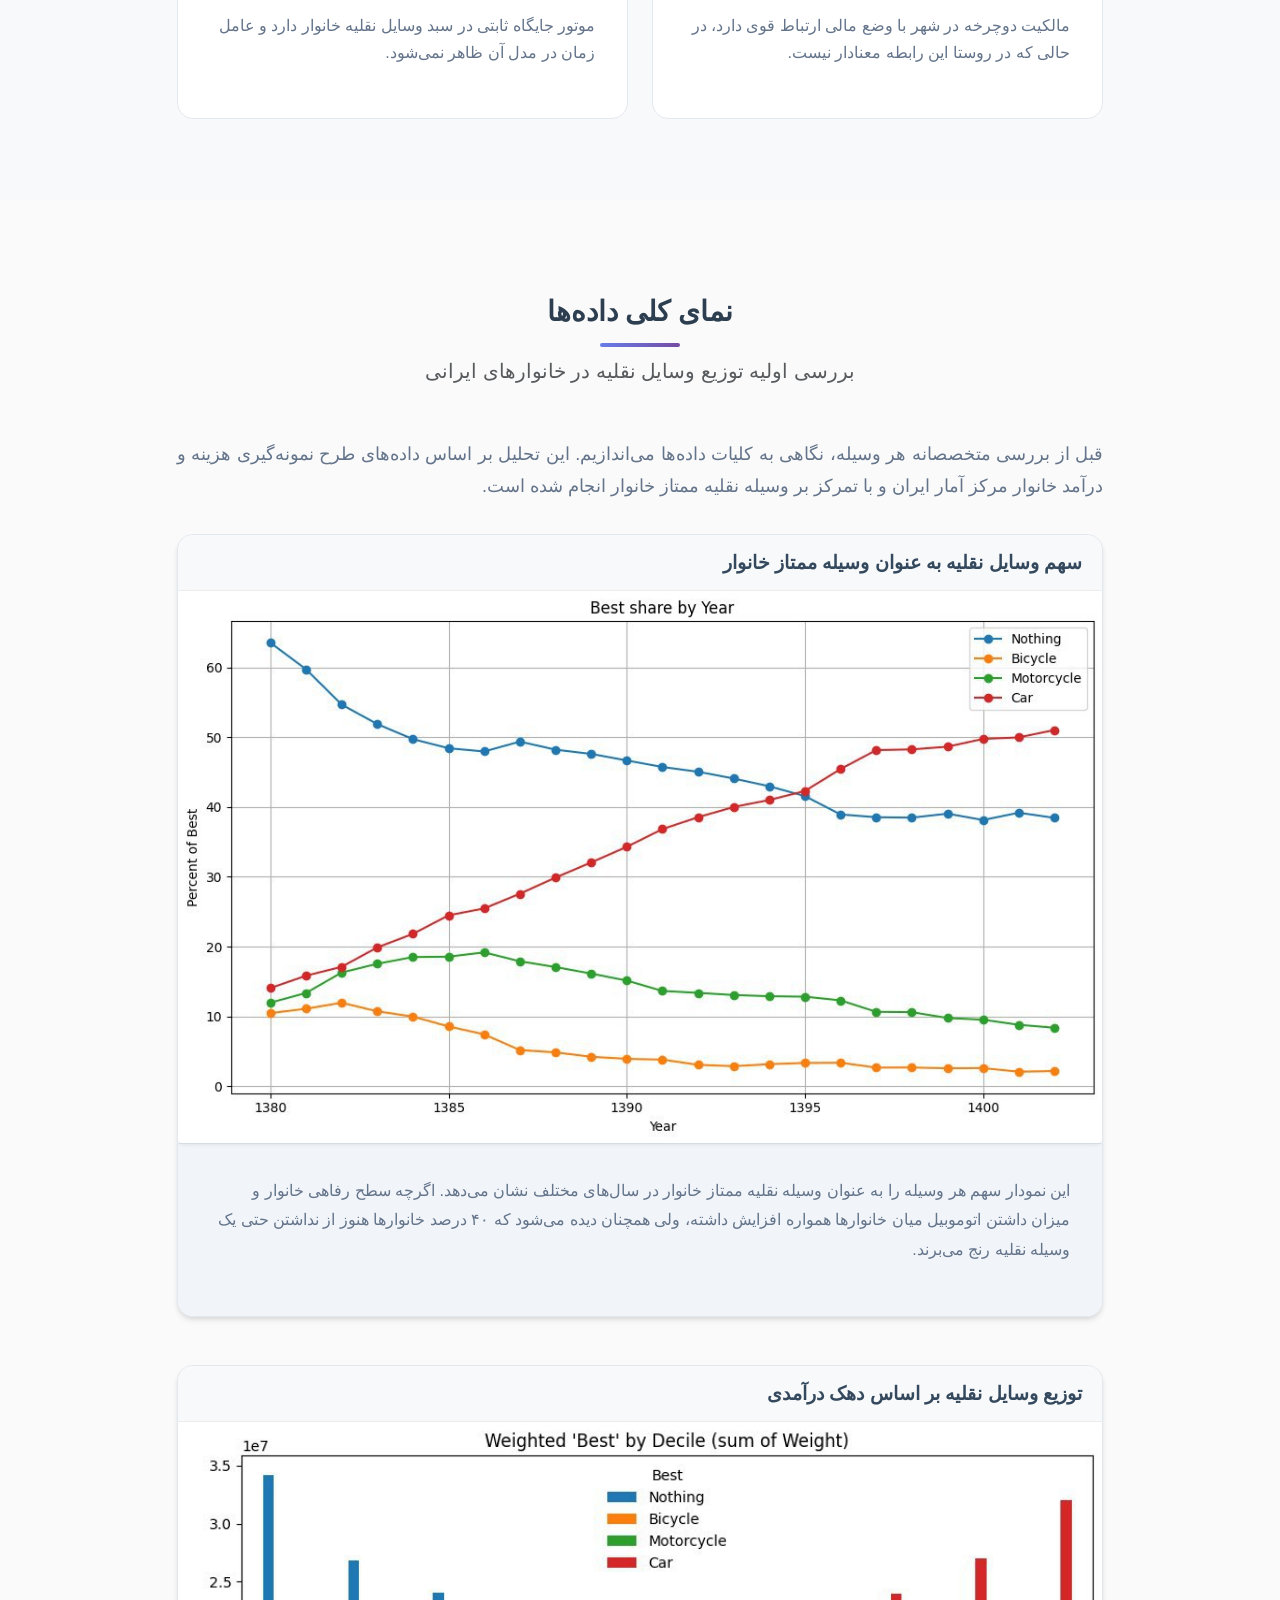
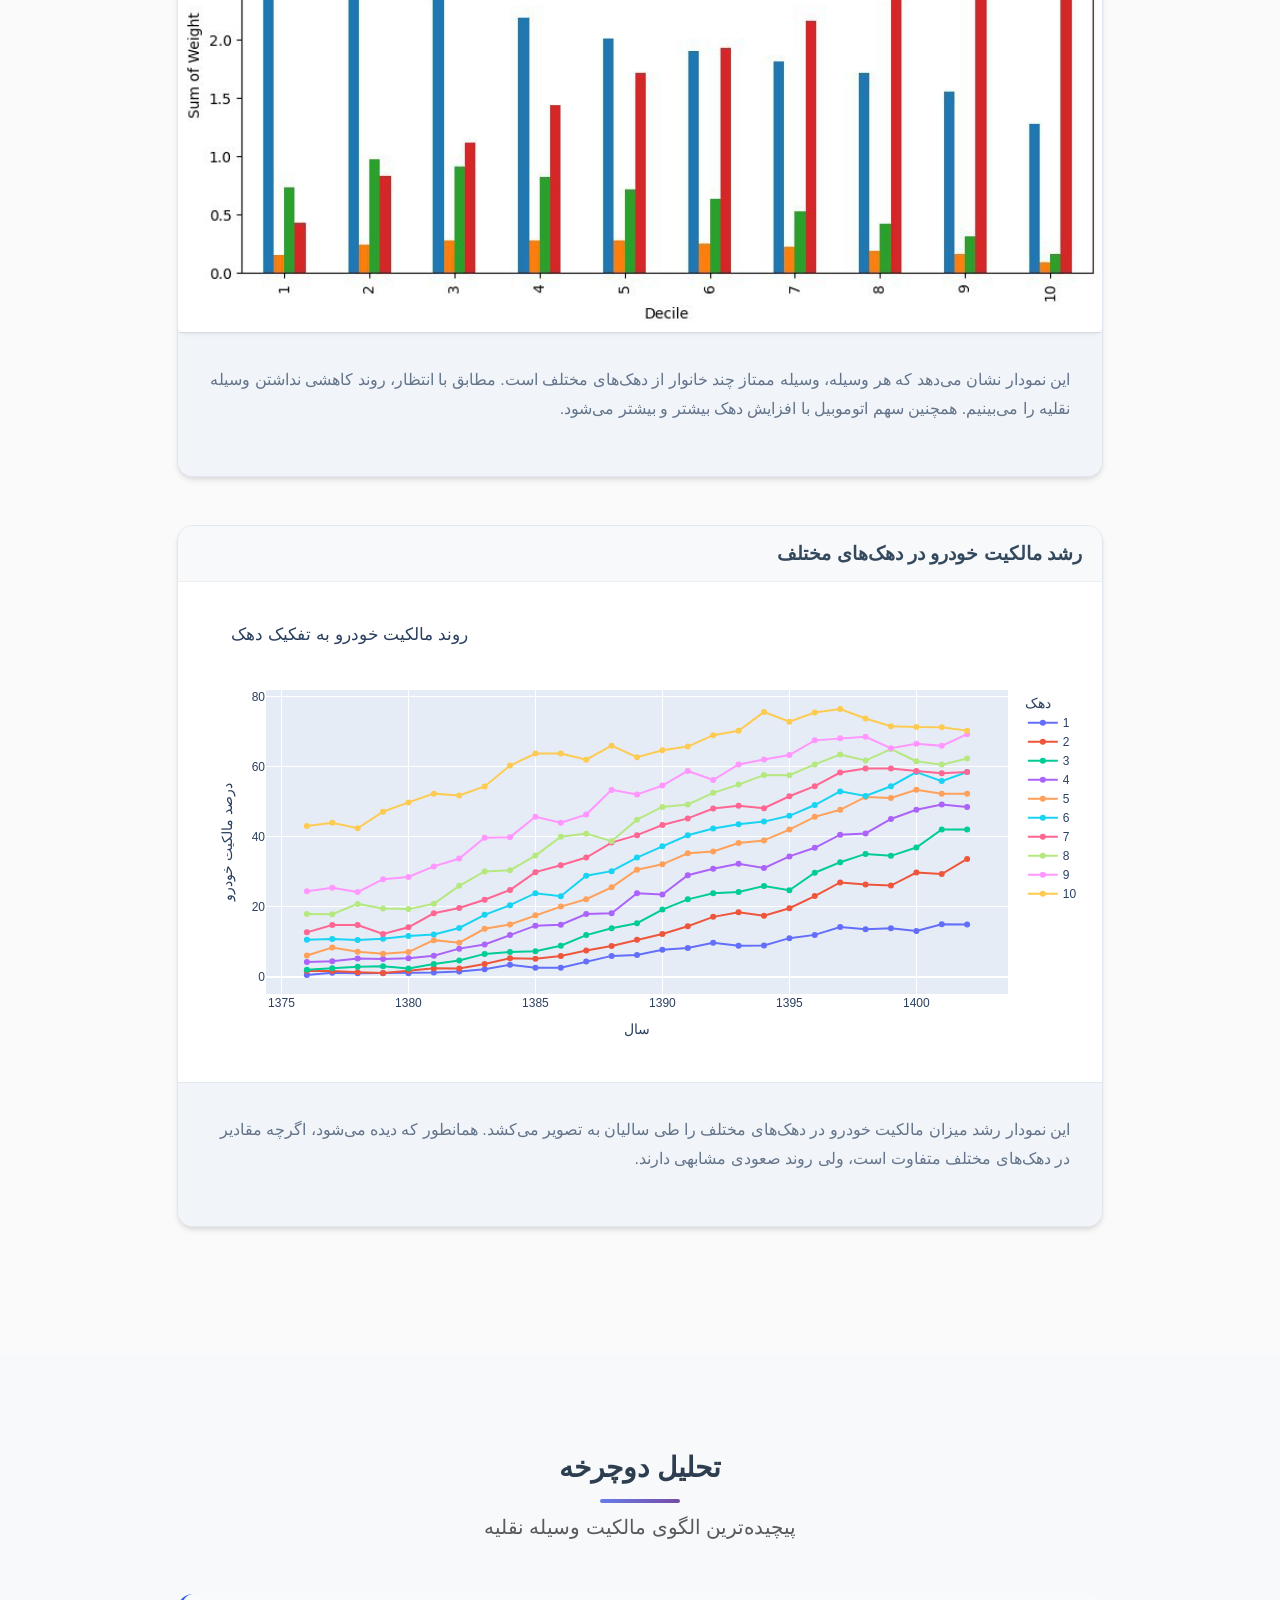
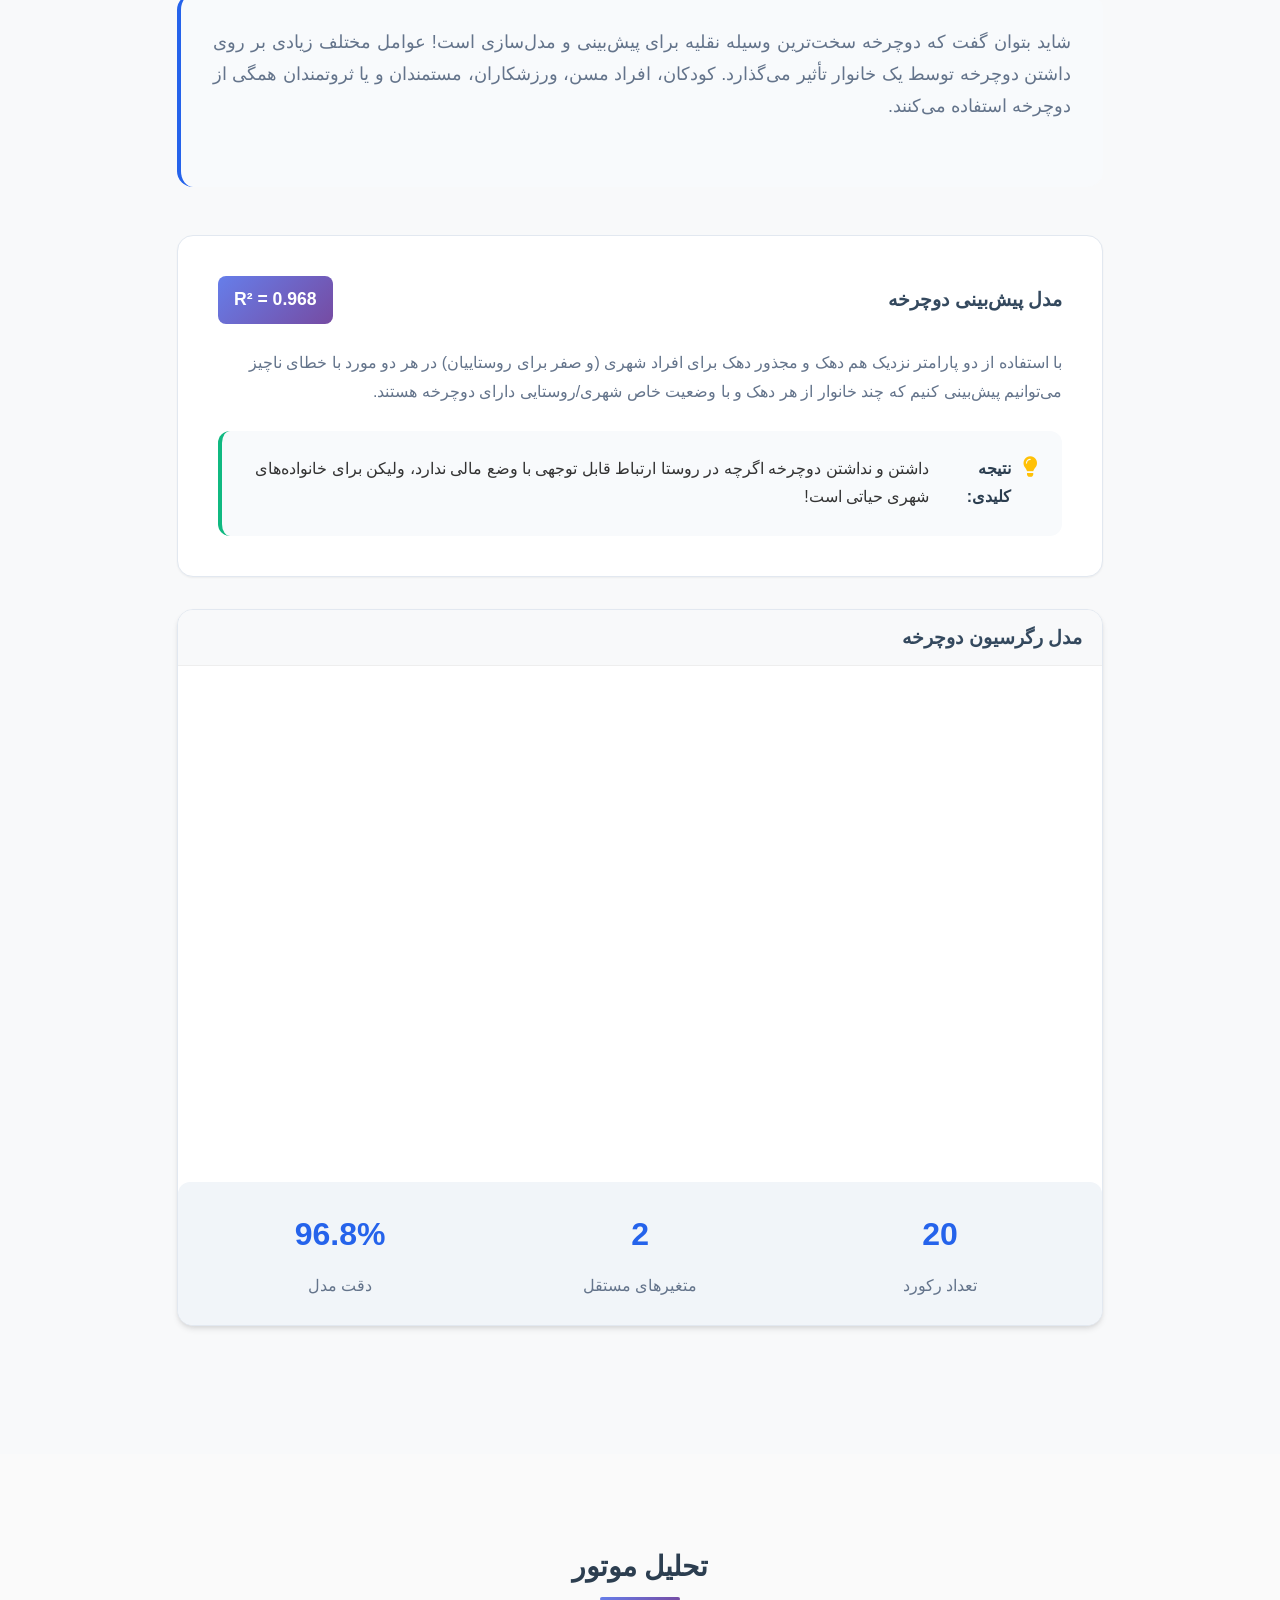
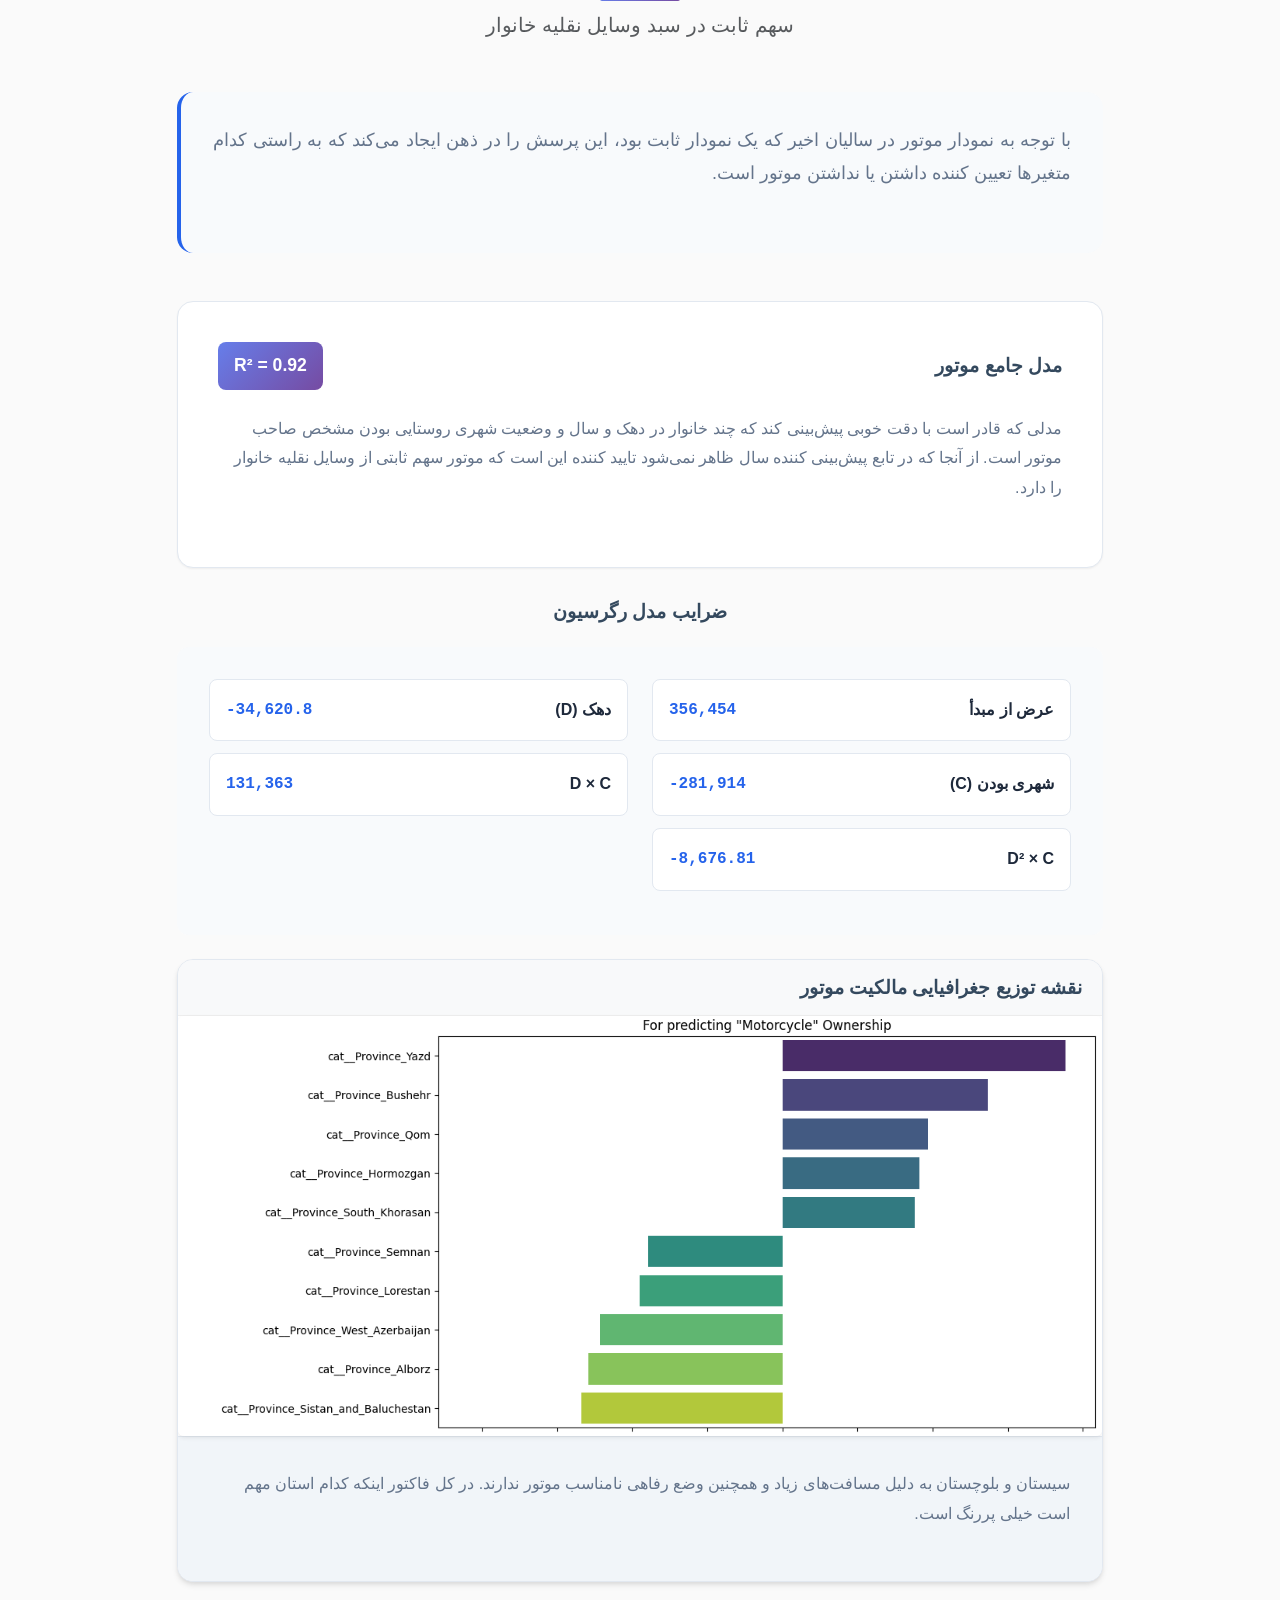
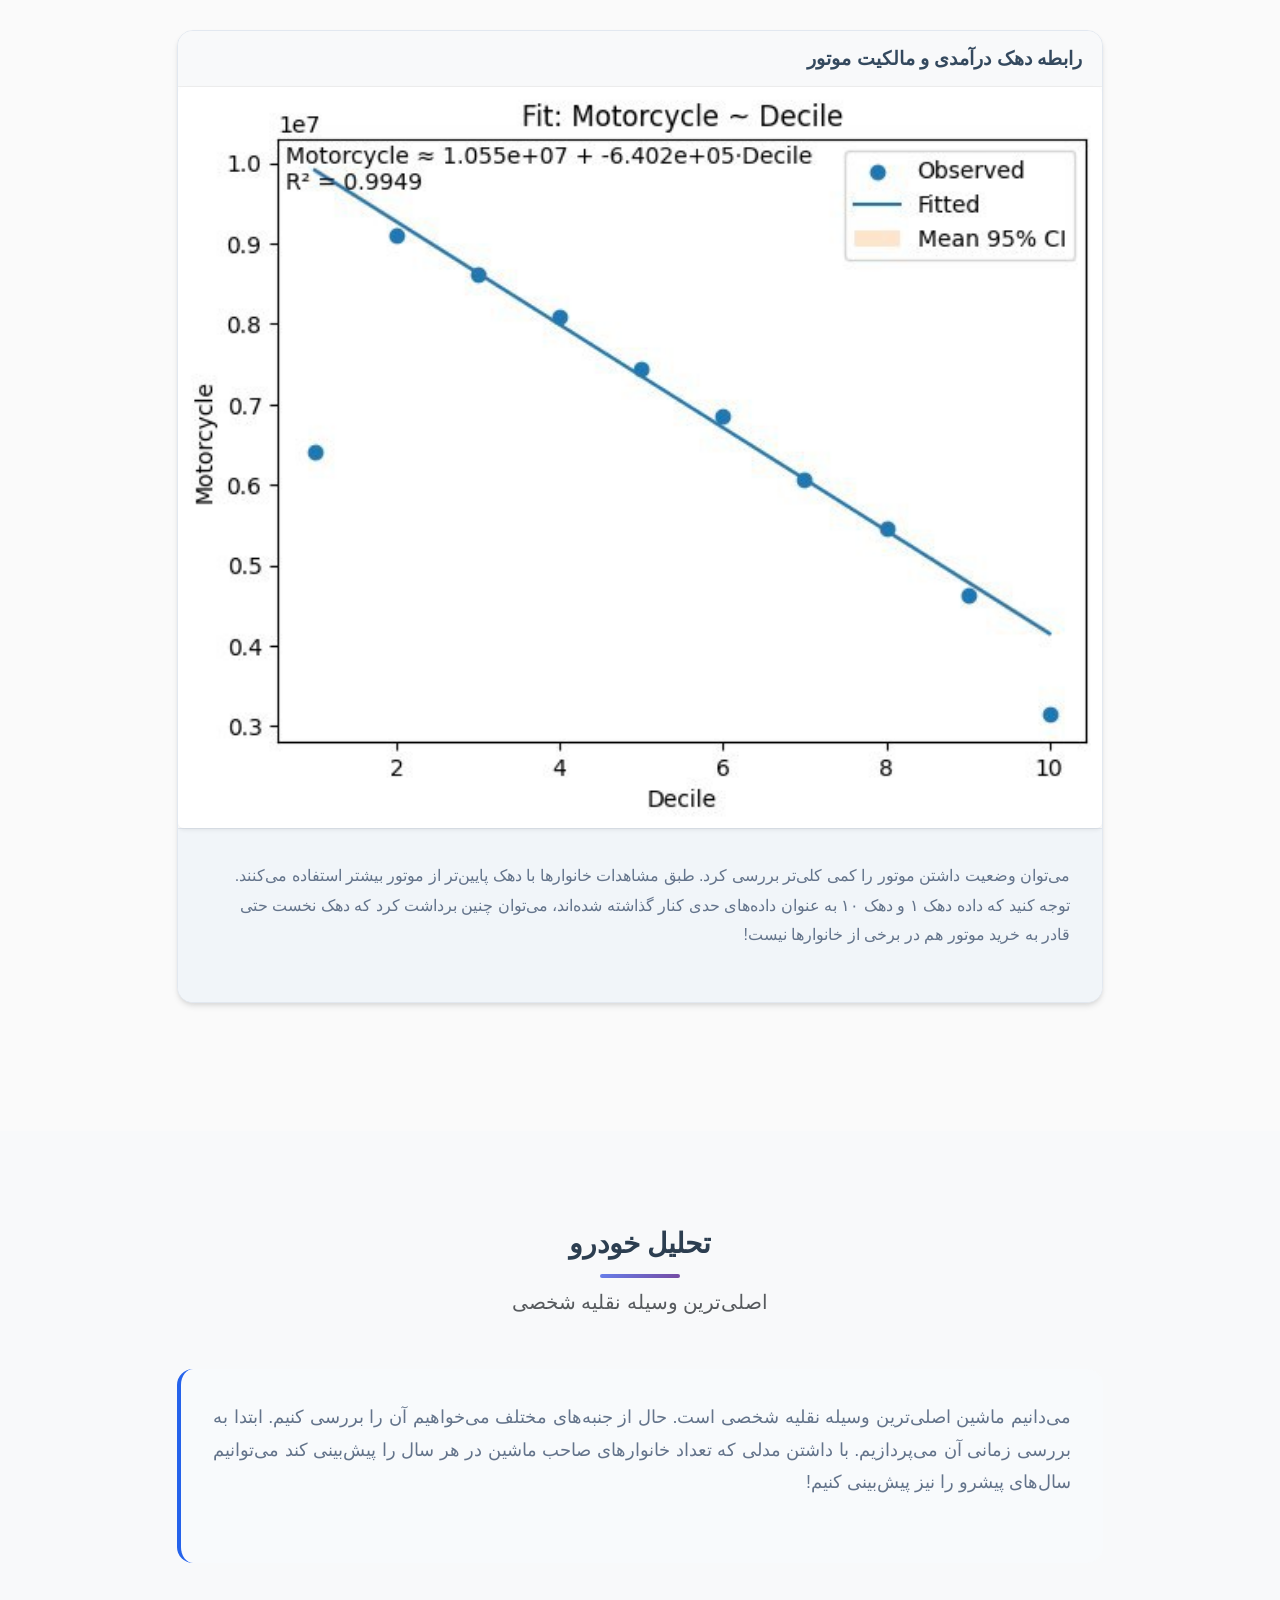
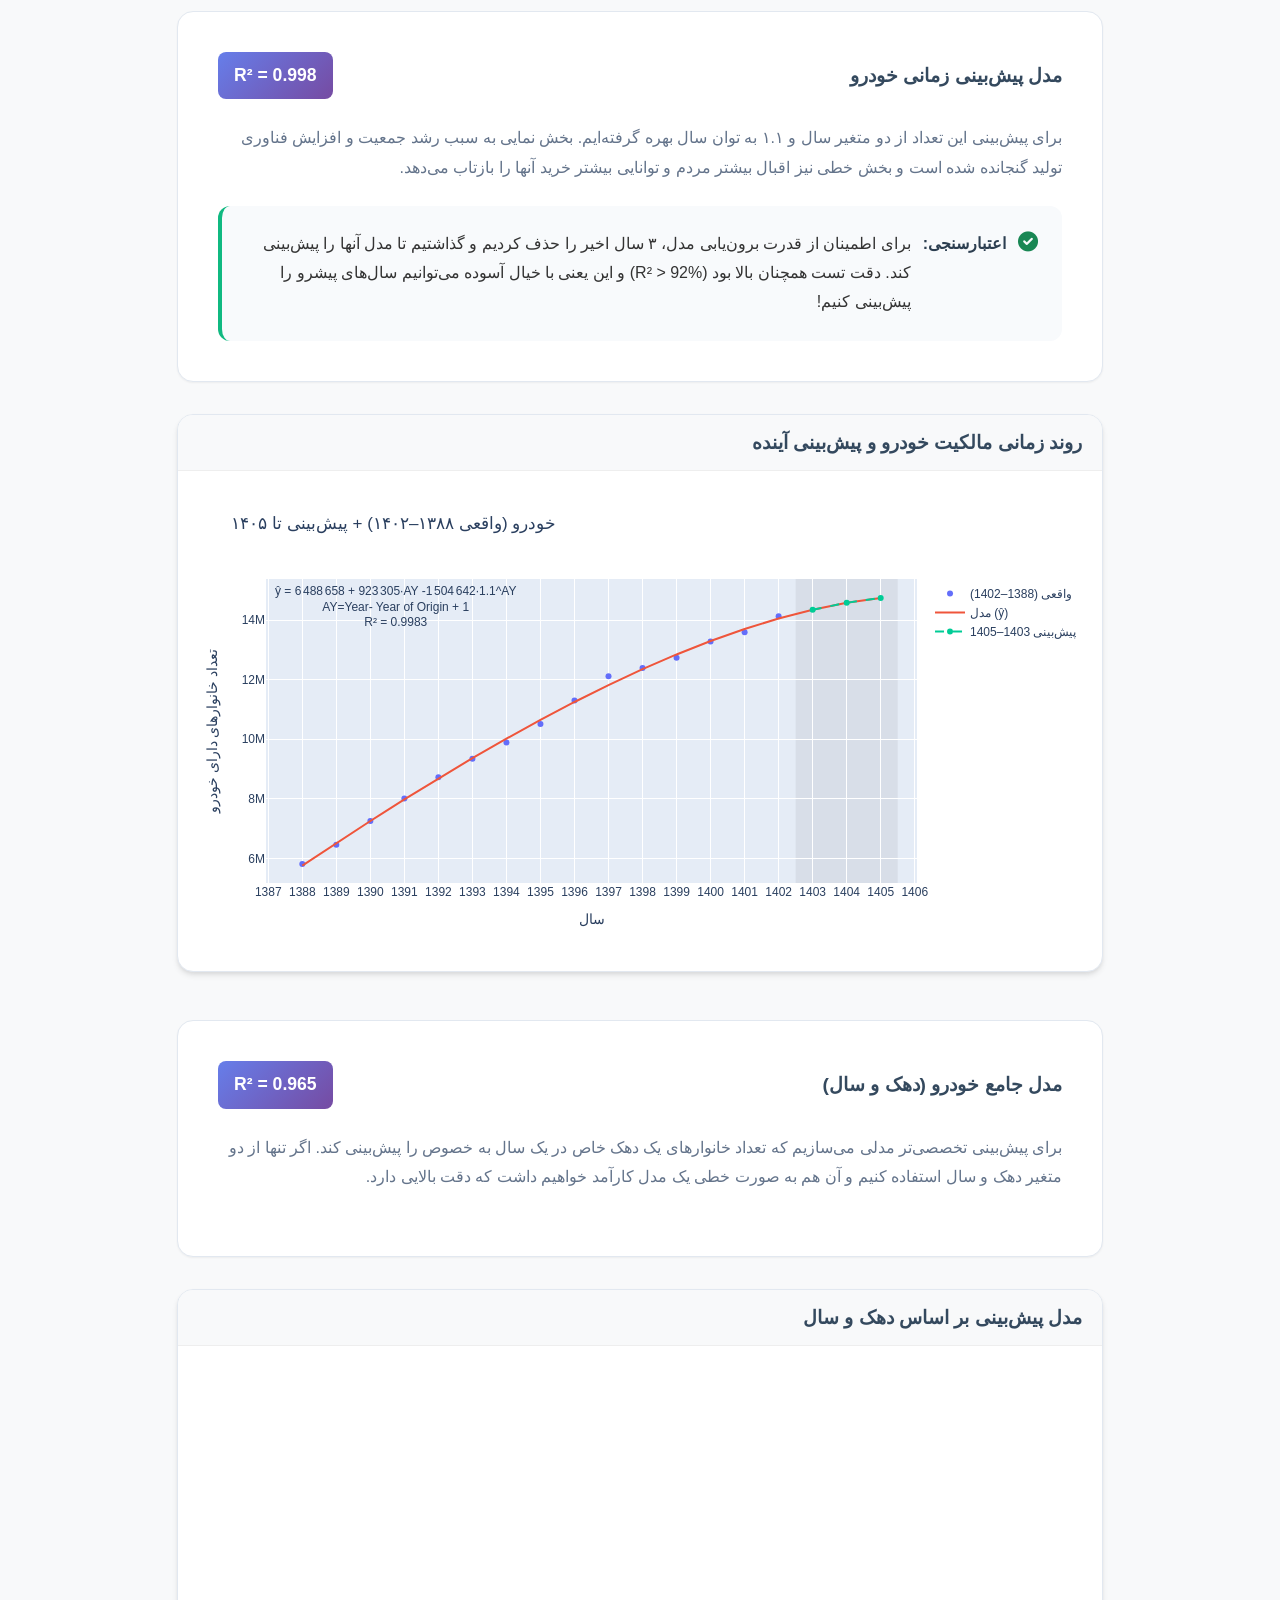
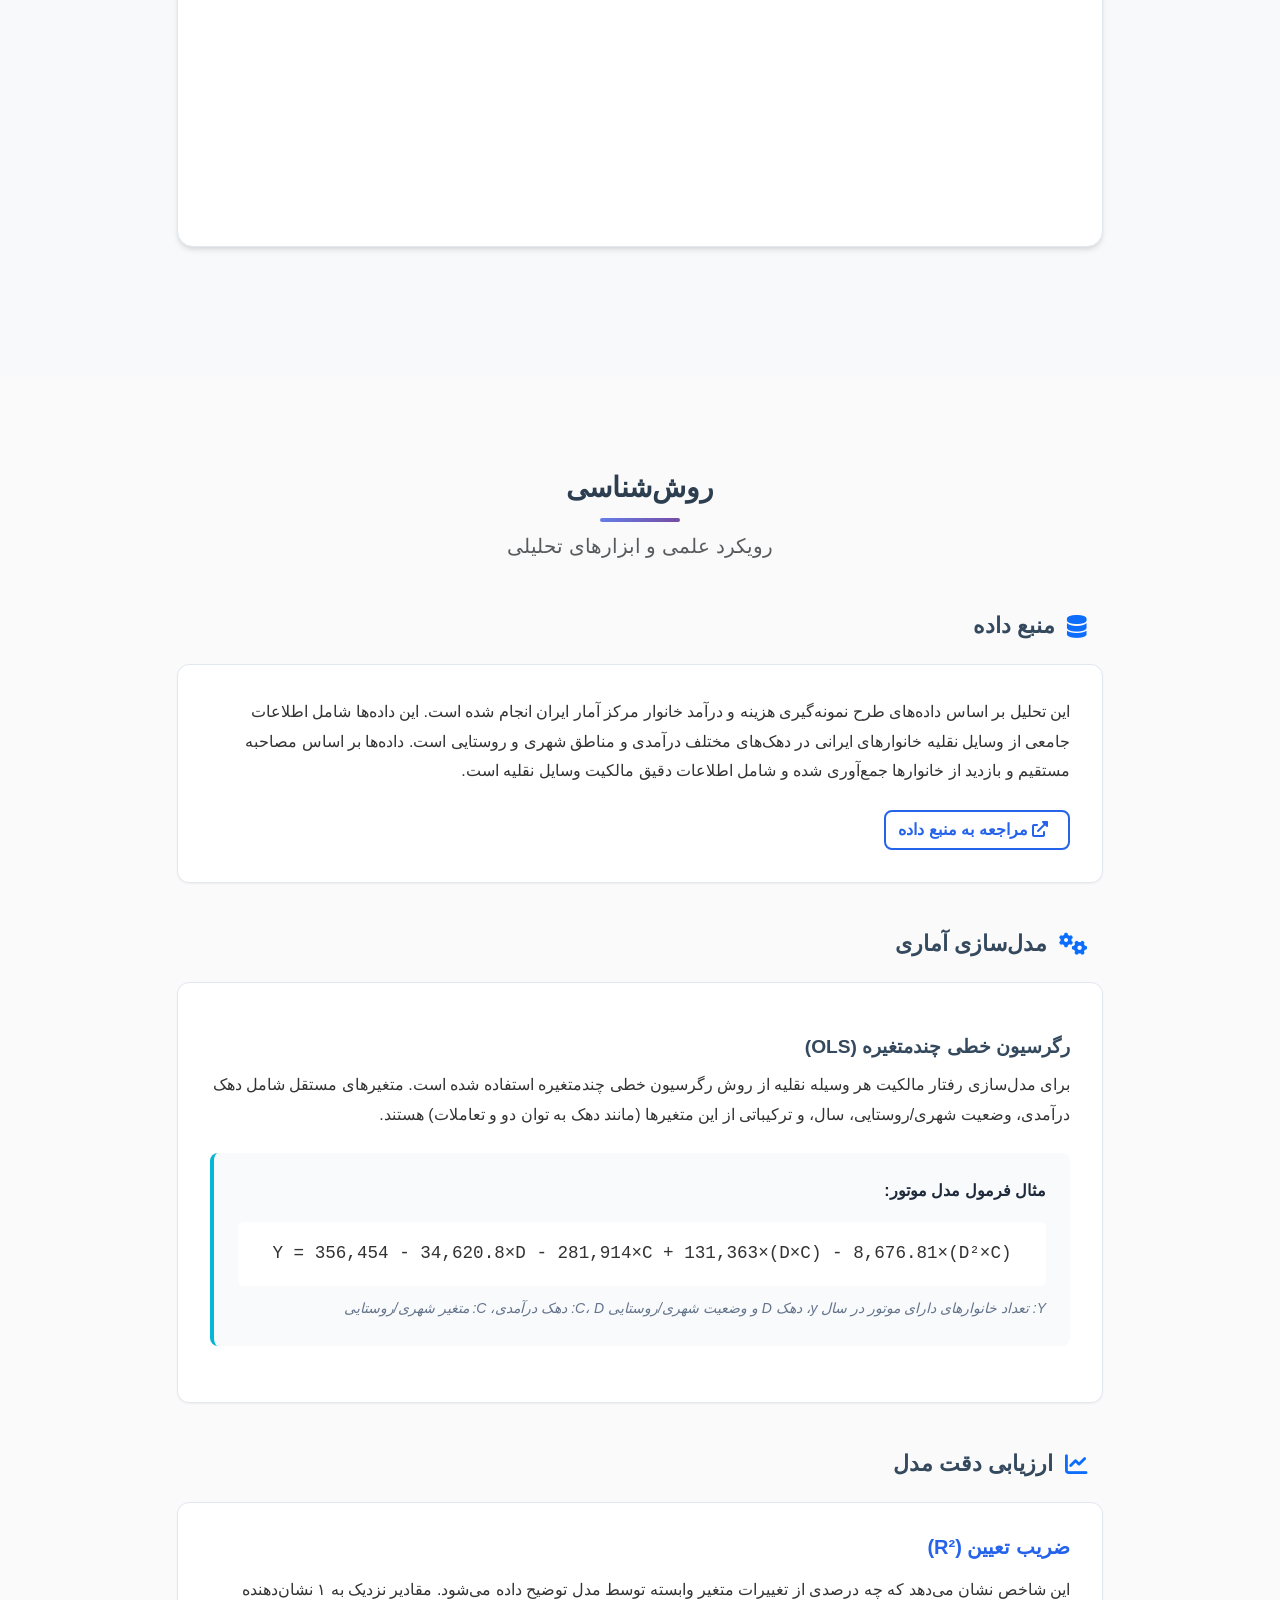
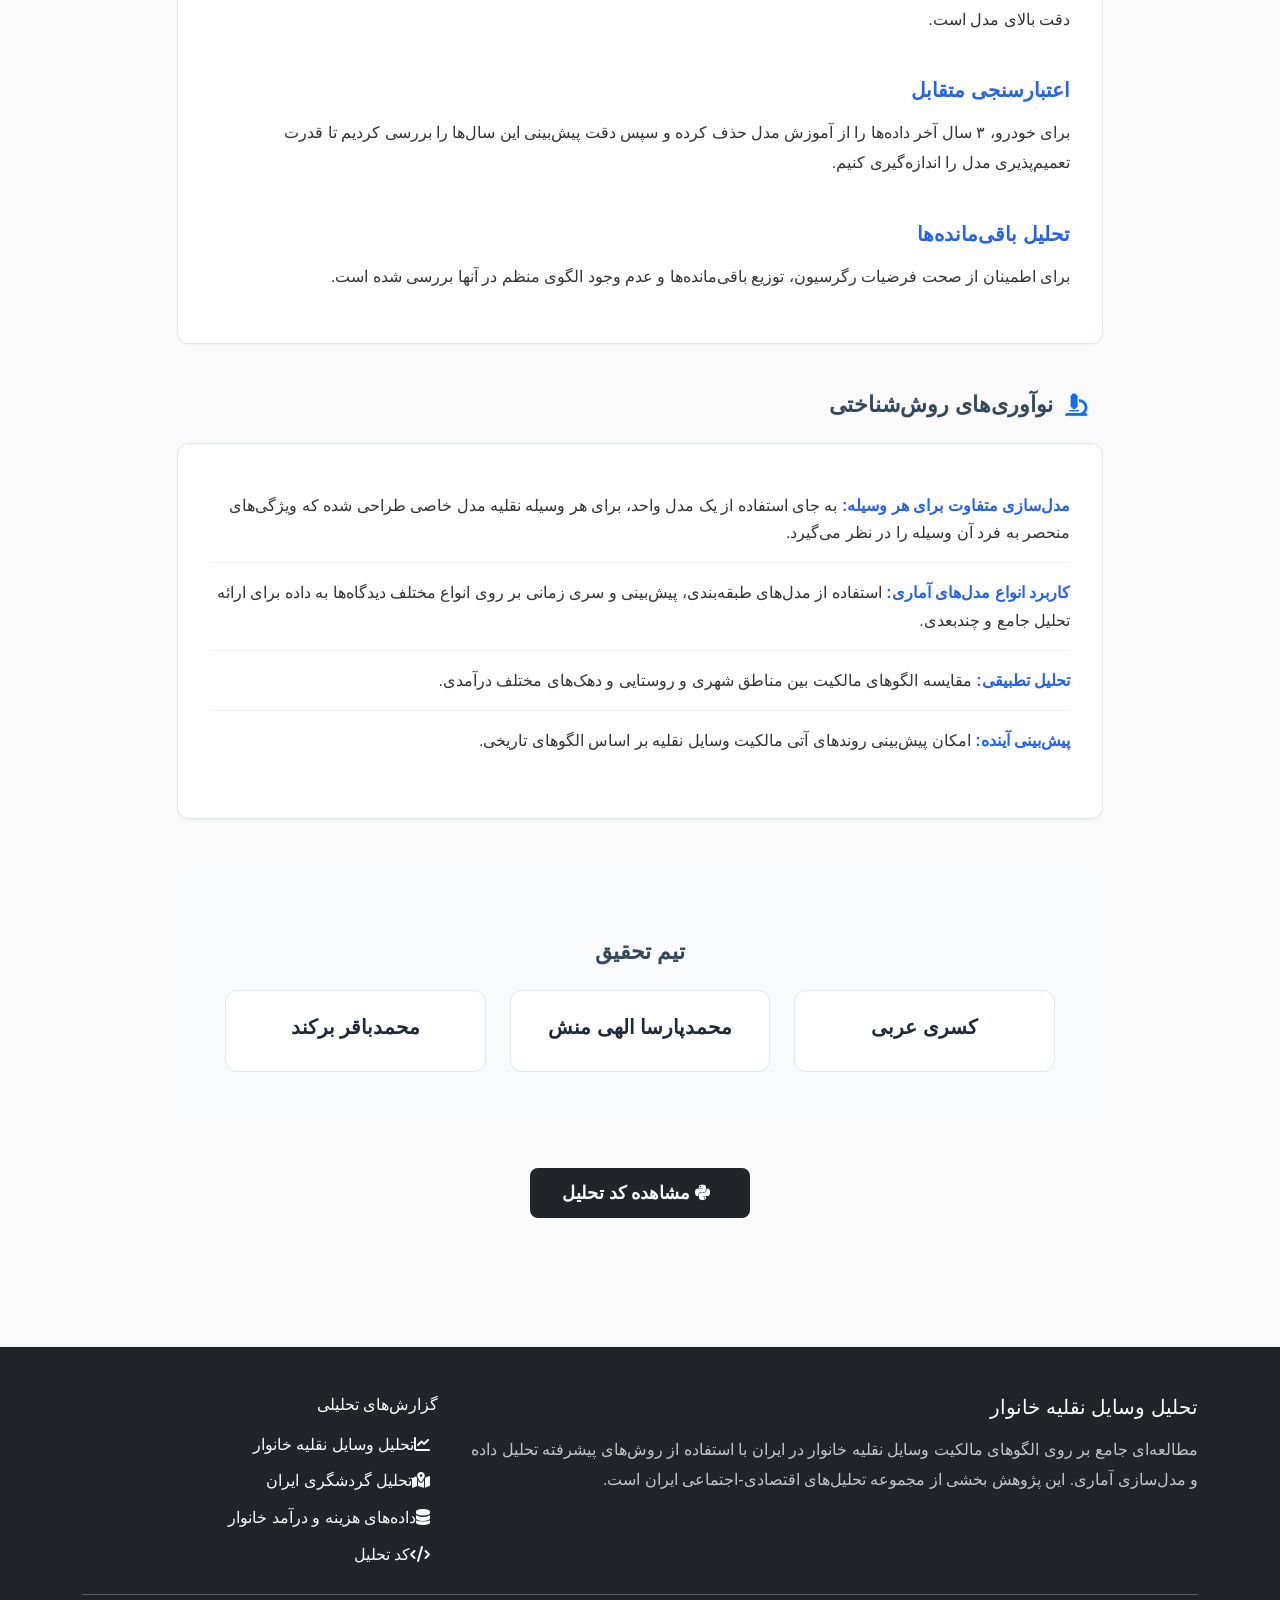
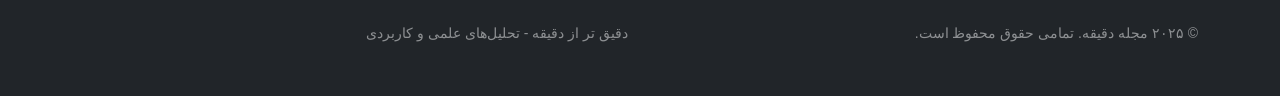
==== commit a0337312: "fixes pt1." ====
--- a/index.html
+++ b/index.html
@@ -26,6 +26,10 @@
       backdrop-filter: blur(20px);
       background-color: rgba(255, 255, 255, 0.95) !important;
     }
+    /* Method section title spacing */
+    .method-section-title i {
+      margin-left: 0.75rem;
+    }
   </style>
   <style>
     * {
@@ -36,12 +40,12 @@
       color: #333;
       line-height: 1.8;
     }
-    /* .sticky-header {
+    .sticky-header {
       position: sticky;
       top: 0;
       z-index: 1000;
       box-shadow: 0 4px 6px -1px rgba(0,0,0,0.1);
-    } */
+    }
     .team-names {
       text-align: left;
       font-size: 1.0rem;
@@ -359,21 +363,31 @@
   </style>
 </head>
 <body>
+  <!-- Header -->
+  <header class="bg-primary text-white py-4 mb-5 sticky-header">
+    <div class="container d-flex align-items-center justify-content-between" dir="rtl">
+      <div class="d-flex align-items-center">
+        <div class="logo-placeholder me-4">
+          <img src="logo.jpeg" alt="logo" class="img-fluid" style="max-height:100px;">
+        </div>
+        <div class="me-3">
+          <h1 class="h2 mb-0">مجله تحلیلی ثانیه</h1>
+          <p class="lead mb-0">دقیق‌تر از دقیقه</p>
+        </div>
+      </div>
+      <div class="team-names" dir="ltr">
+        <div>کسری عربی</div>
+        <div>محمدپارسا الهی منش</div>
+        <div>محمدباقر برکند</div>
+      </div>
+    </div>
+  </header>
+
   <!-- Navigation -->
-  <nav class="navbar navbar-expand-lg navbar-light fixed-top bg-white shadow-sm" style="backdrop-filter: blur(10px);">
+  <nav class="navbar navbar-expand-lg navbar-light bg-white shadow-sm sticky-top">
     <div class="container">
-      <a class="navbar-brand d-flex align-items-center" href="#hero">
-        <img src="logo.jpeg" alt="Logo" height="40" class="me-3">
-        <div>
-          <h5 class="mb-0 fw-bold text-primary">تحلیل وسایل نقلیه خانوار</h5>
-          <small class="text-muted">مطالعه جامع مالکیت خودرو در ایران</small>
-        </div>
-      </a>
-      <button class="navbar-toggler" type="button" data-bs-toggle="collapse" data-bs-target="#navbarNav">
-        <span class="navbar-toggler-icon"></span>
-      </button>
       <div class="collapse navbar-collapse" id="navbarNav">
-        <ul class="navbar-nav ms-auto">
+        <ul class="navbar-nav mx-auto">
           <li class="nav-item"><a class="nav-link" href="#executive-summary">خلاصه اجرایی</a></li>
           <li class="nav-item"><a class="nav-link" href="#overview">نمای کلی</a></li>
           <li class="nav-item"><a class="nav-link" href="#bicycle-analysis">تحلیل دوچرخه</a></li>
@@ -386,9 +400,9 @@
   </nav>
 
   <!-- Hero Section -->
-  <section id="hero" class="hero-section">
+  <section id="hero" class="hero-section" style="padding-top: 2rem;">
     <div class="container">
-      <div class="row align-items-center min-vh-100">
+      <div class="row align-items-center" style="min-height: 70vh;">
         <div class="col-lg-8 mx-auto text-center">
           <h1 class="display-3 fw-bold mb-4 gradient-text">تحلیل وسایل نقلیه خانوار</h1>
           <h2 class="h3 text-muted mb-4">مدل‌سازی پیشرفته مالکیت خودرو در ایران</h2>
@@ -402,7 +416,7 @@
                 <div class="metadata-card">
                   <i class="fas fa-database text-primary mb-2"></i>
                   <h6 class="fw-bold">منبع داده</h6>
-                  <small>بودجه خانوار ایران</small>
+                  <small>طرح نمونه‌گیری هزینه و درآمد خانوار</small>
                 </div>
               </div>
               <div class="col-md-3">
@@ -416,7 +430,7 @@
                 <div class="metadata-card">
                   <i class="fas fa-calendar text-primary mb-2"></i>
                   <h6 class="fw-bold">بازه زمانی</h6>
-                  <small>۱۳۹۰-۱۴۰۰</small>
+                  <small>۱۳۸۰-۱۴۰۲</small>
                 </div>
               </div>
               <div class="col-md-3">
@@ -502,30 +516,6 @@
               </div>
             </div>
           </div>
-          
-          <div class="key-findings mt-5">
-            <h3 class="h4 fw-bold mb-4 text-center">نتایج کلیدی مدل‌سازی</h3>
-            <div class="row">
-              <div class="col-md-4 text-center">
-                <div class="metric-card">
-                  <div class="metric-value text-primary">R² = 0.968</div>
-                  <div class="metric-label">دقت مدل دوچرخه</div>
-                </div>
-              </div>
-              <div class="col-md-4 text-center">
-                <div class="metric-card">
-                  <div class="metric-value text-success">R² = 0.903</div>
-                  <div class="metric-label">دقت مدل موتور</div>
-                </div>
-              </div>
-              <div class="col-md-4 text-center">
-                <div class="metric-card">
-                  <div class="metric-value text-info">R² = 0.998</div>
-                  <div class="metric-label">دقت مدل خودرو</div>
-                </div>
-              </div>
-            </div>
-          </div>
         </div>
       </div>
     </div>
@@ -544,7 +534,7 @@
           <div class="analysis-content">
             <p class="analysis-paragraph">
               قبل از بررسی متخصصانه هر وسیله، نگاهی به کلیات داده‌ها می‌اندازیم. 
-              این تحلیل بر اساس داده‌های بودجه خانوار ایران و با تمرکز بر وسیله نقلیه ممتاز خانوار انجام شده است.
+              این تحلیل بر اساس داده‌های طرح نمونه‌گیری هزینه و درآمد خانوار مرکز آمار ایران و با تمرکز بر وسیله نقلیه ممتاز خانوار انجام شده است.
             </p>
             
             <div class="visualization-container">
@@ -627,7 +617,7 @@
                 </div>
                 <div class="model-description">
                   <p>
-                    با استفاده از دو پارامتر نزدیک هم دهک و مجذور دهک برای افراد شهری و گرنه صفر در هر دو مورد 
+                    با استفاده از دو پارامتر نزدیک هم دهک و مجذور دهک برای افراد شهری (و صفر برای روستاییان) در هر دو مورد 
                     با خطای ناچیز می‌توانیم پیش‌بینی کنیم که چند خانوار از هر دهک و با وضعیت خاص شهری/روستایی 
                     دارای دوچرخه هستند.
                   </p>
@@ -659,8 +649,8 @@
                   </div>
                   <div class="col-md-4">
                     <div class="stat-item">
-                      <div class="stat-value">3</div>
-                      <div class="stat-label">متغیرهای پیش‌بین</div>
+                      <div class="stat-value">2</div>
+                      <div class="stat-label">متغیرهای مستقل</div>
                     </div>
                   </div>
                   <div class="col-md-4">
@@ -700,7 +690,7 @@
               <div class="model-card">
                 <div class="model-header">
                   <h4 class="model-title">مدل جامع موتور</h4>
-                  <div class="model-accuracy">R² = 0.903</div>
+                  <div class="model-accuracy">R² = 0.92</div>
                 </div>
                 <div class="model-description">
                   <p>
@@ -887,9 +877,10 @@
               </h3>
               <div class="method-card">
                 <p>
-                  این تحلیل بر اساس داده‌های بودجه خانوار ایران انجام شده است. 
+                  این تحلیل بر اساس داده‌های طرح نمونه‌گیری هزینه و درآمد خانوار مرکز آمار ایران انجام شده است. 
                   این داده‌ها شامل اطلاعات جامعی از وسایل نقلیه خانوارهای ایرانی در دهک‌های مختلف درآمدی 
-                  و مناطق شهری و روستایی است.
+                  و مناطق شهری و روستایی است. داده‌ها بر اساس مصاحبه مستقیم و بازدید از خانوارها جمع‌آوری شده 
+                  و شامل اطلاعات دقیق مالکیت وسایل نقلیه است.
                 </p>
                 <div class="data-source-link">
                   <a href="https://iran-open-data.github.io/HBSIR/" target="_blank" class="btn btn-outline-primary">
@@ -918,7 +909,7 @@
                     Y = 356,454 - 34,620.8×D - 281,914×C + 131,363×(D×C) - 8,676.81×(D²×C)
                   </div>
                   <div class="formula-vars">
-                    <small>Y: تعداد خانوارهای دارای موتور، D: دهک درآمدی، C: متغیر شهری/روستایی</small>
+                    <small>Y: تعداد خانوارهای دارای موتور در سال y، دهک D و وضعیت شهری/روستایی C، D: دهک درآمدی، C: متغیر شهری/روستایی</small>
                   </div>
                 </div>
               </div>
@@ -971,8 +962,9 @@
                     ویژگی‌های منحصر به فرد آن وسیله را در نظر می‌گیرد.
                   </li>
                   <li>
-                    <strong>در نظر گیری تعاملات پیچیده:</strong> 
-                    تعامل بین دهک درآمدی و محل سکونت (شهر/روستا) به صورت جداگانه مدل‌سازی شده است.
+                    <strong>کاربرد انواع مدل‌های آماری:</strong> 
+                    استفاده از مدل‌های طبقه‌بندی، پیش‌بینی و سری زمانی بر روی انواع مختلف دیدگاه‌ها به داده 
+                    برای ارائه تحلیل جامع و چندبعدی.
                   </li>
                   <li>
                     <strong>تحلیل تطبیقی:</strong> 
@@ -1031,10 +1023,16 @@
           </p>
         </div>
         <div class="col-lg-4 text-lg-end">
-          <h6 class="mb-3">منابع و پیوندها</h6>
+          <h6 class="mb-3">گزارش‌های تحلیلی</h6>
           <div class="footer-links">
+            <a href="#" class="text-light d-block mb-2">
+              <i class="fas fa-chart-line me-2"></i>تحلیل وسایل نقلیه خانوار
+            </a>
+            <a href="#" class="text-light d-block mb-2">
+              <i class="fas fa-map-marked-alt me-2"></i>تحلیل گردشگری ایران
+            </a>
             <a href="https://iran-open-data.github.io/HBSIR/" class="text-light d-block mb-2">
-              <i class="fas fa-database me-2"></i>داده‌های بودجه خانوار
+              <i class="fas fa-database me-2"></i>داده‌های هزینه و درآمد خانوار
             </a>
             <a href="results/main.ipynb" class="text-light d-block">
               <i class="fas fa-code me-2"></i>کد تحلیل
@@ -1046,12 +1044,12 @@
       <div class="row align-items-center">
         <div class="col-md-6">
           <small class="text-light opacity-50">
-            © ۲۰۲۵ تیم تحلیل داده. تمامی حقوق محفوظ است.
+            © ۲۰۲۵ مجله دقیقه. تمامی حقوق محفوظ است.
           </small>
         </div>
         <div class="col-md-6 text-md-end">
           <small class="text-light opacity-50">
-            ساخته شده با علم و دقت برای آینده بهتر
+            دقیق تر از دقیقه - تحلیل‌های علمی و کاربردی
           </small>
         </div>
       </div>
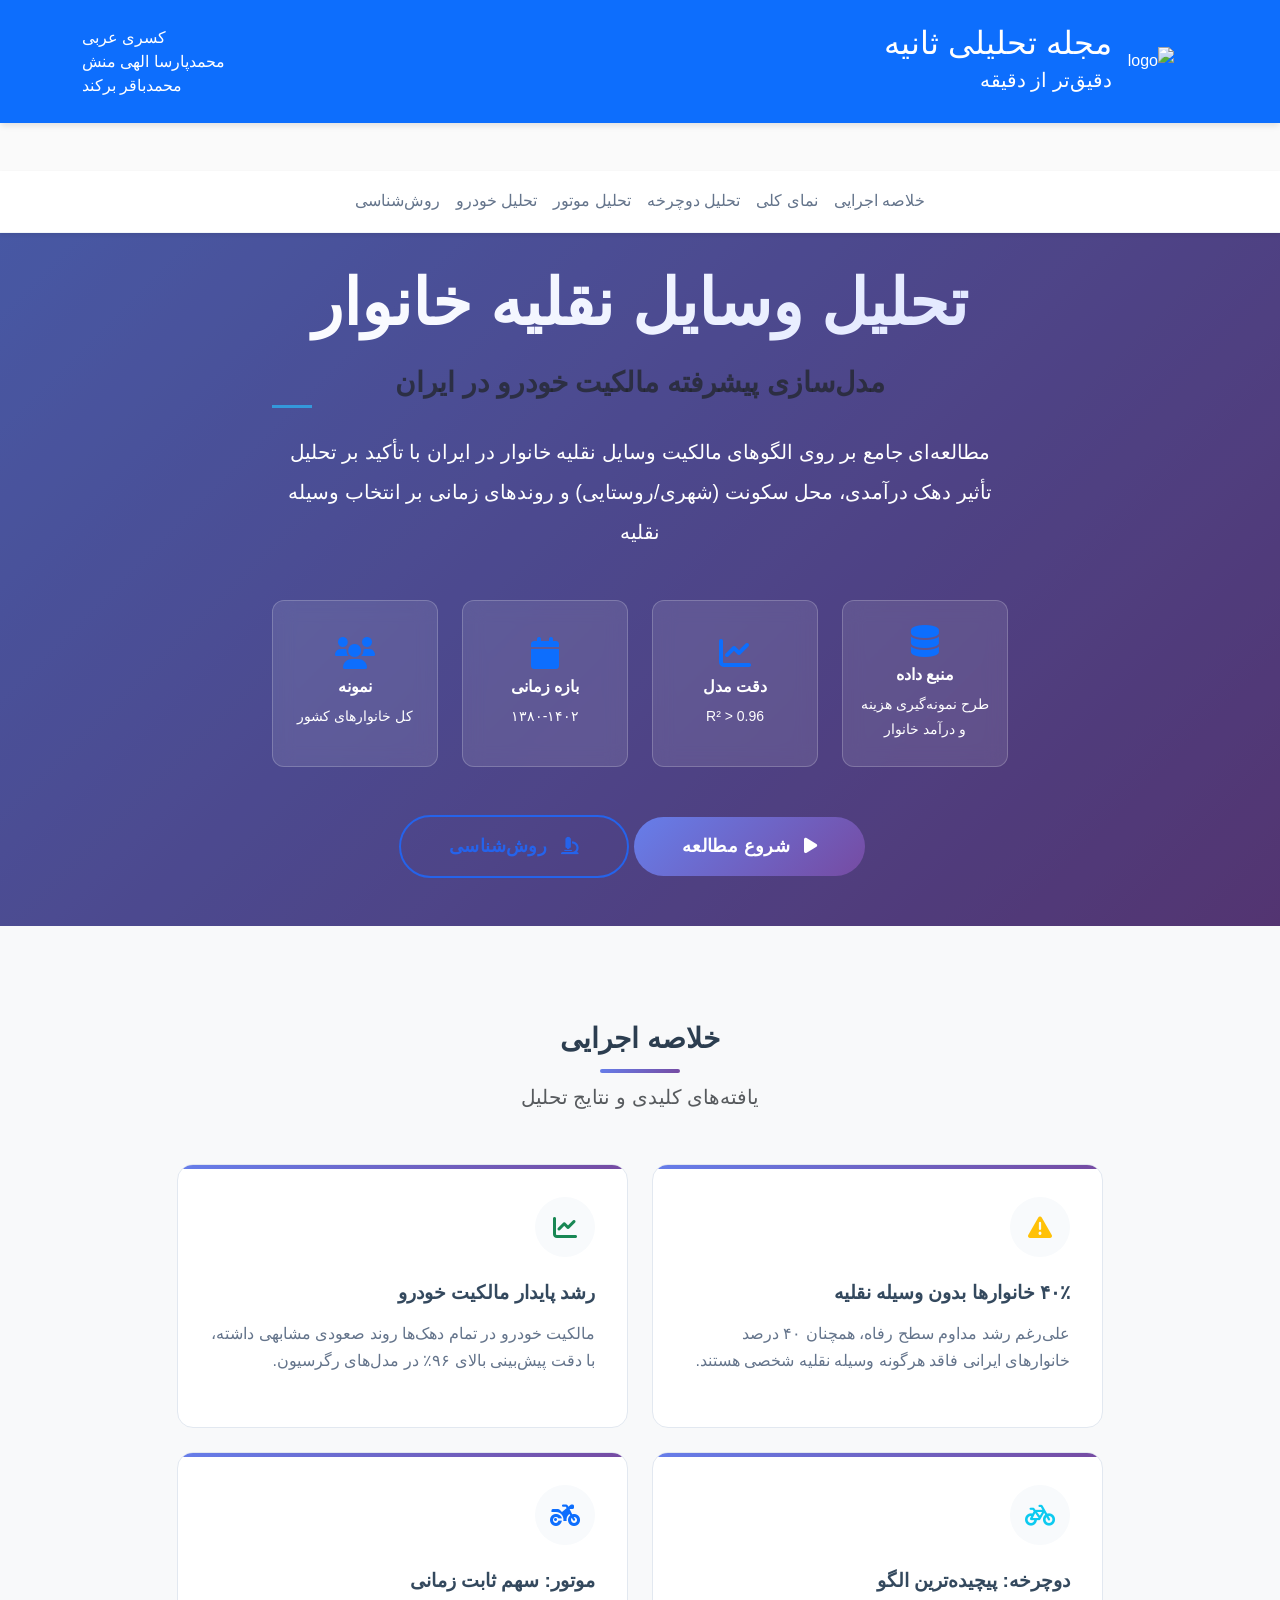
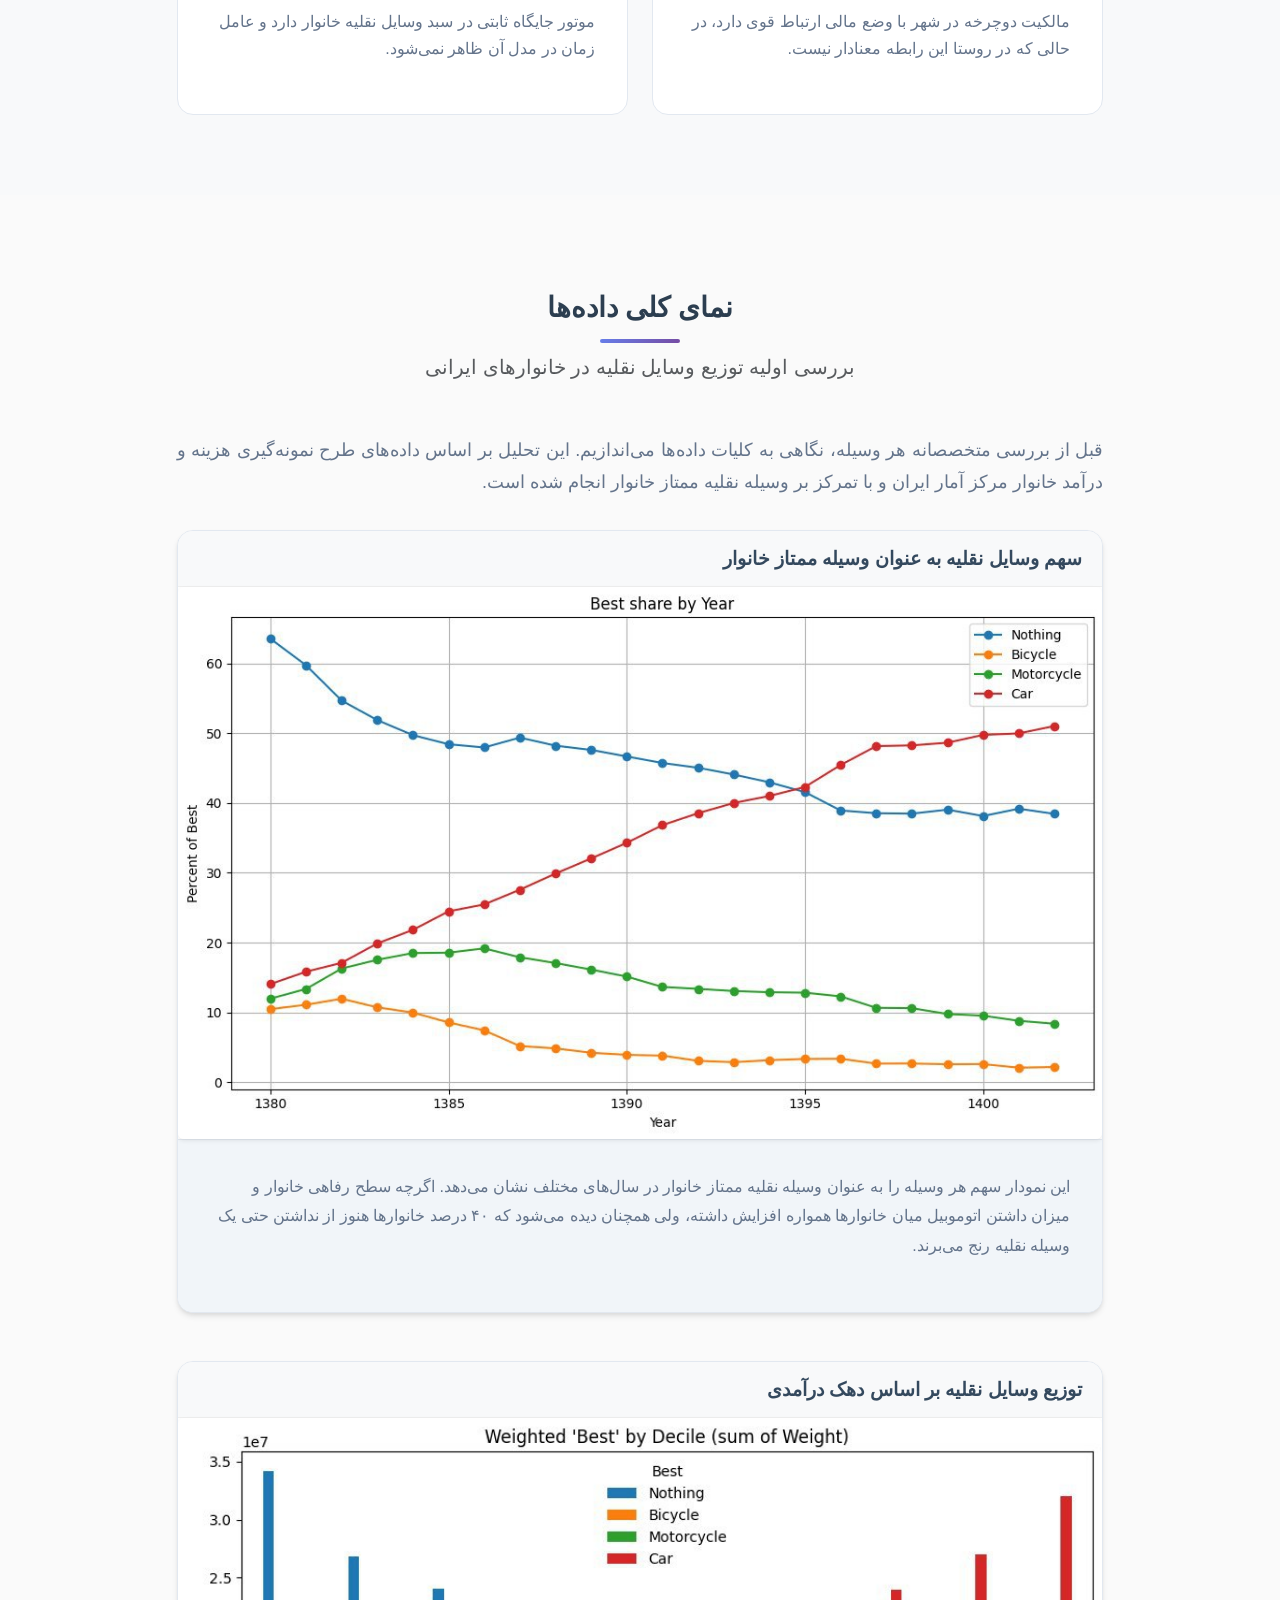
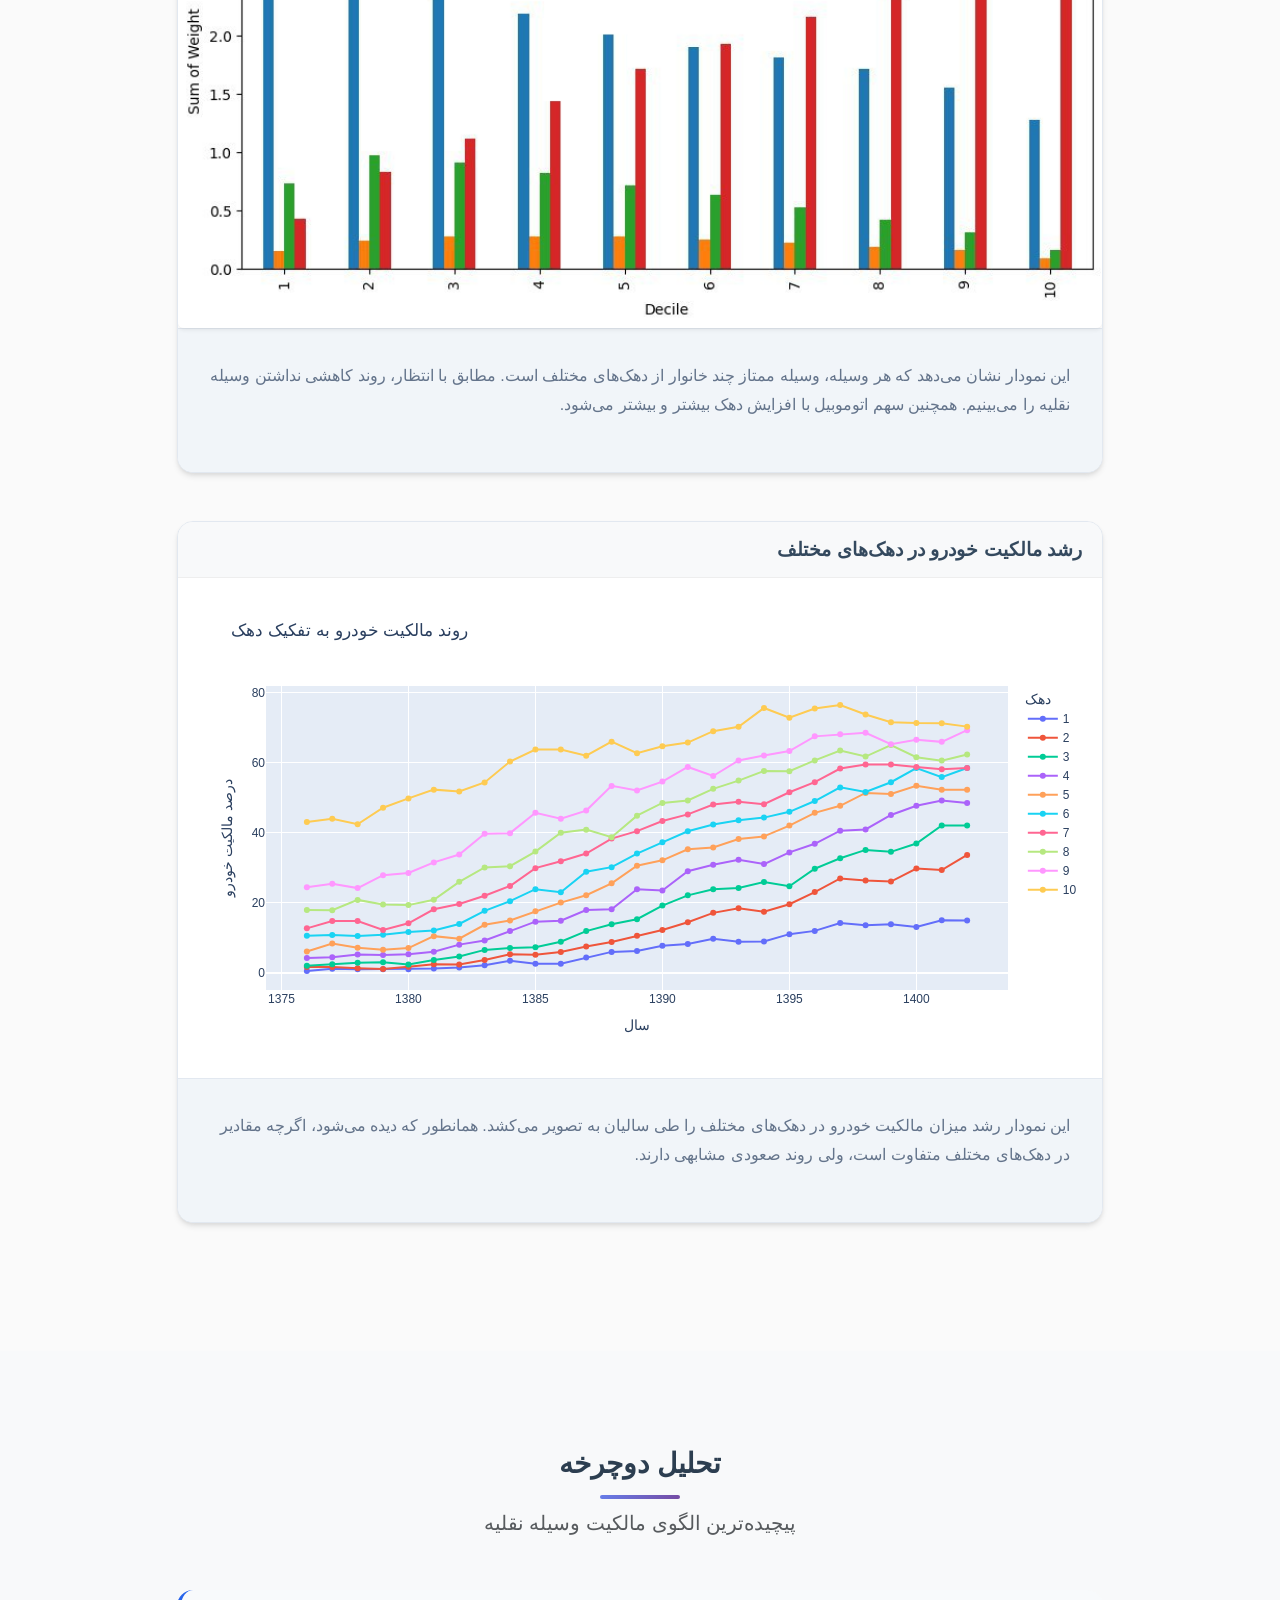
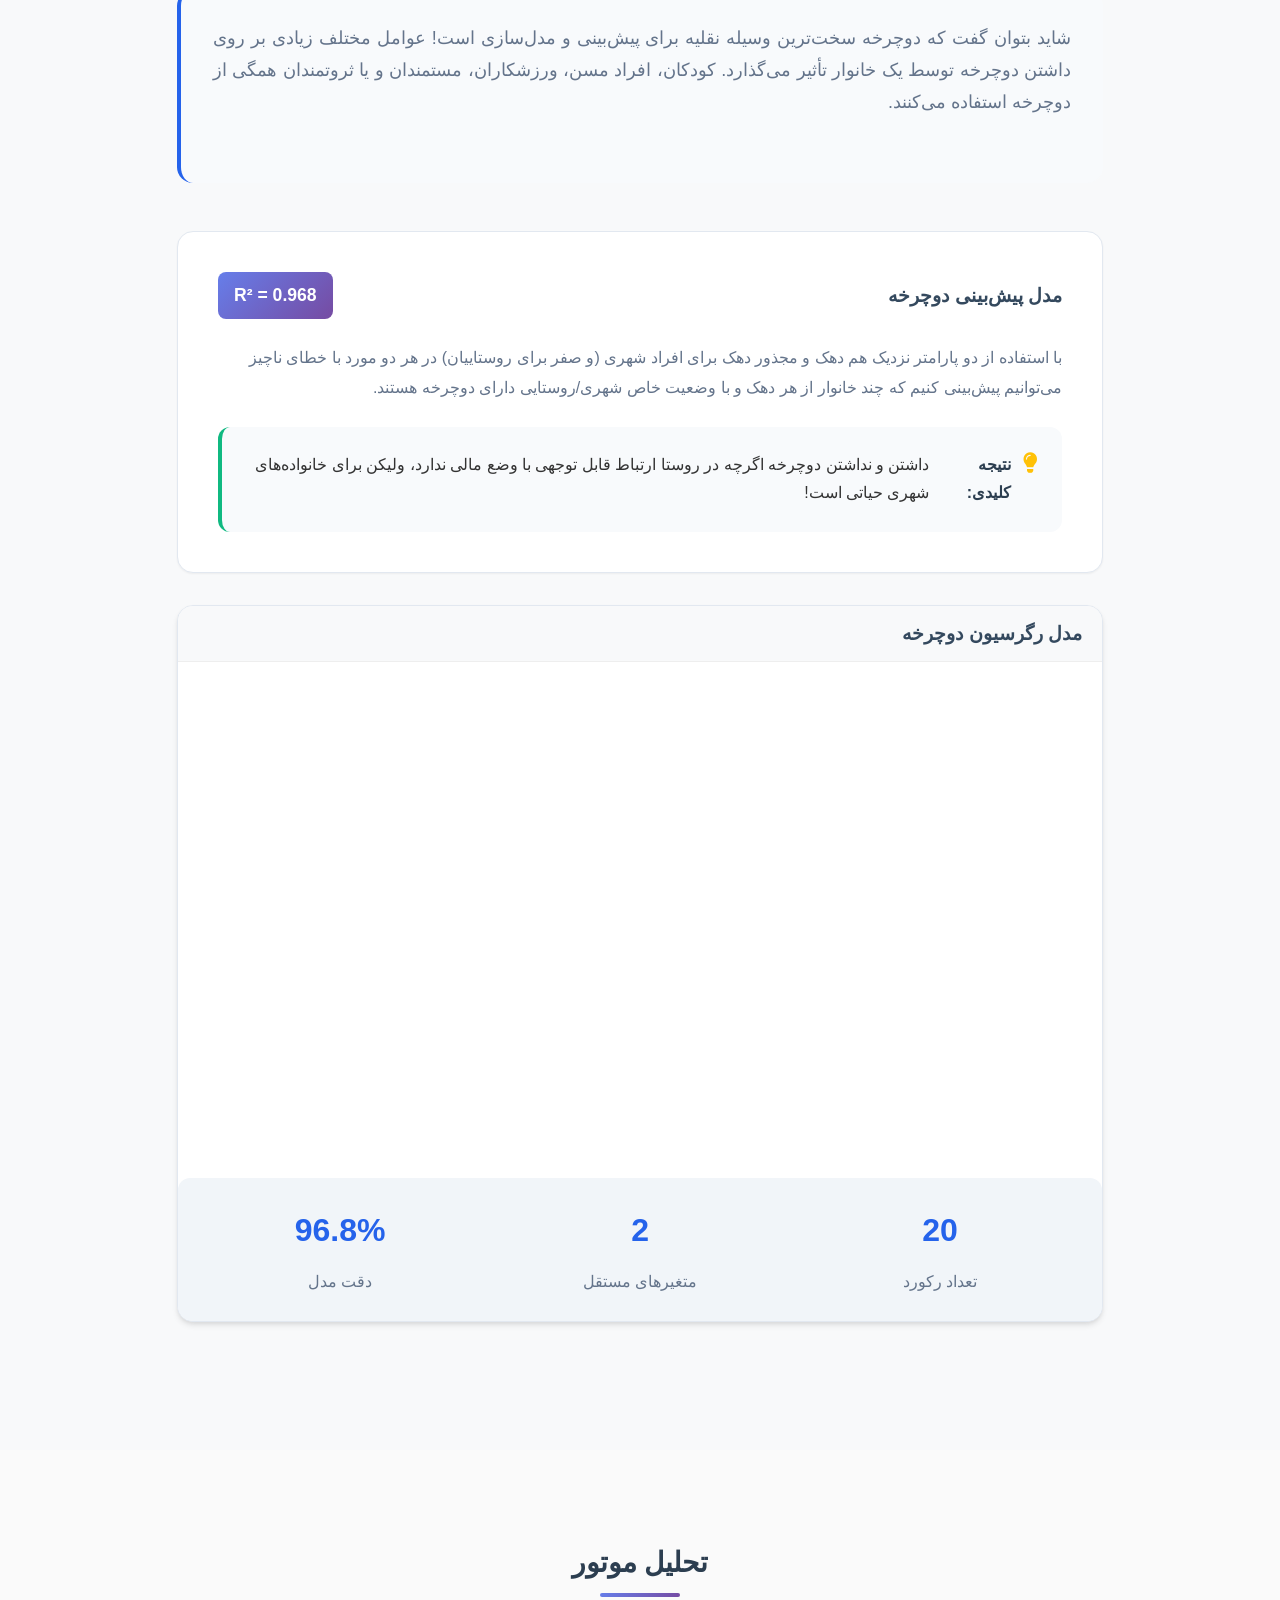
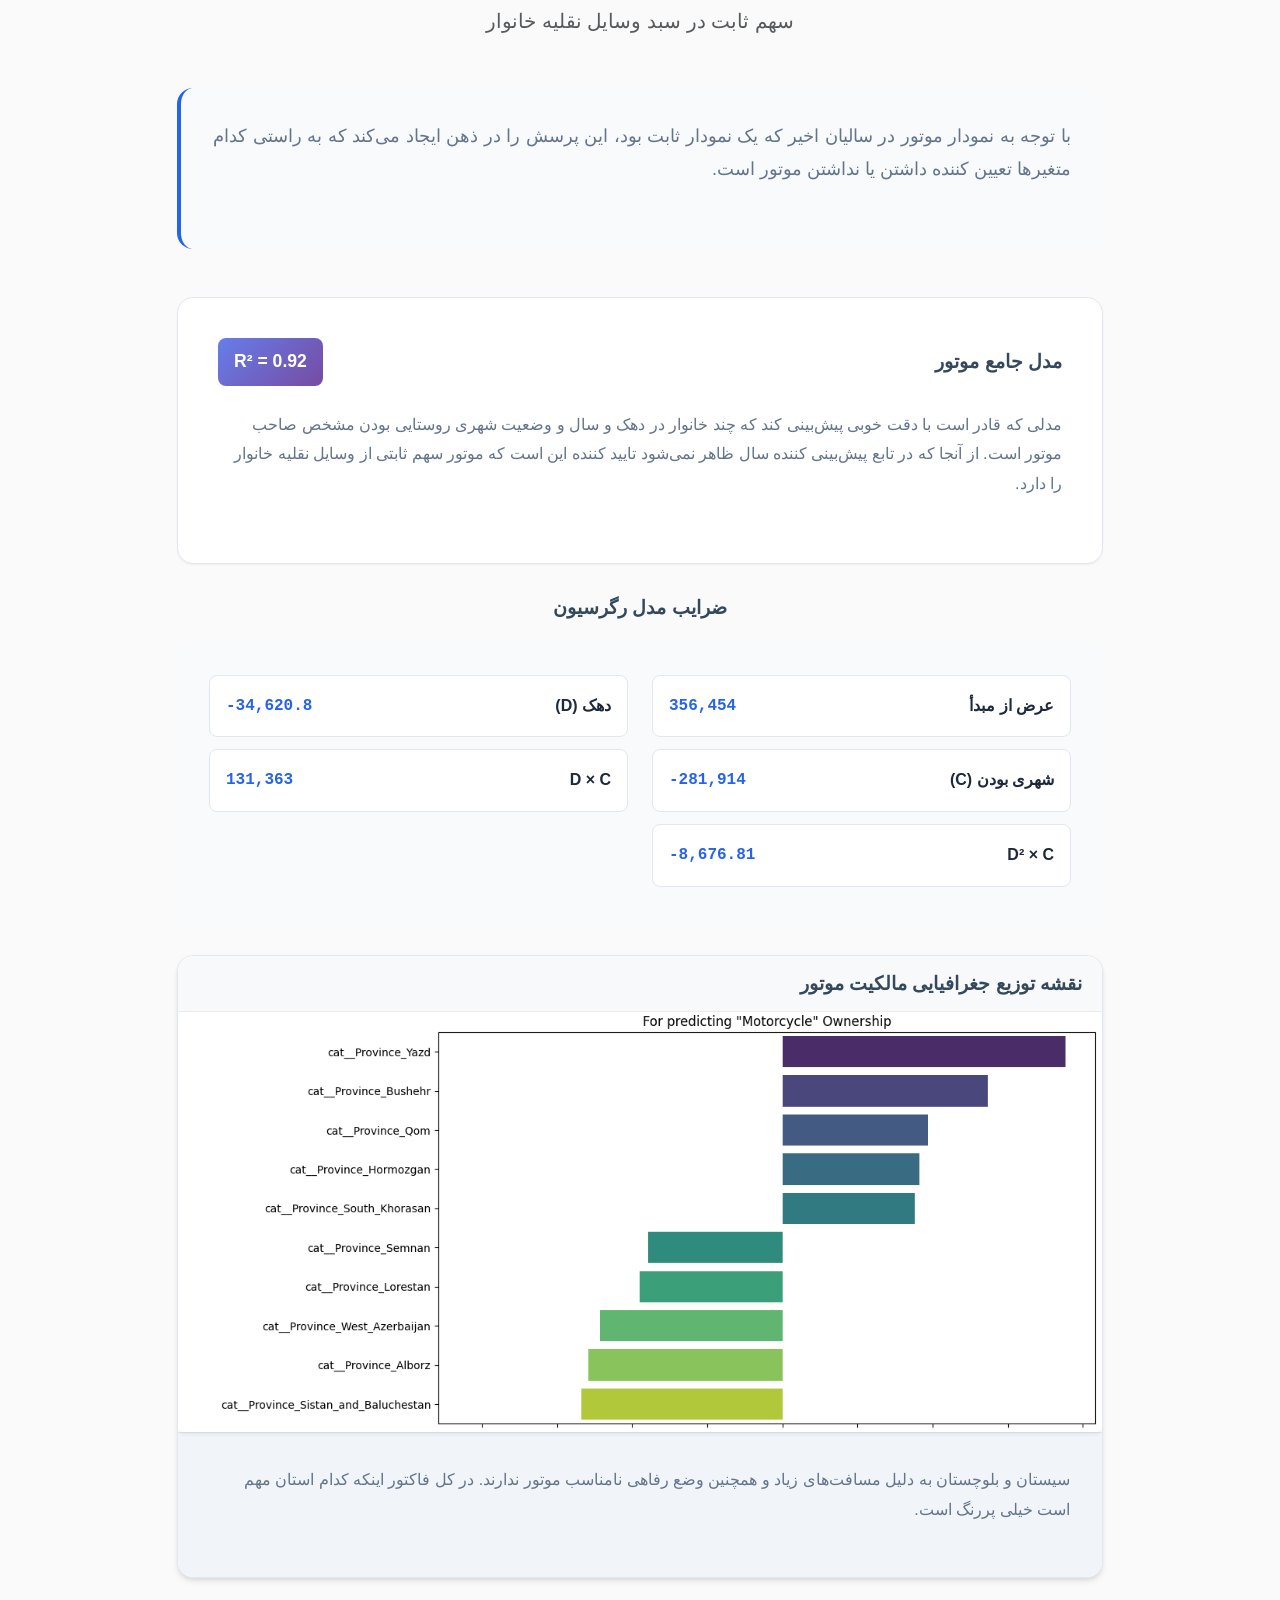
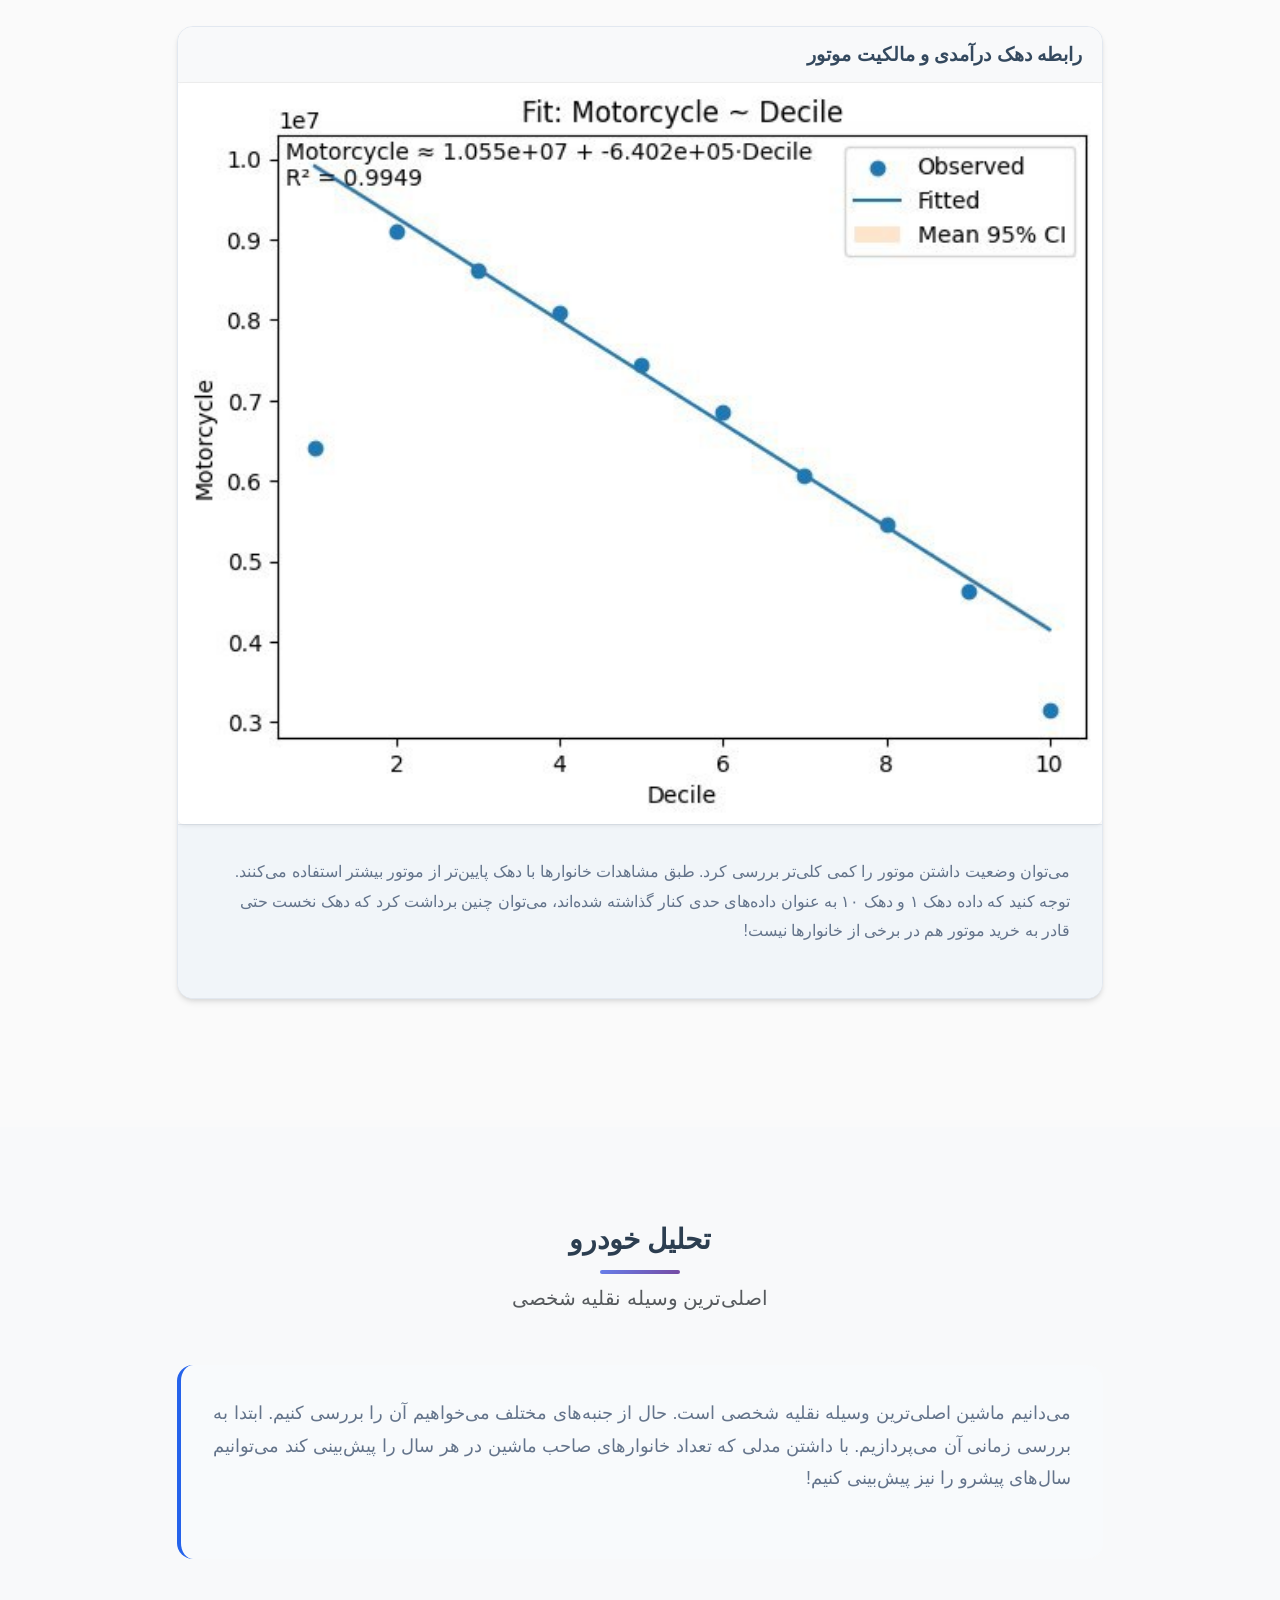
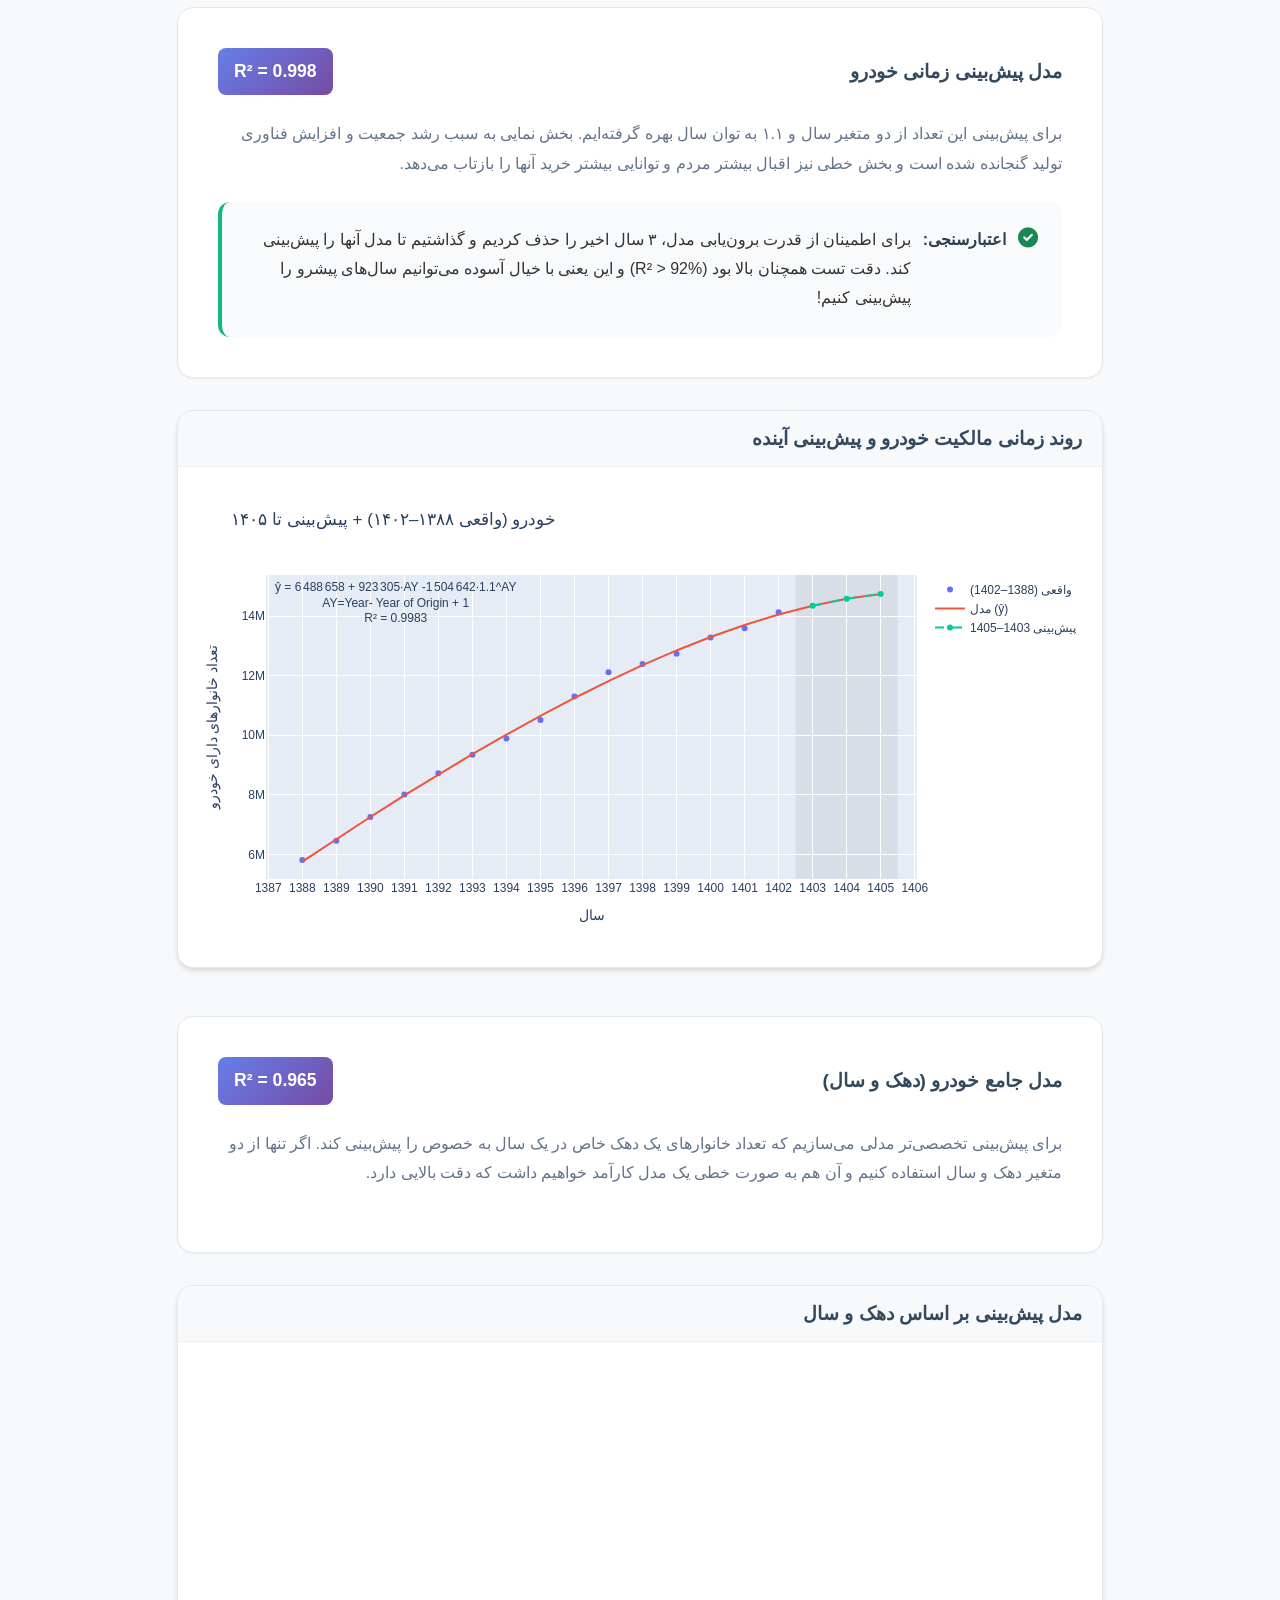
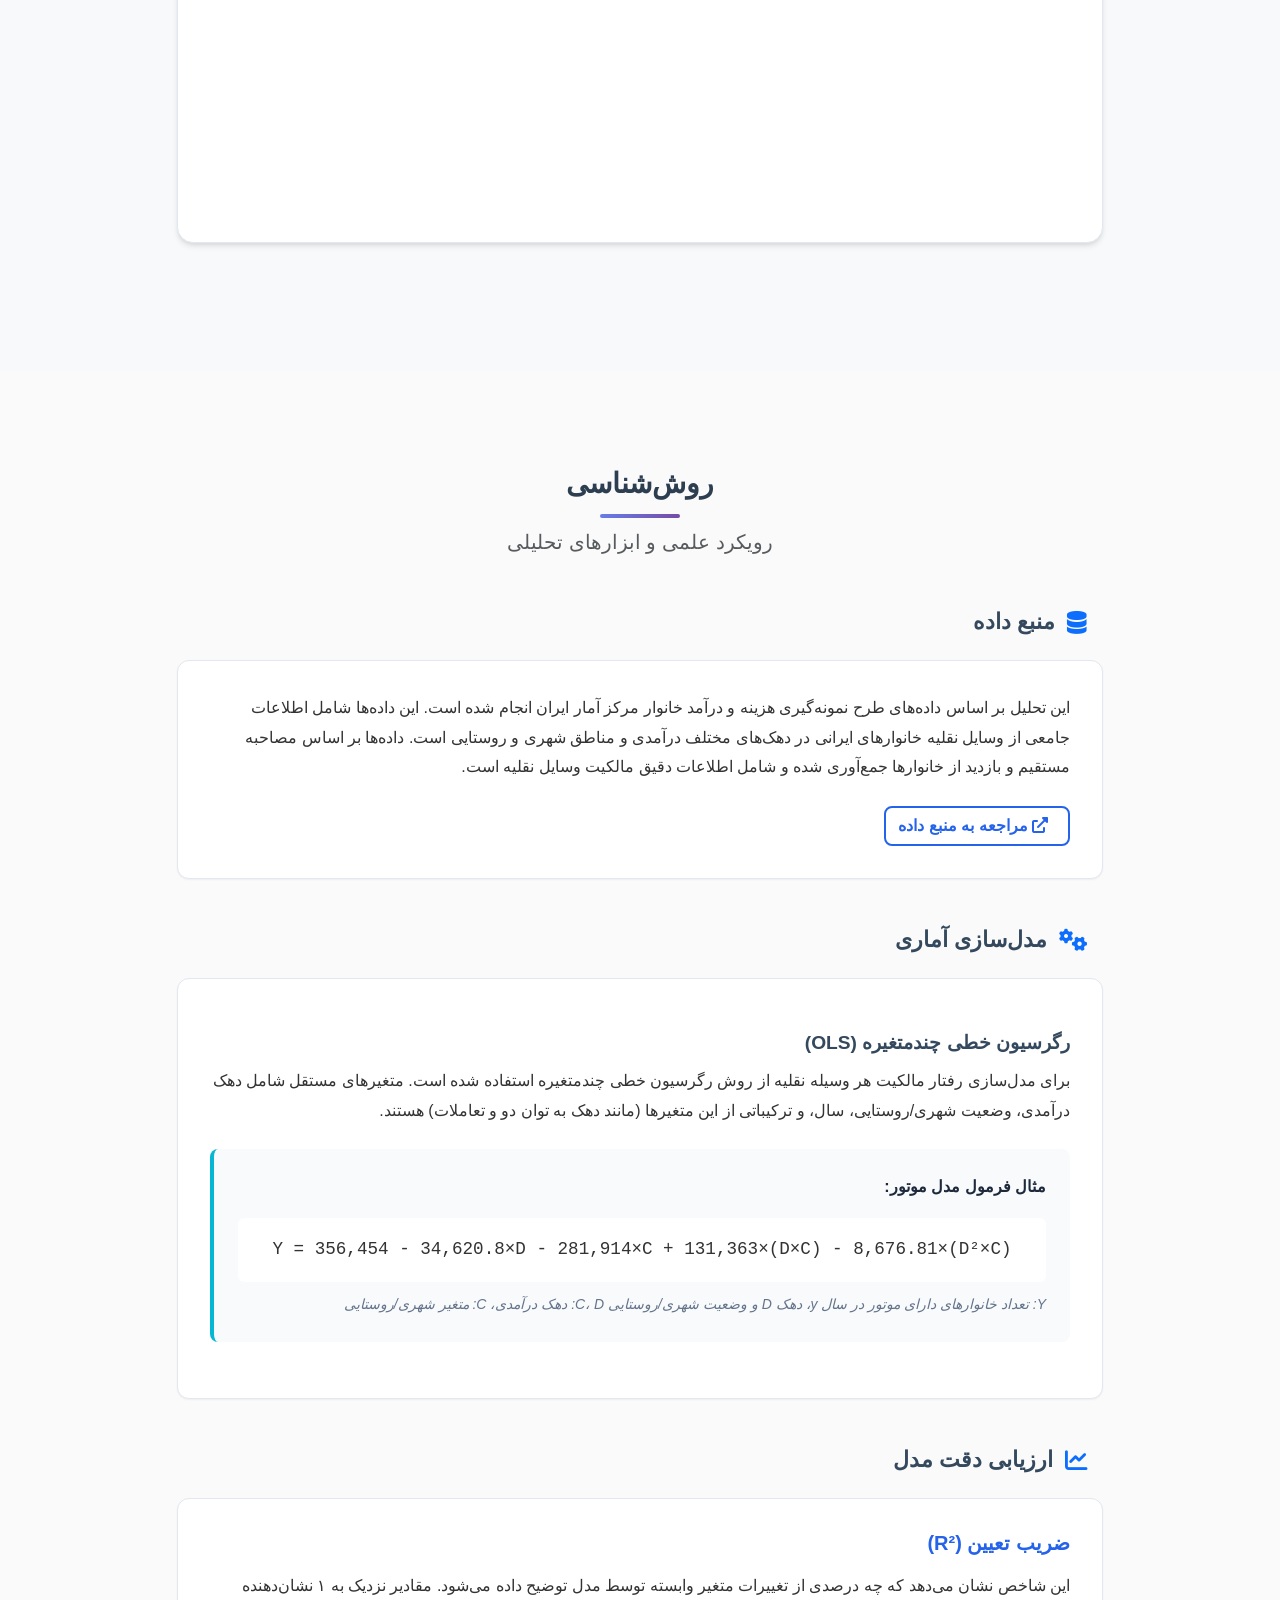
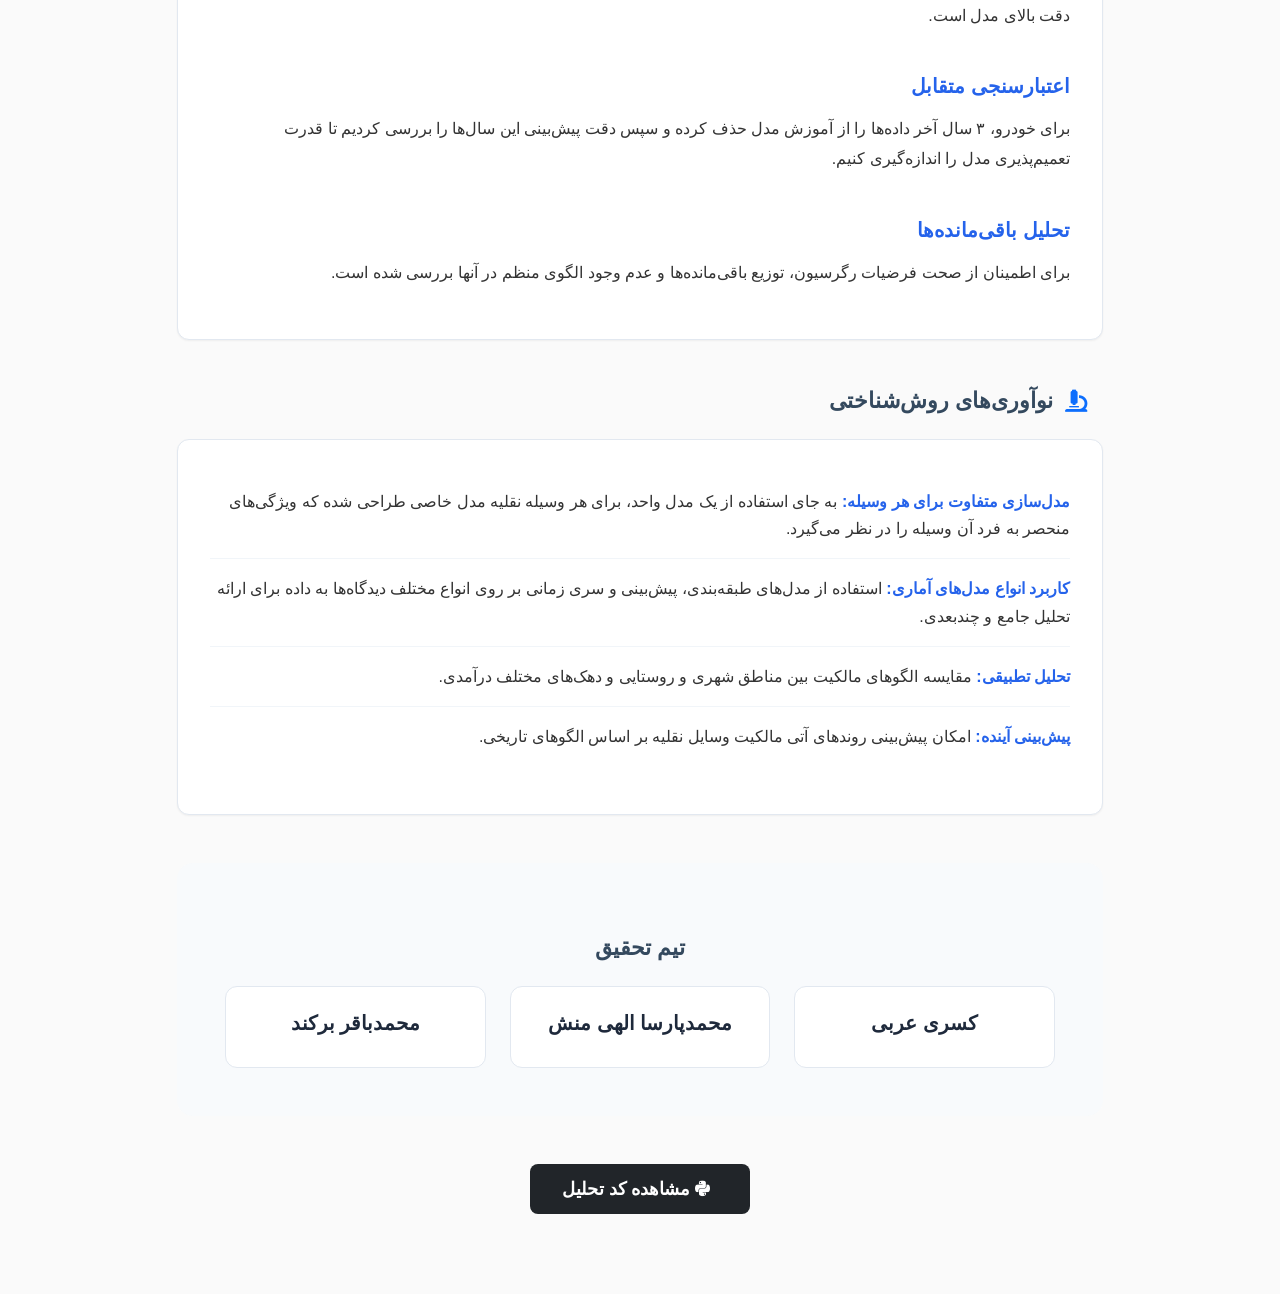
==== commit f783241f: "fixes pt2." ====
--- a/index.html
+++ b/index.html
@@ -29,6 +29,16 @@
     /* Method section title spacing */
     .method-section-title i {
       margin-left: 0.75rem;
+    }
+    /* Equal height metadata cards */
+    .metadata-card {
+      height: 100%;
+      min-height: 120px;
+      display: flex;
+      flex-direction: column;
+      justify-content: center;
+      align-items: center;
+      padding: 1rem;
     }
   </style>
   <style>
@@ -442,7 +452,7 @@
               </div>
             </div>
           </div>
-          <div class="hero-cta mt-5">
+          <div class="hero-cta mt-5 mb-5">
             <a href="#executive-summary" class="btn btn-primary btn-lg px-5 py-3 rounded-pill me-3">
               <i class="fas fa-play ms-2"></i>
               شروع مطالعه
@@ -1011,51 +1021,6 @@
     </div>
   </section>
 
-  <!-- Footer -->
-  <footer class="bg-dark text-white py-5">
-    <div class="container">
-      <div class="row">
-        <div class="col-lg-8">
-          <h5 class="mb-3">تحلیل وسایل نقلیه خانوار</h5>
-          <p class="text-light opacity-75">
-            مطالعه‌ای جامع بر روی الگوهای مالکیت وسایل نقلیه خانوار در ایران با استفاده از روش‌های پیشرفته 
-            تحلیل داده و مدل‌سازی آماری. این پژوهش بخشی از مجموعه تحلیل‌های اقتصادی-اجتماعی ایران است.
-          </p>
-        </div>
-        <div class="col-lg-4 text-lg-end">
-          <h6 class="mb-3">گزارش‌های تحلیلی</h6>
-          <div class="footer-links">
-            <a href="#" class="text-light d-block mb-2">
-              <i class="fas fa-chart-line me-2"></i>تحلیل وسایل نقلیه خانوار
-            </a>
-            <a href="#" class="text-light d-block mb-2">
-              <i class="fas fa-map-marked-alt me-2"></i>تحلیل گردشگری ایران
-            </a>
-            <a href="https://iran-open-data.github.io/HBSIR/" class="text-light d-block mb-2">
-              <i class="fas fa-database me-2"></i>داده‌های هزینه و درآمد خانوار
-            </a>
-            <a href="results/main.ipynb" class="text-light d-block">
-              <i class="fas fa-code me-2"></i>کد تحلیل
-            </a>
-          </div>
-        </div>
-      </div>
-      <hr class="my-4 opacity-25">
-      <div class="row align-items-center">
-        <div class="col-md-6">
-          <small class="text-light opacity-50">
-            © ۲۰۲۵ مجله دقیقه. تمامی حقوق محفوظ است.
-          </small>
-        </div>
-        <div class="col-md-6 text-md-end">
-          <small class="text-light opacity-50">
-            دقیق تر از دقیقه - تحلیل‌های علمی و کاربردی
-          </small>
-        </div>
-      </div>
-    </div>
-  </footer>
-
   <!-- Bootstrap JS -->
   <script src="https://cdn.jsdelivr.net/npm/bootstrap@5.3.0/dist/js/bootstrap.bundle.min.js"></script>
   
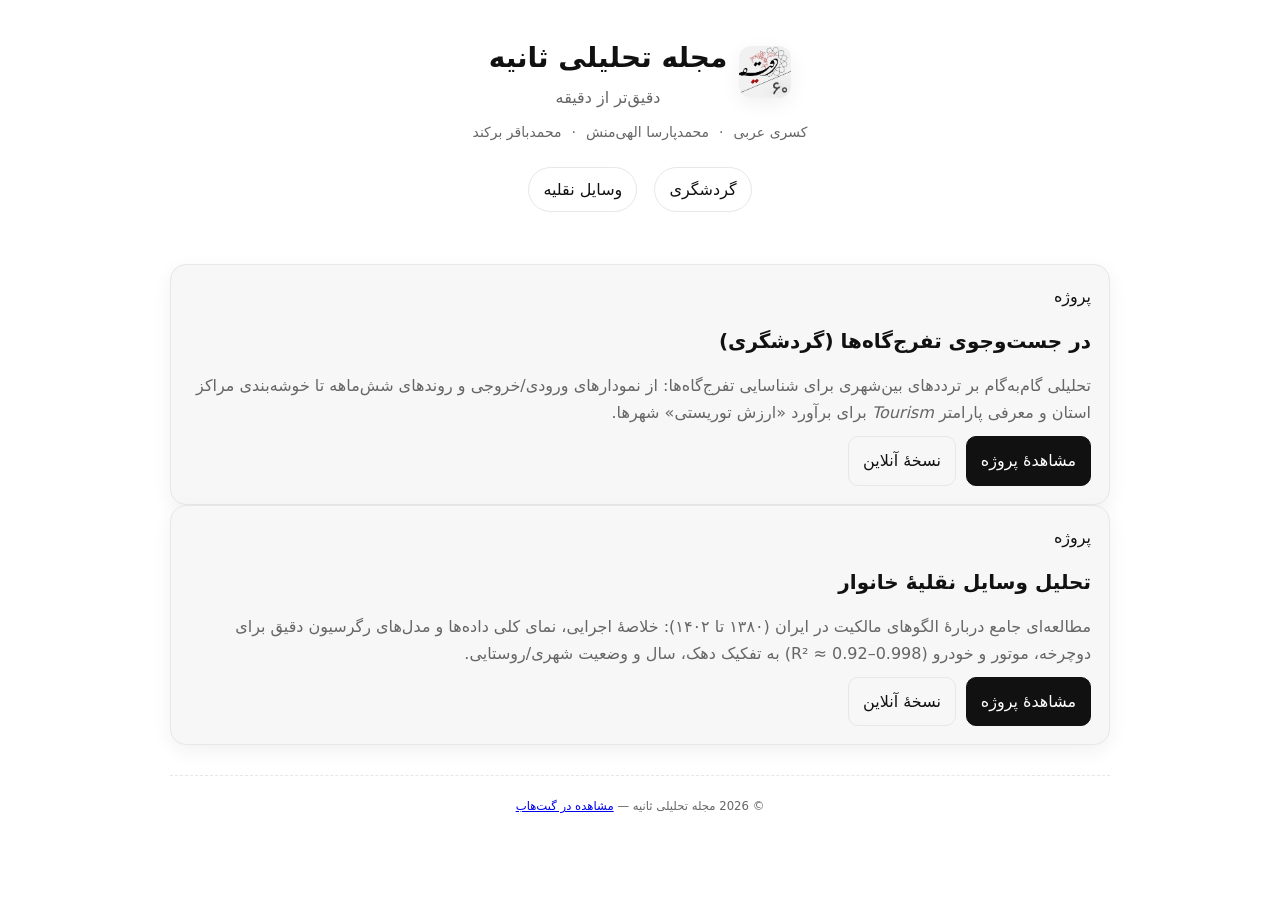
==== commit cbfcb6a4: "Create index.html" ====
--- a/index.html
+++ b/index.html
@@ -1,1156 +1,97 @@
-<!DOCTYPE html>
+<!doctype html>
 <html lang="fa" dir="rtl">
 <head>
-  <meta charset="UTF-8">
-  <meta name="viewport" content="width=device-width, initial-scale=1.0">
-  <title>تحلیل وسایل نقلیه خانوار | مطالعه جامع مالکیت خودرو در ایران</title>
-  <meta name="description" content="تحلیل پیشرفته داده‌های مالکیت وسایل نقلیه خانوار در ایران با استفاده از مدل‌سازی رگرسیون و تجزیه و تحلیل دهک‌های درآمدی">
-  <link rel="stylesheet" href="https://cdn.jsdelivr.net/npm/bootstrap@5.3.0/dist/css/bootstrap.min.css">
-  <link rel="stylesheet" href="https://cdnjs.cloudflare.com/ajax/libs/font-awesome/6.0.0/css/all.min.css">
-  <link rel="icon" href="logo.jpeg" type="image/jpeg">
-  <link rel="stylesheet" href="fonts/Yekan.css">
-  <link rel="stylesheet" href="css/style.css">
-  
-  <!-- Additional inline styles for enhanced design -->
+  <meta charset="utf-8">
+  <meta name="viewport" content="width=device-width, initial-scale=1">
+  <title>مجله تحلیلی ثانیه — صفحهٔ اصلی</title>
+  <meta name="description" content="صفحهٔ اصلی پروژه‌های مجله تحلیلی ثانیه: گردشگری و وسایل نقلیه.">
+  <!-- از لوگوی موجود یکی از پروژه‌ها استفاده می‌کنیم -->
+  <link rel="icon" href="vehicle/logo.jpeg">
   <style>
-    /* Custom enhancements for the modern design */
-    .min-vh-100 {
-      min-height: 100vh;
+    :root{
+      --bg:#fff; --text:#111; --muted:#666; --card:#f7f7f7; --border:#e7e7e7;
+      --radius:16px; --shadow:0 6px 20px rgba(0,0,0,.06); --max:980px;
     }
-    
-    .analysis-content {
-      margin-top: 2rem;
+    @media (prefers-color-scheme: dark){
+      :root{ --bg:#0f1115; --text:#e8eaed; --muted:#aeb1b7; --card:#151922; --border:#22283a; --shadow:0 10px 28px rgba(0,0,0,.45); }
     }
-    
-    .scrolled {
-      backdrop-filter: blur(20px);
-      background-color: rgba(255, 255, 255, 0.95) !important;
-    }
-    /* Method section title spacing */
-    .method-section-title i {
-      margin-left: 0.75rem;
-    }
-    /* Equal height metadata cards */
-    .metadata-card {
-      height: 100%;
-      min-height: 120px;
-      display: flex;
-      flex-direction: column;
-      justify-content: center;
-      align-items: center;
-      padding: 1rem;
-    }
-  </style>
-  <style>
-    * {
-      font-family: 'Yekan', Tahoma, sans-serif;
-    }
-    body {
-      background-color: #fafafa;
-      color: #333;
-      line-height: 1.8;
-    }
-    .sticky-header {
-      position: sticky;
-      top: 0;
-      z-index: 1000;
-      box-shadow: 0 4px 6px -1px rgba(0,0,0,0.1);
-    }
-    .team-names {
-      text-align: left;
-      font-size: 1.0rem;
-      line-height: 1.5;
-    }
-    .subtitle {
-      font-size: 2rem;
-      font-weight: 700;
-      color: #2c3e50;
-      text-align: center;
-      margin: 0 auto 2rem;
-      padding-bottom: 0.5rem;
-      position: relative;
-      display: block;
-      width: fit-content;
-    }
-    
-    .subtitle:after {
-      content: '';
-      position: absolute;
-      bottom: 0;
-      left: 25%;
-      right: 25%;
-      height: 3px;
-      background-image: linear-gradient(to right, transparent, #3498db, transparent);
-    }
-    /* Minimalist design elements */
-    .section-card {
-      background-color: white;
-      border-radius: 8px;
-      box-shadow: 0 1px 3px rgba(0,0,0,0.08);
-      padding: 2rem;
-      margin-bottom: 2rem;
-      transition: all 0.2s ease;
-    }
-    .section-card:hover {
-      box-shadow: 0 4px 8px rgba(0,0,0,0.08);
-      transform: translateY(-3px);
-    }
-    /* Enhanced heading styles */
-    h2 {
-      font-size: 1.75rem !important;
-      font-weight: 700 !important;
-      color: #2c3e50 !important;
-      padding-bottom: 0.5rem;
-      margin-top: 1rem;
-      margin-bottom: 1.5rem;
-      position: relative;
-    }
-    h2:after {
-      content: '';
-      position: absolute;
-      bottom: 0;
-      left: 0;
-      width: 40px;
-      height: 3px;
-      background-color: #3498db;
-    }
-    h3 {
-      font-size: 1.4rem !important;
-      font-weight: 600 !important;
-      color: #34495e !important;
-      margin-top: 1.5rem;
-      margin-bottom: 1rem;
-    }
-    h4 {
-      font-size: 1.2rem !important;
-      font-weight: 600 !important;
-      color: #34495e !important;
-      margin-top: 1.25rem;
-      margin-bottom: 0.75rem;
-    }
-    strong {
-      font-weight: 600;
-      color: #2c3e50;
-    }
-    /* Clean data visualization containers */
-    .viz-container {
-      background-color: white;
-      border-radius: 12px;
-      overflow: hidden;
-      box-shadow: 0 1px 3px rgba(0,0,0,0.05);
-      margin-bottom: 2rem;
-      transition: all 0.2s ease;
-    }
-    .viz-container:hover {
-      box-shadow: 0 3px 6px rgba(0,0,0,0.08);
-    }
-    .viz-header {
-      padding: 1rem 1.25rem;
-      border-bottom: 1px solid #eee;
-      font-weight: 600;
-      color: #2c3e50;
-      background-color: #f8f9fa;
-    }
-    .viz-body {
-      padding: 0;
-    }
-    /* Method info boxes */
-    .method-box {
-      background-color: #fcfcfc;
-      border-radius: 10px;
-      box-shadow: 0 1px 2px rgba(0,0,0,0.05);
-      padding: 1.75rem;
-      margin-bottom: 1.5rem;
-      border-right: 3px solid #3498db;
-      transition: all 0.2s ease;
-    }
-    .method-box:hover {
-      box-shadow: 0 3px 6px rgba(0,0,0,0.07);
-      transform: translateY(-2px);
-    }
-    .method-box h3 {
-      margin-top: 0;
-      color: #2c3e50 !important;
-      font-size: 1.3rem !important;
-    }
-    /* Method description styling */
-    .method-description {
-      margin-top: 1.5rem;
-      padding: 1.25rem;
-      border-radius: 10px;
-      background-color: rgba(240, 249, 255, 0.7);
-    }
-    .method-title {
-      display: inline-block;
-      font-weight: 700;
-      font-size: 1.1rem;
-      color: #2c3e50;
-      margin-bottom: 0.75rem;
-      padding: 0.25rem 0.75rem;
-      border-radius: 4px;
-      background-color: #e3f2fd;
-      box-shadow: 0 1px 2px rgba(0,0,0,0.05);
-    }
-    .method-title.explanation {
-      background-color: #e3f2fd;
-      border-right: 3px solid #2196f3;
-    }
-    .method-title.usage {
-      background-color: #e8f5e9;
-      border-right: 3px solid #4caf50;
-    }
-    .method-title.limitations {
-      background-color: #fef5e7;
-      border-right: 3px solid #f39c12;
-    }
-    /* Year and section labels */
-    .year-label {
-      background-color: #2c3e50;
-      color: white;
-      font-size: 1.1rem;
-      font-weight: 600;
-      padding: 0.5rem 1.5rem;
-      border-radius: 30px;
-      display: inline-block;
-      margin-bottom: 0.75rem;
-      box-shadow: 0 2px 4px rgba(0,0,0,0.1);
-    }
-    /* Button styling */
-    .fancy-link {
-      display: inline-block;
-      padding: 0.75rem 1.5rem;
-      background-color: #f8f9fa;
-      color: #2c3e50;
-      border-radius: 30px;
-      text-decoration: none;
-      transition: all 0.2s ease;
-      box-shadow: 0 1px 3px rgba(0,0,0,0.1);
-      margin: 0.5rem 0.25rem;
-      border: 1px solid #e9ecef;
-    }
-    .fancy-link:hover {
-      transform: translateY(-2px);
-      box-shadow: 0 4px 6px rgba(0,0,0,0.1);
-      background-color: white;
-      color: #3498db;
-    }
-    /* Improved iframe containers */
-    iframe {
-      background-color: #f8f9fa;
-    }
-    /* Stylish tags */
-    .tag {
-      display: inline-block;
-      padding: 0.25rem 0.75rem;
-      border-radius: 30px;
-      font-size: 0.85rem;
-      margin-right: 0.5rem;
-      margin-bottom: 0.5rem;
-      background-color: #ecf0f1;
-      color: #2c3e50;
-    }
-    
-    /* Formula styling */
-    .formula-box {
-      background-color: #f1f8ff;
-      border-right: 3px solid #3498db;
-      padding: 1.75rem;
-      margin: 1.75rem 0;
-      font-family: 'Courier New', Courier, monospace;
-      font-size: 1.2rem;
-      font-weight: 500;
-      color: #2c3e50;
-      border-radius: 10px;
-      direction: ltr;
-      text-align: center;
-      box-shadow: 0 2px 5px rgba(0,0,0,0.05);
-    }
-    
-    .math {
-      font-family: 'Courier New', Courier, monospace;
-      font-style: normal;
-      color: #2c3e50;
-    }
-    
-    .math-var {
-      font-style: italic;
-      color: #2980b9;
-    }
-    
-    .math-op {
-      margin: 0 0.5rem;
-      font-weight: bold;
-      color: #2c3e50;
-    }
-    
-    .math-eq {
-      margin: 0 1rem;
-      font-weight: bold;
-      color: #2c3e50;
-    }
-    
-    .math-sub {
-      font-size: 0.8em;
-      vertical-align: sub;
-    }
-    
-    .tech-detail-para {
-      font-size: 1.05rem;
-      line-height: 1.9;
-      text-align: justify;
-      margin-bottom: 1.2rem;
-    }
-    
-    /* Accordion customization */
-    .accordion-button {
-      font-weight: 600;
-      font-size: 1.1rem;
-      color: #2c3e50;
-      background-color: #f8f9fa;
-      padding: 1.25rem 1.5rem;
-      border-radius: 10px !important;
-    }
-    
-    .accordion-button:not(.collapsed) {
-      color: #3498db;
-      background-color: #e3f2fd;
-      border-bottom-left-radius: 0 !important;
-      border-bottom-right-radius: 0 !important;
-    }
-    
-    .accordion-button:focus {
-      box-shadow: 0 0 0 0.25rem rgba(52, 152, 219, 0.25);
-    }
-    
-    .accordion-body {
-      padding: 1.75rem;
-      background-color: #fafeff;
-    }
-    
-    /* Additional polish elements */
-    p {
-      margin-bottom: 1.25rem;
-      line-height: 1.85;
-    }
-    
-    .list-group-item {
-      padding: 1rem 1.25rem;
-      transition: all 0.2s ease;
-    }
-    
-    .list-group-item:hover {
-      background-color: #f8f9fa;
-    }
-    
-    .list-group-item a {
-      color: #3498db;
-      text-decoration: none;
-      transition: all 0.2s ease;
-    }
-    
-    .list-group-item a:hover {
-      color: #2980b9;
-      text-decoration: underline;
-    }
-    
-    footer {
-      margin-top: 3rem;
-      padding: 2rem 0;
-      background-color: #f8f9fa;
-      border-top: 1px solid #eee;
-    }
-    
-    .github-icon {
-      font-size: 1.5rem;
-      color: #2c3e50;
-      transition: all 0.2s ease;
-    }
-    
-    .github-icon:hover {
-      color: #3498db;
-      transform: scale(1.1);
-    }
+    *{box-sizing:border-box}
+    body{ margin:0; background:var(--bg); color:var(--text); line-height:1.7;
+      font-family: system-ui, -apple-system, "Segoe UI", Roboto, "Vazirmatn", "IRANSans", Arial, sans-serif; }
+    .container{max-width:var(--max); margin:0 auto; padding:24px 20px;}
+    header{ text-align:center; padding:24px 0 12px; }
+    .brand{ display:inline-flex; align-items:center; gap:12px; }
+    .brand img{ width:52px; height:52px; border-radius:12px; object-fit:cover; box-shadow:var(--shadow); }
+    h1{ margin:10px 0 0; font-size:28px; }
+    .tagline{ margin:2px 0 10px; color:var(--muted); }
+    .authors{ display:flex; gap:10px; justify-content:center; flex-wrap:wrap; color:var(--muted); font-size:14px; }
+    nav.top{ margin-top:18px; }
+    nav.top a{ display:inline-block; margin:4px 6px; padding:8px 14px; border:1px solid var(--border); border-radius:999px; text-decoration:none; color:var(--text); }
+    main{ padding:22px 0 40px; }
+    .grid{ display:grid; grid-template-columns:repeat(auto-fit, minmax(280px,1fr)); gap:18px; }
+    .card{ background:var(--card); border:1px solid var(--border); border-radius:var(--radius); padding:18px; box-shadow:var(--shadow); display:flex; flex-direction:column; gap:10px; }
+    .card h2{ margin:4px 0; font-size:20px; }
+    .card p{ margin:0; color:var(--muted); }
+    .actions{ margin-top:auto; display:flex; gap:10px; flex-wrap:wrap; }
+    .btn{ display:inline-block; padding:10px 14px; text-decoration:none; border-radius:10px; border:1px solid var(--border); color:var(--text); }
+    .btn.primary{ background:var(--text); color:var(--bg); border-color:var(--text); }
+    footer{ margin-top:30px; padding-top:18px; border-top:1px dashed var(--border); color:var(--muted); text-align:center; font-size:14px; }
   </style>
 </head>
 <body>
-  <!-- Header -->
-  <header class="bg-primary text-white py-4 mb-5 sticky-header">
-    <div class="container d-flex align-items-center justify-content-between" dir="rtl">
-      <div class="d-flex align-items-center">
-        <div class="logo-placeholder me-4">
-          <img src="logo.jpeg" alt="logo" class="img-fluid" style="max-height:100px;">
-        </div>
-        <div class="me-3">
-          <h1 class="h2 mb-0">مجله تحلیلی ثانیه</h1>
-          <p class="lead mb-0">دقیق‌تر از دقیقه</p>
-        </div>
-      </div>
-      <div class="team-names" dir="ltr">
-        <div>کسری عربی</div>
-        <div>محمدپارسا الهی منش</div>
-        <div>محمدباقر برکند</div>
+  <header class="container">
+    <div class="brand">
+      <img src="vehicle/logo.jpeg" alt="لوگوی مجله تحلیلی ثانیه">
+      <div>
+        <h1>مجله تحلیلی ثانیه</h1>
+        <div class="tagline">دقیق‌تر از دقیقه</div>
       </div>
     </div>
+    <div class="authors">
+      <span>کسری عربی</span> ·
+      <span>محمدپارسا الهی‌منش</span> ·
+      <span>محمدباقر برکند</span>
+    </div>
+
+    <!-- ناوبری کوچک شبیه ساختار پروژهٔ vehicle -->
+    <nav class="top" aria-label="پروژه‌ها">
+      <a href="#tourism">گردشگری</a>
+      <a href="#vehicle">وسایل نقلیه</a>
+    </nav>
   </header>
 
-  <!-- Navigation -->
-  <nav class="navbar navbar-expand-lg navbar-light bg-white shadow-sm sticky-top">
-    <div class="container">
-      <div class="collapse navbar-collapse" id="navbarNav">
-        <ul class="navbar-nav mx-auto">
-          <li class="nav-item"><a class="nav-link" href="#executive-summary">خلاصه اجرایی</a></li>
-          <li class="nav-item"><a class="nav-link" href="#overview">نمای کلی</a></li>
-          <li class="nav-item"><a class="nav-link" href="#bicycle-analysis">تحلیل دوچرخه</a></li>
-          <li class="nav-item"><a class="nav-link" href="#motorcycle-analysis">تحلیل موتور</a></li>
-          <li class="nav-item"><a class="nav-link" href="#car-analysis">تحلیل خودرو</a></li>
-          <li class="nav-item"><a class="nav-link" href="#methodology">روش‌شناسی</a></li>
-        </ul>
+  <main class="container">
+    <section id="tourism" class="card">
+      <span class="tag">پروژه</span>
+      <h2>در جست‌وجوی تفرج‌گاه‌ها (گردشگری)</h2>
+      <p>
+        تحلیلی گام‌به‌گام بر ترددهای بین‌شهری برای شناسایی تفرج‌گاه‌ها: از نمودارهای ورودی/خروجی و روندهای شش‌ماهه تا
+        خوشه‌بندی مراکز استان و معرفی پارامتر <em>Tourism</em> برای برآورد «ارزش توریستی» شهرها.
+      </p>
+      <div class="actions">
+        <a class="btn primary" href="tourism/">مشاهدهٔ پروژه</a>
+        <a class="btn" href="https://kaasraarabi.github.io/s-mag/tourism/">نسخهٔ آنلاین</a>
       </div>
-    </div>
-  </nav>
+    </section>
 
-  <!-- Hero Section -->
-  <section id="hero" class="hero-section" style="padding-top: 2rem;">
-    <div class="container">
-      <div class="row align-items-center" style="min-height: 70vh;">
-        <div class="col-lg-8 mx-auto text-center">
-          <h1 class="display-3 fw-bold mb-4 gradient-text">تحلیل وسایل نقلیه خانوار</h1>
-          <h2 class="h3 text-muted mb-4">مدل‌سازی پیشرفته مالکیت خودرو در ایران</h2>
-          <p class="lead mb-5 lh-lg">
-            مطالعه‌ای جامع بر روی الگوهای مالکیت وسایل نقلیه خانوار در ایران با تأکید بر تحلیل تأثیر دهک درآمدی، 
-            محل سکونت (شهری/روستایی) و روندهای زمانی بر انتخاب وسیله نقلیه
-          </p>
-          <div class="research-metadata">
-            <div class="row text-center">
-              <div class="col-md-3">
-                <div class="metadata-card">
-                  <i class="fas fa-database text-primary mb-2"></i>
-                  <h6 class="fw-bold">منبع داده</h6>
-                  <small>طرح نمونه‌گیری هزینه و درآمد خانوار</small>
-                </div>
-              </div>
-              <div class="col-md-3">
-                <div class="metadata-card">
-                  <i class="fas fa-chart-line text-primary mb-2"></i>
-                  <h6 class="fw-bold">دقت مدل</h6>
-                  <small>R² > 0.96</small>
-                </div>
-              </div>
-              <div class="col-md-3">
-                <div class="metadata-card">
-                  <i class="fas fa-calendar text-primary mb-2"></i>
-                  <h6 class="fw-bold">بازه زمانی</h6>
-                  <small>۱۳۸۰-۱۴۰۲</small>
-                </div>
-              </div>
-              <div class="col-md-3">
-                <div class="metadata-card">
-                  <i class="fas fa-users text-primary mb-2"></i>
-                  <h6 class="fw-bold">نمونه</h6>
-                  <small>کل خانوارهای کشور</small>
-                </div>
-              </div>
-            </div>
-          </div>
-          <div class="hero-cta mt-5 mb-5">
-            <a href="#executive-summary" class="btn btn-primary btn-lg px-5 py-3 rounded-pill me-3">
-              <i class="fas fa-play ms-2"></i>
-              شروع مطالعه
-            </a>
-            <a href="#methodology" class="btn btn-outline-primary btn-lg px-5 py-3 rounded-pill">
-              <i class="fas fa-microscope ms-2"></i>
-              روش‌شناسی
-            </a>
-          </div>
-        </div>
+    <section id="vehicle" class="card">
+      <span class="tag">پروژه</span>
+      <h2>تحلیل وسایل نقلیهٔ خانوار</h2>
+      <p>
+        مطالعه‌ای جامع دربارهٔ الگوهای مالکیت در ایران (۱۳۸۰ تا ۱۴۰۲): خلاصهٔ اجرایی، نمای کلی داده‌ها و مدل‌های
+        رگرسیون دقیق برای دوچرخه، موتور و خودرو (R² ≈ 0.92–0.998) به تفکیک دهک، سال و وضعیت شهری/روستایی.
+      </p>
+      <div class="actions">
+        <a class="btn primary" href="vehicle/">مشاهدهٔ پروژه</a>
+        <a class="btn" href="https://kaasraarabi.github.io/s-mag/vehicle/">نسخهٔ آنلاین</a>
       </div>
-    </div>
-  </section>
+    </section>
 
-  <!-- Executive Summary -->
-  <section id="executive-summary" class="section-padding bg-light">
-    <div class="container">
-      <div class="row">
-        <div class="col-lg-10 mx-auto">
-          <div class="section-header text-center mb-5">
-            <h2 class="display-4 fw-bold mb-3">خلاصه اجرایی</h2>
-            <p class="lead text-muted">یافته‌های کلیدی و نتایج تحلیل</p>
-          </div>
-          
-          <div class="row g-4">
-            <div class="col-md-6">
-              <div class="insight-card">
-                <div class="insight-icon">
-                  <i class="fas fa-exclamation-triangle text-warning"></i>
-                </div>
-                <h4 class="insight-title">۴۰٪ خانوارها بدون وسیله نقلیه</h4>
-                <p class="insight-description">
-                  علی‌رغم رشد مداوم سطح رفاه، همچنان ۴۰ درصد خانوارهای ایرانی فاقد هرگونه وسیله نقلیه شخصی هستند.
-                </p>
-              </div>
-            </div>
-            
-            <div class="col-md-6">
-              <div class="insight-card">
-                <div class="insight-icon">
-                  <i class="fas fa-chart-line text-success"></i>
-                </div>
-                <h4 class="insight-title">رشد پایدار مالکیت خودرو</h4>
-                <p class="insight-description">
-                  مالکیت خودرو در تمام دهک‌ها روند صعودی مشابهی داشته، با دقت پیش‌بینی بالای ۹۶٪ در مدل‌های رگرسیون.
-                </p>
-              </div>
-            </div>
-            
-            <div class="col-md-6">
-              <div class="insight-card">
-                <div class="insight-icon">
-                  <i class="fas fa-bicycle text-info"></i>
-                </div>
-                <h4 class="insight-title">دوچرخه: پیچیده‌ترین الگو</h4>
-                <p class="insight-description">
-                  مالکیت دوچرخه در شهر با وضع مالی ارتباط قوی دارد، در حالی که در روستا این رابطه معنادار نیست.
-                </p>
-              </div>
-            </div>
-            
-            <div class="col-md-6">
-              <div class="insight-card">
-                <div class="insight-icon">
-                  <i class="fas fa-motorcycle text-primary"></i>
-                </div>
-                <h4 class="insight-title">موتور: سهم ثابت زمانی</h4>
-                <p class="insight-description">
-                  موتور جایگاه ثابتی در سبد وسایل نقلیه خانوار دارد و عامل زمان در مدل آن ظاهر نمی‌شود.
-                </p>
-              </div>
-            </div>
-          </div>
-        </div>
-      </div>
-    </div>
-  </section>
+    <footer>
+      <small>© <span id="y"></span> مجله تحلیلی ثانیه — <a href="https://github.com/kaasraarabi/s-mag">مشاهده در گیت‌هاب</a></small>
+    </footer>
+  </main>
 
-  <!-- Data Overview -->
-  <section id="overview" class="section-padding">
-    <div class="container">
-      <div class="row">
-        <div class="col-lg-10 mx-auto">
-          <div class="section-header text-center mb-5">
-            <h2 class="display-4 fw-bold mb-3">نمای کلی داده‌ها</h2>
-            <p class="lead text-muted">بررسی اولیه توزیع وسایل نقلیه در خانوارهای ایرانی</p>
-          </div>
-          
-          <div class="analysis-content">
-            <p class="analysis-paragraph">
-              قبل از بررسی متخصصانه هر وسیله، نگاهی به کلیات داده‌ها می‌اندازیم. 
-              این تحلیل بر اساس داده‌های طرح نمونه‌گیری هزینه و درآمد خانوار مرکز آمار ایران و با تمرکز بر وسیله نقلیه ممتاز خانوار انجام شده است.
-            </p>
-            
-            <div class="visualization-container">
-              <div class="viz-header">
-                <h4 class="viz-title">سهم وسایل نقلیه به عنوان وسیله ممتاز خانوار</h4>
-              </div>
-              <div class="viz-body">
-                <img src="results/1.jpeg" class="img-fluid rounded shadow-sm" alt="نمودار سهم وسایل نقلیه">
-              </div>
-              <div class="viz-description">
-                <p>
-                  این نمودار سهم هر وسیله را به عنوان وسیله نقلیه ممتاز خانوار در سال‌های مختلف نشان می‌دهد. 
-                  اگرچه سطح رفاهی خانوار و میزان داشتن اتوموبیل میان خانوارها همواره افزایش داشته، 
-                  ولی همچنان دیده می‌شود که ۴۰ درصد خانوارها هنوز از نداشتن حتی یک وسیله نقلیه رنج می‌برند.
-                </p>
-              </div>
-            </div>
-            
-            <div class="visualization-container">
-              <div class="viz-header">
-                <h4 class="viz-title">توزیع وسایل نقلیه بر اساس دهک درآمدی</h4>
-              </div>
-              <div class="viz-body">
-                <img src="results/2.jpeg" class="img-fluid rounded shadow-sm" alt="نمودار توزیع دهکی">
-              </div>
-              <div class="viz-description">
-                <p>
-                  این نمودار نشان می‌دهد که هر وسیله، وسیله ممتاز چند خانوار از دهک‌های مختلف است. 
-                  مطابق با انتظار، روند کاهشی نداشتن وسیله نقلیه را می‌بینیم. 
-                  همچنین سهم اتوموبیل با افزایش دهک بیشتر و بیشتر می‌شود.
-                </p>
-              </div>
-            </div>
-            
-            <div class="visualization-container">
-              <div class="viz-header">
-                <h4 class="viz-title">رشد مالکیت خودرو در دهک‌های مختلف</h4>
-              </div>
-              <div class="viz-body">
-                <iframe src="results/3.html" class="chart-iframe" title="رشد مالکیت خودرو"></iframe>
-              </div>
-              <div class="viz-description">
-                <p>
-                  این نمودار رشد میزان مالکیت خودرو در دهک‌های مختلف را طی سالیان به تصویر می‌کشد. 
-                  همانطور که دیده می‌شود، اگرچه مقادیر در دهک‌های مختلف متفاوت است، 
-                  ولی روند صعودی مشابهی دارند.
-                </p>
-              </div>
-            </div>
-          </div>
-        </div>
-      </div>
-    </div>
-  </section>
-
-  <!-- Bicycle Analysis -->
-  <section id="bicycle-analysis" class="section-padding bg-light">
-    <div class="container">
-      <div class="row">
-        <div class="col-lg-10 mx-auto">
-          <div class="section-header text-center mb-5">
-            <h2 class="display-4 fw-bold mb-3">تحلیل دوچرخه</h2>
-            <p class="lead text-muted">پیچیده‌ترین الگوی مالکیت وسیله نقلیه</p>
-          </div>
-          
-          <div class="analysis-content">
-            <div class="intro-text">
-              <p class="analysis-paragraph">
-                شاید بتوان گفت که دوچرخه سخت‌ترین وسیله نقلیه برای پیش‌بینی و مدل‌سازی است! 
-                عوامل مختلف زیادی بر روی داشتن دوچرخه توسط یک خانوار تأثیر می‌گذارد. 
-                کودکان، افراد مسن، ورزشکاران، مستمندان و یا ثروتمندان همگی از دوچرخه استفاده می‌کنند.
-              </p>
-            </div>
-            
-            <div class="model-results">
-              <div class="model-card">
-                <div class="model-header">
-                  <h4 class="model-title">مدل پیش‌بینی دوچرخه</h4>
-                  <div class="model-accuracy">R² = 0.968</div>
-                </div>
-                <div class="model-description">
-                  <p>
-                    با استفاده از دو پارامتر نزدیک هم دهک و مجذور دهک برای افراد شهری (و صفر برای روستاییان) در هر دو مورد 
-                    با خطای ناچیز می‌توانیم پیش‌بینی کنیم که چند خانوار از هر دهک و با وضعیت خاص شهری/روستایی 
-                    دارای دوچرخه هستند.
-                  </p>
-                </div>
-                <div class="model-insight">
-                  <div class="insight-highlight">
-                    <i class="fas fa-lightbulb text-warning"></i>
-                    <strong>نتیجه کلیدی:</strong> داشتن و نداشتن دوچرخه اگرچه در روستا ارتباط قابل توجهی با وضع مالی ندارد، 
-                    ولیکن برای خانواده‌های شهری حیاتی است!
-                  </div>
-                </div>
-              </div>
-            </div>
-            
-            <div class="visualization-container">
-              <div class="viz-header">
-                <h4 class="viz-title">مدل رگرسیون دوچرخه</h4>
-              </div>
-              <div class="viz-body">
-                <iframe src="results/4.html" class="chart-iframe" title="مدل رگرسیون دوچرخه"></iframe>
-              </div>
-              <div class="model-stats">
-                <div class="row text-center">
-                  <div class="col-md-4">
-                    <div class="stat-item">
-                      <div class="stat-value">20</div>
-                      <div class="stat-label">تعداد رکورد</div>
-                    </div>
-                  </div>
-                  <div class="col-md-4">
-                    <div class="stat-item">
-                      <div class="stat-value">2</div>
-                      <div class="stat-label">متغیرهای مستقل</div>
-                    </div>
-                  </div>
-                  <div class="col-md-4">
-                    <div class="stat-item">
-                      <div class="stat-value">96.8%</div>
-                      <div class="stat-label">دقت مدل</div>
-                    </div>
-                  </div>
-                </div>
-              </div>
-            </div>
-          </div>
-        </div>
-      </div>
-    </div>
-  </section>
-
-  <!-- Motorcycle Analysis -->
-  <section id="motorcycle-analysis" class="section-padding">
-    <div class="container">
-      <div class="row">
-        <div class="col-lg-10 mx-auto">
-          <div class="section-header text-center mb-5">
-            <h2 class="display-4 fw-bold mb-3">تحلیل موتور</h2>
-            <p class="lead text-muted">سهم ثابت در سبد وسایل نقلیه خانوار</p>
-          </div>
-          
-          <div class="analysis-content">
-            <div class="intro-text">
-              <p class="analysis-paragraph">
-                با توجه به نمودار موتور در سالیان اخیر که یک نمودار ثابت بود، این پرسش را در ذهن ایجاد می‌کند 
-                که به راستی کدام متغیرها تعیین کننده داشتن یا نداشتن موتور است.
-              </p>
-            </div>
-            
-            <div class="model-results">
-              <div class="model-card">
-                <div class="model-header">
-                  <h4 class="model-title">مدل جامع موتور</h4>
-                  <div class="model-accuracy">R² = 0.92</div>
-                </div>
-                <div class="model-description">
-                  <p>
-                    مدلی که قادر است با دقت خوبی پیش‌بینی کند که چند خانوار در دهک و سال و وضعیت شهری 
-                    روستایی بودن مشخص صاحب موتور است. از آنجا که در تابع پیش‌بینی کننده سال ظاهر نمی‌شود 
-                    تایید کننده این است که موتور سهم ثابتی از وسایل نقلیه خانوار را دارد.
-                  </p>
-                </div>
-              </div>
-            </div>
-            
-            <div class="model-coefficients">
-              <h4 class="mb-4 text-center">ضرایب مدل رگرسیون</h4>
-              <div class="coefficients-table">
-                <div class="row">
-                  <div class="col-md-6">
-                    <div class="coefficient-item">
-                      <span class="coef-name">عرض از مبدأ</span>
-                      <span class="coef-value">356,454</span>
-                    </div>
-                  </div>
-                  <div class="col-md-6">
-                    <div class="coefficient-item">
-                      <span class="coef-name">دهک (D)</span>
-                      <span class="coef-value">-34,620.8</span>
-                    </div>
-                  </div>
-                  <div class="col-md-6">
-                    <div class="coefficient-item">
-                      <span class="coef-name">شهری بودن (C)</span>
-                      <span class="coef-value">-281,914</span>
-                    </div>
-                  </div>
-                  <div class="col-md-6">
-                    <div class="coefficient-item">
-                      <span class="coef-name">D × C</span>
-                      <span class="coef-value">131,363</span>
-                    </div>
-                  </div>
-                  <div class="col-md-6">
-                    <div class="coefficient-item">
-                      <span class="coef-name">D² × C</span>
-                      <span class="coef-value">-8,676.81</span>
-                    </div>
-                  </div>
-                </div>
-              </div>
-            </div>
-            
-            <div class="visualization-container">
-              <div class="viz-header">
-                <h4 class="viz-title">نقشه توزیع جغرافیایی مالکیت موتور</h4>
-              </div>
-              <div class="viz-body">
-                <img src="results/5.png" class="img-fluid rounded shadow-sm" alt="نقشه توزیع موتور">
-              </div>
-              <div class="viz-description">
-                <p>
-                  سیستان و بلوچستان به دلیل مسافت‌های زیاد و همچنین وضع رفاهی نامناسب موتور ندارند. 
-                  در کل فاکتور اینکه کدام استان مهم است خیلی پررنگ است.
-                </p>
-              </div>
-            </div>
-            
-            <div class="visualization-container">
-              <div class="viz-header">
-                <h4 class="viz-title">رابطه دهک درآمدی و مالکیت موتور</h4>
-              </div>
-              <div class="viz-body">
-                <img src="results/6.jpeg" class="img-fluid rounded shadow-sm" alt="رابطه دهک و موتور">
-              </div>
-              <div class="viz-description">
-                <p>
-                  می‌توان وضعیت داشتن موتور را کمی کلی‌تر بررسی کرد. طبق مشاهدات خانوارها با دهک پایین‌تر 
-                  از موتور بیشتر استفاده می‌کنند. توجه کنید که داده دهک ۱ و دهک ۱۰ به عنوان داده‌های حدی 
-                  کنار گذاشته شده‌اند، می‌توان چنین برداشت کرد که دهک نخست حتی قادر به خرید موتور هم 
-                  در برخی از خانوارها نیست!
-                </p>
-              </div>
-            </div>
-          </div>
-        </div>
-      </div>
-    </div>
-  </section>
-
-  <!-- Car Analysis -->
-  <section id="car-analysis" class="section-padding bg-light">
-    <div class="container">
-      <div class="row">
-        <div class="col-lg-10 mx-auto">
-          <div class="section-header text-center mb-5">
-            <h2 class="display-4 fw-bold mb-3">تحلیل خودرو</h2>
-            <p class="lead text-muted">اصلی‌ترین وسیله نقلیه شخصی</p>
-          </div>
-          
-          <div class="analysis-content">
-            <div class="intro-text">
-              <p class="analysis-paragraph">
-                می‌دانیم ماشین اصلی‌ترین وسیله نقلیه شخصی است. حال از جنبه‌های مختلف می‌خواهیم آن را بررسی کنیم. 
-                ابتدا به بررسی زمانی آن می‌پردازیم. با داشتن مدلی که تعداد خانوارهای صاحب ماشین در هر سال را 
-                پیش‌بینی کند می‌توانیم سال‌های پیشرو را نیز پیش‌بینی کنیم!
-              </p>
-            </div>
-            
-            <div class="model-results">
-              <div class="model-card">
-                <div class="model-header">
-                  <h4 class="model-title">مدل پیش‌بینی زمانی خودرو</h4>
-                  <div class="model-accuracy">R² = 0.998</div>
-                </div>
-                <div class="model-description">
-                  <p>
-                    برای پیش‌بینی این تعداد از دو متغیر سال و ۱.۱ به توان سال بهره گرفته‌ایم. 
-                    بخش نمایی به سبب رشد جمعیت و افزایش فناوری تولید گنجانده شده است و بخش خطی نیز 
-                    اقبال بیشتر مردم و توانایی بیشتر خرید آنها را بازتاب می‌دهد.
-                  </p>
-                </div>
-                <div class="model-validation">
-                  <div class="validation-highlight">
-                    <i class="fas fa-check-circle text-success"></i>
-                    <strong>اعتبارسنجی:</strong> برای اطمینان از قدرت برون‌یابی مدل، ۳ سال اخیر را حذف کردیم 
-                    و گذاشتیم تا مدل آنها را پیش‌بینی کند. دقت تست همچنان بالا بود (R² > 92%) و این یعنی 
-                    با خیال آسوده می‌توانیم سال‌های پیشرو را پیش‌بینی کنیم!
-                  </div>
-                </div>
-              </div>
-            </div>
-            
-            <div class="visualization-container">
-              <div class="viz-header">
-                <h4 class="viz-title">روند زمانی مالکیت خودرو و پیش‌بینی آینده</h4>
-              </div>
-              <div class="viz-body">
-                <iframe src="results/7.html" class="chart-iframe" title="روند زمانی خودرو"></iframe>
-              </div>
-            </div>
-            
-            <div class="model-results">
-              <div class="model-card">
-                <div class="model-header">
-                  <h4 class="model-title">مدل جامع خودرو (دهک و سال)</h4>
-                  <div class="model-accuracy">R² = 0.965</div>
-                </div>
-                <div class="model-description">
-                  <p>
-                    برای پیش‌بینی تخصصی‌تر مدلی می‌سازیم که تعداد خانوارهای یک دهک خاص در یک سال به خصوص 
-                    را پیش‌بینی کند. اگر تنها از دو متغیر دهک و سال استفاده کنیم و آن هم به صورت خطی 
-                    یک مدل کارآمد خواهیم داشت که دقت بالایی دارد.
-                  </p>
-                </div>
-              </div>
-            </div>
-            
-            <div class="visualization-container">
-              <div class="viz-header">
-                <h4 class="viz-title">مدل پیش‌بینی بر اساس دهک و سال</h4>
-              </div>
-              <div class="viz-body">
-                <iframe src="results/8.html" class="chart-iframe" title="مدل دهک و سال"></iframe>
-              </div>
-            </div>
-          </div>
-        </div>
-      </div>
-    </div>
-  </section>
-
-  <!-- Methodology -->
-  <section id="methodology" class="section-padding">
-    <div class="container">
-      <div class="row">
-        <div class="col-lg-10 mx-auto">
-          <div class="section-header text-center mb-5">
-            <h2 class="display-4 fw-bold mb-3">روش‌شناسی</h2>
-            <p class="lead text-muted">رویکرد علمی و ابزارهای تحلیلی</p>
-          </div>
-          
-          <div class="methodology-content">
-            <div class="method-section">
-              <h3 class="method-section-title">
-                <i class="fas fa-database text-primary me-3"></i>
-                منبع داده
-              </h3>
-              <div class="method-card">
-                <p>
-                  این تحلیل بر اساس داده‌های طرح نمونه‌گیری هزینه و درآمد خانوار مرکز آمار ایران انجام شده است. 
-                  این داده‌ها شامل اطلاعات جامعی از وسایل نقلیه خانوارهای ایرانی در دهک‌های مختلف درآمدی 
-                  و مناطق شهری و روستایی است. داده‌ها بر اساس مصاحبه مستقیم و بازدید از خانوارها جمع‌آوری شده 
-                  و شامل اطلاعات دقیق مالکیت وسایل نقلیه است.
-                </p>
-                <div class="data-source-link">
-                  <a href="https://iran-open-data.github.io/HBSIR/" target="_blank" class="btn btn-outline-primary">
-                    <i class="fas fa-external-link-alt me-2"></i>
-                    مراجعه به منبع داده
-                  </a>
-                </div>
-              </div>
-            </div>
-            
-            <div class="method-section">
-              <h3 class="method-section-title">
-                <i class="fas fa-cogs text-primary me-3"></i>
-                مدل‌سازی آماری
-              </h3>
-              <div class="method-card">
-                <h4>رگرسیون خطی چندمتغیره (OLS)</h4>
-                <p>
-                  برای مدل‌سازی رفتار مالکیت هر وسیله نقلیه از روش رگرسیون خطی چندمتغیره استفاده شده است. 
-                  متغیرهای مستقل شامل دهک درآمدی، وضعیت شهری/روستایی، سال، و ترکیباتی از این متغیرها 
-                  (مانند دهک به توان دو و تعاملات) هستند.
-                </p>
-                <div class="formula-example">
-                  <div class="formula-title">مثال فرمول مدل موتور:</div>
-                  <div class="formula-content">
-                    Y = 356,454 - 34,620.8×D - 281,914×C + 131,363×(D×C) - 8,676.81×(D²×C)
-                  </div>
-                  <div class="formula-vars">
-                    <small>Y: تعداد خانوارهای دارای موتور در سال y، دهک D و وضعیت شهری/روستایی C، D: دهک درآمدی، C: متغیر شهری/روستایی</small>
-                  </div>
-                </div>
-              </div>
-            </div>
-            
-            <div class="method-section">
-              <h3 class="method-section-title">
-                <i class="fas fa-chart-line text-primary me-3"></i>
-                ارزیابی دقت مدل
-              </h3>
-              <div class="method-card">
-                <div class="metrics-grid">
-                  <div class="metric-explanation">
-                    <h5>ضریب تعیین (R²)</h5>
-                    <p>
-                      این شاخص نشان می‌دهد که چه درصدی از تغییرات متغیر وابسته توسط مدل توضیح داده می‌شود. 
-                      مقادیر نزدیک به ۱ نشان‌دهنده دقت بالای مدل است.
-                    </p>
-                  </div>
-                  
-                  <div class="metric-explanation">
-                    <h5>اعتبارسنجی متقابل</h5>
-                    <p>
-                      برای خودرو، ۳ سال آخر داده‌ها را از آموزش مدل حذف کرده و سپس دقت پیش‌بینی این سال‌ها 
-                      را بررسی کردیم تا قدرت تعمیم‌پذیری مدل را اندازه‌گیری کنیم.
-                    </p>
-                  </div>
-                  
-                  <div class="metric-explanation">
-                    <h5>تحلیل باقی‌مانده‌ها</h5>
-                    <p>
-                      برای اطمینان از صحت فرضیات رگرسیون، توزیع باقی‌مانده‌ها و عدم وجود الگوی منظم 
-                      در آنها بررسی شده است.
-                    </p>
-                  </div>
-                </div>
-              </div>
-            </div>
-            
-            <div class="method-section">
-              <h3 class="method-section-title">
-                <i class="fas fa-microscope text-primary me-3"></i>
-                نوآوری‌های روش‌شناختی
-              </h3>
-              <div class="method-card">
-                <ul class="innovation-list">
-                  <li>
-                    <strong>مدل‌سازی متفاوت برای هر وسیله:</strong> 
-                    به جای استفاده از یک مدل واحد، برای هر وسیله نقلیه مدل خاصی طراحی شده که 
-                    ویژگی‌های منحصر به فرد آن وسیله را در نظر می‌گیرد.
-                  </li>
-                  <li>
-                    <strong>کاربرد انواع مدل‌های آماری:</strong> 
-                    استفاده از مدل‌های طبقه‌بندی، پیش‌بینی و سری زمانی بر روی انواع مختلف دیدگاه‌ها به داده 
-                    برای ارائه تحلیل جامع و چندبعدی.
-                  </li>
-                  <li>
-                    <strong>تحلیل تطبیقی:</strong> 
-                    مقایسه الگوهای مالکیت بین مناطق شهری و روستایی و دهک‌های مختلف درآمدی.
-                  </li>
-                  <li>
-                    <strong>پیش‌بینی آینده:</strong> 
-                    امکان پیش‌بینی روندهای آتی مالکیت وسایل نقلیه بر اساس الگوهای تاریخی.
-                  </li>
-                </ul>
-              </div>
-            </div>
-            
-            <div class="research-team">
-              <h3 class="team-title text-center mb-4">تیم تحقیق</h3>
-              <div class="row text-center">
-                <div class="col-md-4">
-                  <div class="team-member">
-                    <h5>کسری عربی</h5>
-                  </div>
-                </div>
-                <div class="col-md-4">
-                  <div class="team-member">
-                    <h5>محمدپارسا الهی منش</h5>
-                  </div>
-                </div>
-                <div class="col-md-4">
-                  <div class="team-member">
-                    <h5>محمدباقر برکند</h5>
-                  </div>
-                </div>
-              </div>
-            </div>
-            
-            <div class="code-access text-center mt-5">
-              <a href="results/main.ipynb" class="btn btn-dark btn-lg">
-                <i class="fab fa-python me-2"></i>
-                مشاهده کد تحلیل
-              </a>
-            </div>
-          </div>
-        </div>
-      </div>
-    </div>
-  </section>
-
-  <!-- Bootstrap JS -->
-  <script src="https://cdn.jsdelivr.net/npm/bootstrap@5.3.0/dist/js/bootstrap.bundle.min.js"></script>
-  
-  <!-- Smooth Scrolling and Enhanced Interactions -->
-  <script>
-    // Smooth scrolling for navigation links
-    document.querySelectorAll('a[href^="#"]').forEach(anchor => {
-      anchor.addEventListener('click', function (e) {
-        e.preventDefault();
-        const target = document.querySelector(this.getAttribute('href'));
-        if (target) {
-          const offsetTop = target.offsetTop - 80; // Account for fixed navbar
-          window.scrollTo({
-            top: offsetTop,
-            behavior: 'smooth'
-          });
-        }
-      });
-    });
-
-    // Navbar background change on scroll
-    window.addEventListener('scroll', function() {
-      const navbar = document.querySelector('.navbar');
-      if (window.scrollY > 100) {
-        navbar.classList.add('scrolled');
-      } else {
-        navbar.classList.remove('scrolled');
-      }
-    });
-
-    // Lazy loading for iframes
-    const observerOptions = {
-      root: null,
-      rootMargin: '0px',
-      threshold: 0.1
-    };
-
-    const observer = new IntersectionObserver((entries) => {
-      entries.forEach(entry => {
-        if (entry.isIntersecting) {
-          const iframe = entry.target;
-          if (iframe.dataset.src) {
-            iframe.src = iframe.dataset.src;
-            iframe.removeAttribute('data-src');
-            observer.unobserve(iframe);
-          }
-        }
-      });
-    }, observerOptions);
-
-    // Observe all iframes for lazy loading
-    document.querySelectorAll('iframe[data-src]').forEach(iframe => {
-      observer.observe(iframe);
-    });
-
-    // Add smooth reveal animations on scroll
-    const revealElements = document.querySelectorAll('.insight-card, .model-card, .visualization-container');
-    
-    const revealObserver = new IntersectionObserver((entries) => {
-      entries.forEach(entry => {
-        if (entry.isIntersecting) {
-          entry.target.style.opacity = '1';
-          entry.target.style.transform = 'translateY(0)';
-          revealObserver.unobserve(entry.target);
-        }
-      });
-    }, { threshold: 0.1, rootMargin: '0px 0px -50px 0px' });
-
-    // Initialize reveal animations
-    revealElements.forEach(el => {
-      el.style.opacity = '0';
-      el.style.transform = 'translateY(30px)';
-      el.style.transition = 'opacity 0.6s ease-out, transform 0.6s ease-out';
-      revealObserver.observe(el);
-    });
-
-    // Enhanced loading experience
-    window.addEventListener('load', function() {
-      document.body.classList.add('loaded');
-      
-      // Initialize all charts after page load
-      document.querySelectorAll('.chart-iframe').forEach(iframe => {
-        iframe.style.minHeight = '500px';
-      });
-    });
-
-    // Add accessibility improvements
-    document.addEventListener('keydown', function(e) {
-      if (e.key === 'Tab') {
-        document.body.classList.add('keyboard-navigation');
-      }
-    });
-
-    document.addEventListener('mousedown', function() {
-      document.body.classList.remove('keyboard-navigation');
-    });
-
-    // Performance monitoring
-    if ('performance' in window && 'mark' in performance) {
-      performance.mark('website-interactive');
-    }
-  </script>
-  
-  <!-- Additional styles for enhanced UX -->
-  <style>
-    body.loaded {
-      opacity: 1;
-    }
-    
-    body.keyboard-navigation *:focus {
-      outline: 2px solid var(--primary-color);
-      outline-offset: 2px;
-    }
-    
-    .chart-iframe {
-      background: linear-gradient(45deg, #f8fafc, #e2e8f0);
-      background-size: 20px 20px;
-      animation: loading-gradient 1.5s infinite;
-    }
-    
-    @keyframes loading-gradient {
-      0% { background-position: 0% 0%; }
-      50% { background-position: 100% 100%; }
-      100% { background-position: 0% 0%; }
-    }
-    
-    .chart-iframe[src] {
-      background: none;
-      animation: none;
-    }
-  </style>
+  <script>document.getElementById('y').textContent = new Date().getFullYear();</script>
 </body>
 </html>
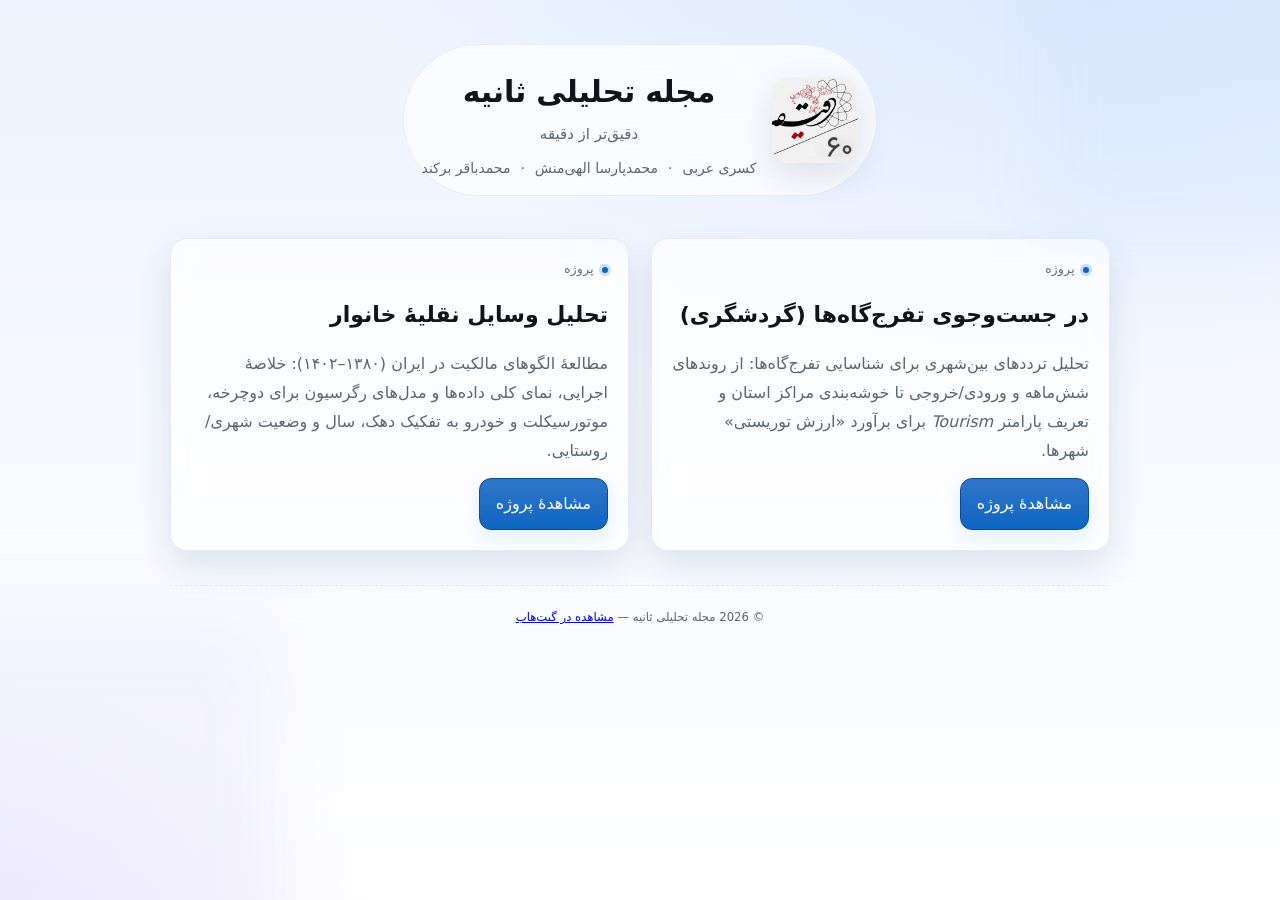
==== commit daee6842: "Update index.html" ====
--- a/index.html
+++ b/index.html
@@ -5,92 +5,152 @@
   <meta name="viewport" content="width=device-width, initial-scale=1">
   <title>مجله تحلیلی ثانیه — صفحهٔ اصلی</title>
   <meta name="description" content="صفحهٔ اصلی پروژه‌های مجله تحلیلی ثانیه: گردشگری و وسایل نقلیه.">
-  <!-- از لوگوی موجود یکی از پروژه‌ها استفاده می‌کنیم -->
   <link rel="icon" href="vehicle/logo.jpeg">
   <style>
     :root{
-      --bg:#fff; --text:#111; --muted:#666; --card:#f7f7f7; --border:#e7e7e7;
-      --radius:16px; --shadow:0 6px 20px rgba(0,0,0,.06); --max:980px;
+      --bg1:#0f1115; --bg2:#141a28; --glass:rgba(255,255,255,.06);
+      --text:#e9edf3; --muted:#b6bdc9; --line:rgba(255,255,255,.12);
+      --accent:#7ab6ff; --radius:18px; --shadow:0 18px 40px rgba(0,0,0,.45);
+      --max:980px;
     }
-    @media (prefers-color-scheme: dark){
-      :root{ --bg:#0f1115; --text:#e8eaed; --muted:#aeb1b7; --card:#151922; --border:#22283a; --shadow:0 10px 28px rgba(0,0,0,.45); }
+    @media (prefers-color-scheme: light){
+      :root{
+        --bg1:#eef3ff; --bg2:#ffffff; --glass:rgba(255,255,255,.7);
+        --text:#101418; --muted:#5a6472; --line:#e6ecf5;
+        --accent:#0a66c2; --shadow:0 14px 34px rgba(20,40,80,.12);
+      }
     }
     *{box-sizing:border-box}
-    body{ margin:0; background:var(--bg); color:var(--text); line-height:1.7;
-      font-family: system-ui, -apple-system, "Segoe UI", Roboto, "Vazirmatn", "IRANSans", Arial, sans-serif; }
-    .container{max-width:var(--max); margin:0 auto; padding:24px 20px;}
-    header{ text-align:center; padding:24px 0 12px; }
-    .brand{ display:inline-flex; align-items:center; gap:12px; }
-    .brand img{ width:52px; height:52px; border-radius:12px; object-fit:cover; box-shadow:var(--shadow); }
-    h1{ margin:10px 0 0; font-size:28px; }
-    .tagline{ margin:2px 0 10px; color:var(--muted); }
+    html,body{height:100%}
+    body{
+      margin:0; font-family: system-ui, -apple-system, "Segoe UI", Roboto, "Vazirmatn", Arial, sans-serif;
+      color:var(--text); background: radial-gradient(1200px 800px at 85% -10%, rgba(122,182,255,.18), transparent 60%),
+                          radial-gradient(1000px 700px at -10% 120%, rgba(140,120,255,.18), transparent 60%),
+                          linear-gradient(180deg, var(--bg1), var(--bg2));
+      line-height:1.8; overflow-x:hidden;
+    }
+    .container{max-width:var(--max); margin:0 auto; padding:28px 20px 60px;}
+    /* decorative blobs */
+    .blob{
+      position:fixed; filter: blur(40px); opacity:.35; pointer-events:none; z-index:0;
+      animation: float 16s ease-in-out infinite;
+    }
+    .b1{ width:360px; height:360px; right:-120px; top:-120px; background: #7ab6ff33; animation-delay:0s;}
+    .b2{ width:420px; height:420px; left:-140px; bottom:-140px; background: #8f7aff33; animation-delay:4s;}
+    @keyframes float{
+      0%,100%{ transform: translateY(0) translateX(0) scale(1);}
+      50%{ transform: translateY(18px) translateX(-8px) scale(1.04);}
+    }
+
+    header{ position:relative; z-index:1; text-align:center; padding:16px 0 6px; }
+    .brand{ display:inline-flex; align-items:center; gap:16px; padding:14px 18px;
+      background:var(--glass); border:1px solid var(--line); border-radius:999px; backdrop-filter: blur(10px); }
+    .brand img{
+      width:86px; height:86px; border-radius:16px; object-fit:cover;
+      box-shadow:var(--shadow); transform: translateZ(0);
+    }
+    h1{ margin:6px 0 0; font-size:30px; font-weight:800; letter-spacing:-.2px; }
+    .tagline{ margin:2px 0 8px; color:var(--muted); font-size:15px; }
     .authors{ display:flex; gap:10px; justify-content:center; flex-wrap:wrap; color:var(--muted); font-size:14px; }
-    nav.top{ margin-top:18px; }
-    nav.top a{ display:inline-block; margin:4px 6px; padding:8px 14px; border:1px solid var(--border); border-radius:999px; text-decoration:none; color:var(--text); }
-    main{ padding:22px 0 40px; }
-    .grid{ display:grid; grid-template-columns:repeat(auto-fit, minmax(280px,1fr)); gap:18px; }
-    .card{ background:var(--card); border:1px solid var(--border); border-radius:var(--radius); padding:18px; box-shadow:var(--shadow); display:flex; flex-direction:column; gap:10px; }
-    .card h2{ margin:4px 0; font-size:20px; }
+
+    main{ position:relative; z-index:1; padding-top:26px; }
+    .grid{ display:grid; grid-template-columns:repeat(auto-fit, minmax(300px,1fr)); gap:22px; margin-top:10px; }
+
+    .card{
+      position:relative; background:var(--glass); border:1px solid var(--line);
+      border-radius:var(--radius); padding:20px; box-shadow:var(--shadow);
+      display:flex; flex-direction:column; gap:12px; overflow:hidden;
+      transition: transform .2s ease, box-shadow .2s ease, border-color .2s ease;
+      backdrop-filter: blur(12px);
+    }
+    .card::after{
+      content:""; position:absolute; inset:0; background:
+        radial-gradient(400px 160px at 110% -20%, rgba(122,182,255,.15), transparent 60%);
+      pointer-events:none;
+    }
+    .card:hover{ transform: translateY(-3px); border-color: color-mix(in oklab, var(--line), var(--accent) 35%); }
+
+    .eyebrow{
+      display:inline-flex; align-items:center; gap:8px; font-size:12px; color:var(--muted);
+      text-transform:uppercase; letter-spacing:.4px;
+    }
+    .dot{ width:6px; height:6px; border-radius:50%; background:var(--accent); box-shadow:0 0 0 3px color-mix(in oklab, var(--accent), transparent 80%); }
+
+    .card h2{ margin:2px 0 4px; font-size:22px; }
     .card p{ margin:0; color:var(--muted); }
-    .actions{ margin-top:auto; display:flex; gap:10px; flex-wrap:wrap; }
-    .btn{ display:inline-block; padding:10px 14px; text-decoration:none; border-radius:10px; border:1px solid var(--border); color:var(--text); }
-    .btn.primary{ background:var(--text); color:var(--bg); border-color:var(--text); }
-    footer{ margin-top:30px; padding-top:18px; border-top:1px dashed var(--border); color:var(--muted); text-align:center; font-size:14px; }
+
+    .actions{ margin-top:auto; display:flex; gap:12px; flex-wrap:wrap; }
+    .btn{
+      display:inline-block; padding:11px 16px; text-decoration:none; border-radius:12px;
+      border:1px solid var(--line); color:var(--text); background:transparent;
+      transition: transform .15s ease, background .15s ease, border-color .15s ease;
+    }
+    .btn.primary{
+      background: linear-gradient(180deg, color-mix(in oklab, var(--accent), white 10%), var(--accent));
+      color:white; border-color: color-mix(in oklab, var(--accent), black 18%);
+      box-shadow: 0 8px 20px rgba(122,182,255,.22);
+    }
+    .btn:hover{ transform: translateY(-1px); }
+    .btn.primary:hover{ filter: brightness(1.05); }
+
+    footer{ margin-top:34px; padding-top:18px; border-top:1px dashed var(--line); color:var(--muted); text-align:center; font-size:14px; }
   </style>
 </head>
 <body>
-  <header class="container">
-    <div class="brand">
-      <img src="vehicle/logo.jpeg" alt="لوگوی مجله تحلیلی ثانیه">
-      <div>
-        <h1>مجله تحلیلی ثانیه</h1>
-        <div class="tagline">دقیق‌تر از دقیقه</div>
+  <!-- decorative blobs -->
+  <div class="blob b1"></div>
+  <div class="blob b2"></div>
+
+  <div class="container">
+    <header>
+      <div class="brand">
+        <img src="vehicle/logo.jpeg" alt="لوگوی مجله تحلیلی ثانیه">
+        <div>
+          <h1>مجله تحلیلی ثانیه</h1>
+          <div class="tagline">دقیق‌تر از دقیقه</div>
+          <div class="authors">
+            <span>کسری عربی</span> ·
+            <span>محمدپارسا الهی‌منش</span> ·
+            <span>محمدباقر برکند</span>
+          </div>
+        </div>
       </div>
-    </div>
-    <div class="authors">
-      <span>کسری عربی</span> ·
-      <span>محمدپارسا الهی‌منش</span> ·
-      <span>محمدباقر برکند</span>
-    </div>
+    </header>
 
-    <!-- ناوبری کوچک شبیه ساختار پروژهٔ vehicle -->
-    <nav class="top" aria-label="پروژه‌ها">
-      <a href="#tourism">گردشگری</a>
-      <a href="#vehicle">وسایل نقلیه</a>
-    </nav>
-  </header>
+    <main>
+      <div class="grid">
+        <!-- Tourism -->
+        <article class="card">
+          <span class="eyebrow"><span class="dot"></span> پروژه</span>
+          <h2>در جست‌وجوی تفرج‌گاه‌ها (گردشگری)</h2>
+          <p>
+            تحلیل ترددهای بین‌شهری برای شناسایی تفرج‌گاه‌ها: از روندهای شش‌ماهه و ورودی/خروجی تا خوشه‌بندی مراکز استان
+            و تعریف پارامتر <em>Tourism</em> برای برآورد «ارزش توریستی» شهرها.
+          </p>
+          <div class="actions">
+            <a class="btn primary" href="tourism/">مشاهدهٔ پروژه</a>
+          </div>
+        </article>
 
-  <main class="container">
-    <section id="tourism" class="card">
-      <span class="tag">پروژه</span>
-      <h2>در جست‌وجوی تفرج‌گاه‌ها (گردشگری)</h2>
-      <p>
-        تحلیلی گام‌به‌گام بر ترددهای بین‌شهری برای شناسایی تفرج‌گاه‌ها: از نمودارهای ورودی/خروجی و روندهای شش‌ماهه تا
-        خوشه‌بندی مراکز استان و معرفی پارامتر <em>Tourism</em> برای برآورد «ارزش توریستی» شهرها.
-      </p>
-      <div class="actions">
-        <a class="btn primary" href="tourism/">مشاهدهٔ پروژه</a>
-        <a class="btn" href="https://kaasraarabi.github.io/s-mag/tourism/">نسخهٔ آنلاین</a>
+        <!-- Vehicle -->
+        <article class="card">
+          <span class="eyebrow"><span class="dot"></span> پروژه</span>
+          <h2>تحلیل وسایل نقلیهٔ خانوار</h2>
+          <p>
+            مطالعهٔ الگوهای مالکیت در ایران (۱۳۸۰–۱۴۰۲): خلاصهٔ اجرایی، نمای کلی داده‌ها و مدل‌های رگرسیون برای
+            دوچرخه، موتورسیکلت و خودرو به تفکیک دهک، سال و وضعیت شهری/روستایی.
+          </p>
+          <div class="actions">
+            <a class="btn primary" href="vehicle/">مشاهدهٔ پروژه</a>
+          </div>
+        </article>
       </div>
-    </section>
 
-    <section id="vehicle" class="card">
-      <span class="tag">پروژه</span>
-      <h2>تحلیل وسایل نقلیهٔ خانوار</h2>
-      <p>
-        مطالعه‌ای جامع دربارهٔ الگوهای مالکیت در ایران (۱۳۸۰ تا ۱۴۰۲): خلاصهٔ اجرایی، نمای کلی داده‌ها و مدل‌های
-        رگرسیون دقیق برای دوچرخه، موتور و خودرو (R² ≈ 0.92–0.998) به تفکیک دهک، سال و وضعیت شهری/روستایی.
-      </p>
-      <div class="actions">
-        <a class="btn primary" href="vehicle/">مشاهدهٔ پروژه</a>
-        <a class="btn" href="https://kaasraarabi.github.io/s-mag/vehicle/">نسخهٔ آنلاین</a>
-      </div>
-    </section>
-
-    <footer>
-      <small>© <span id="y"></span> مجله تحلیلی ثانیه — <a href="https://github.com/kaasraarabi/s-mag">مشاهده در گیت‌هاب</a></small>
-    </footer>
-  </main>
+      <footer>
+        <small>© <span id="y"></span> مجله تحلیلی ثانیه — <a href="https://github.com/kaasraarabi/s-mag">مشاهده در گیت‌هاب</a></small>
+      </footer>
+    </main>
+  </div>
 
   <script>document.getElementById('y').textContent = new Date().getFullYear();</script>
 </body>
